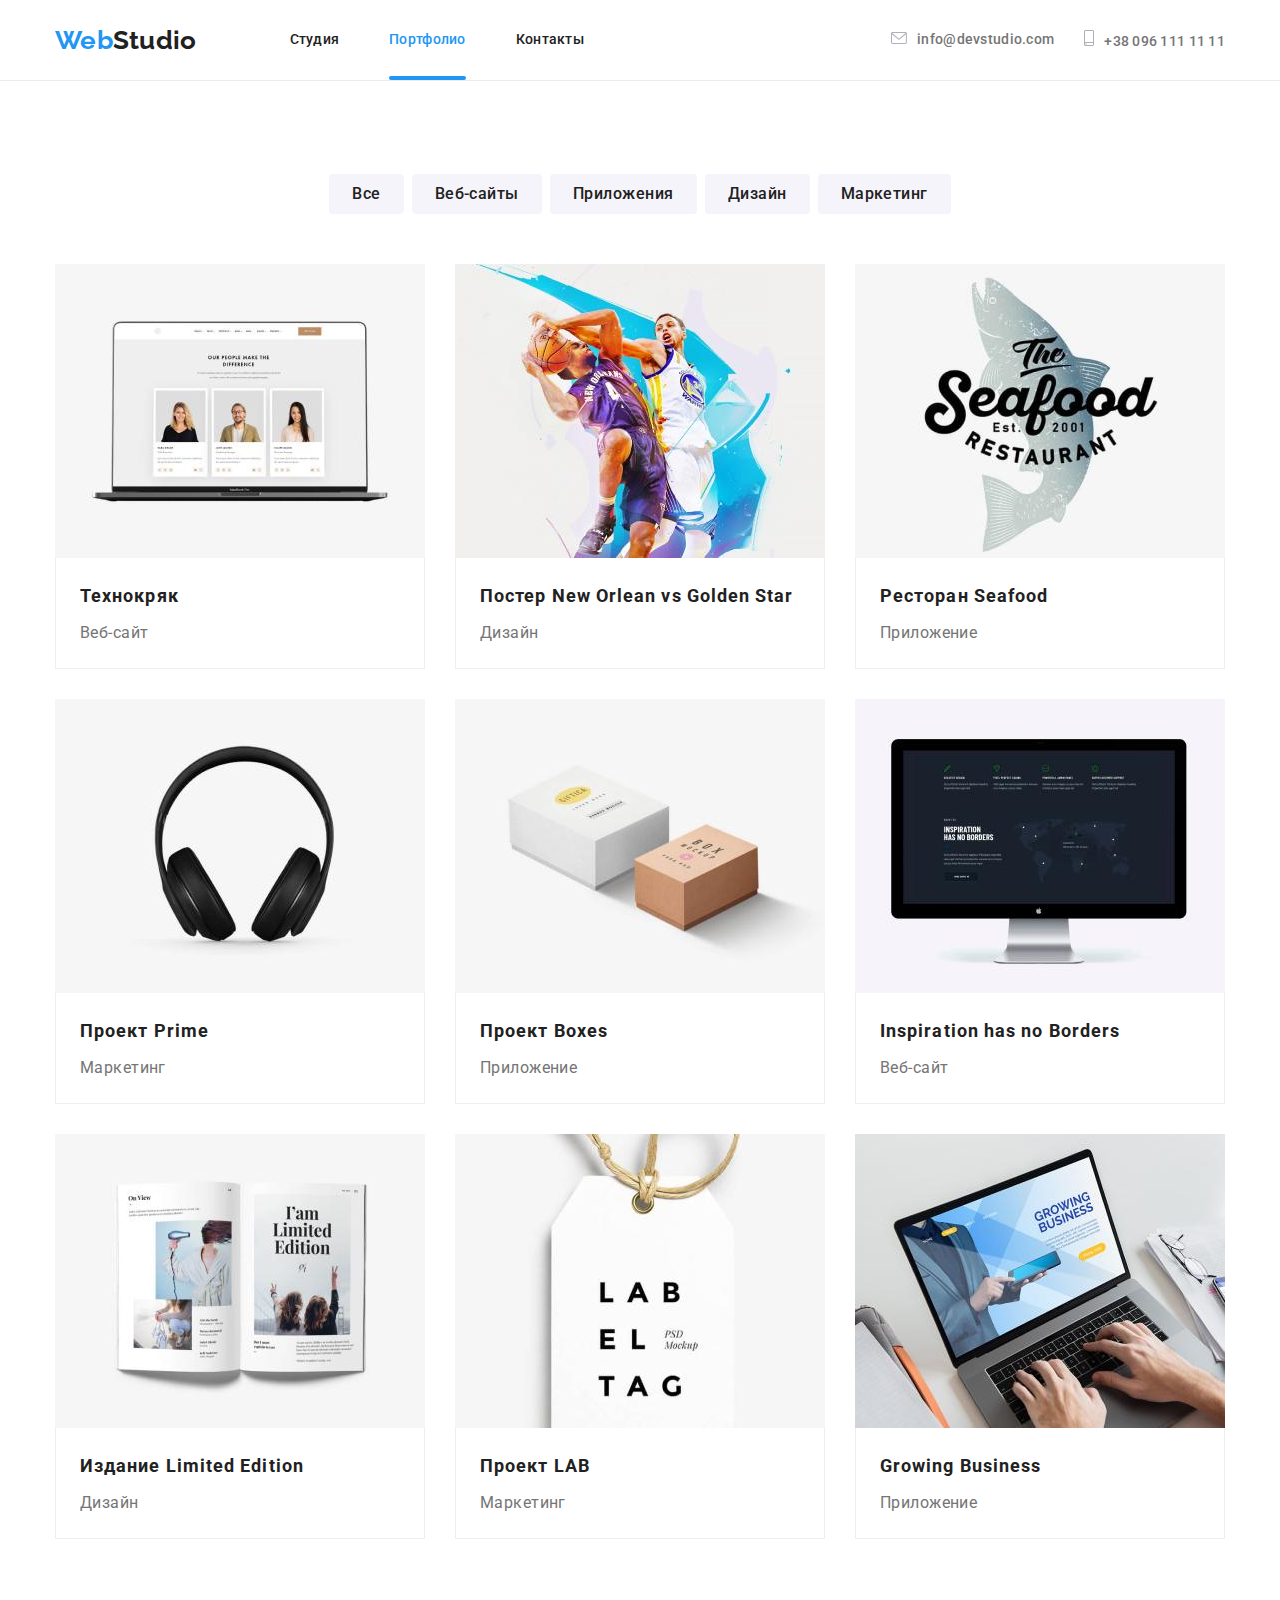
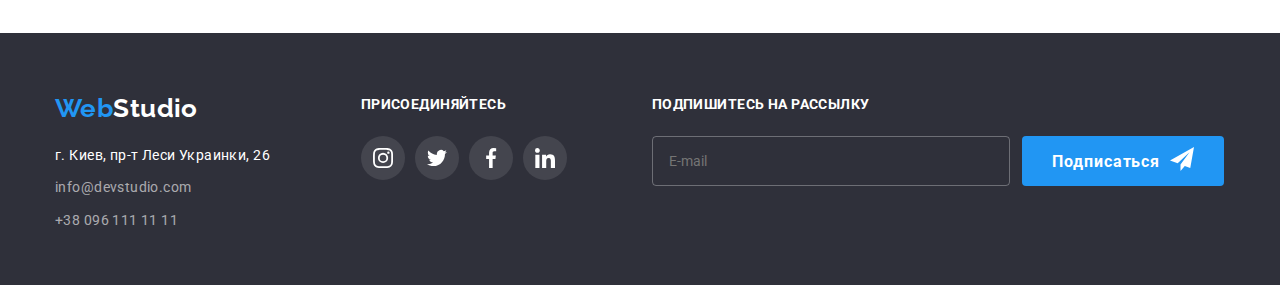
==== portfolio.html @ e712ce86 "Burger button" ====
<!DOCTYPE html>
<html lang="ru">
  <head>
    <meta charset="UTF-8" />
    <meta http-equiv="X-UA-Compatible" content="IE=edge" />
    <meta name="viewport" content="width=device-width, initial-scale=1.0" />
    <title>WebStudio (Version 2.1)</title>
    <link
      rel="stylesheet"
      href="https://cdnjs.cloudflare.com/ajax/libs/modern-normalize/1.0.0/modern-normalize.min.css"
    />
    <!-- Нормализатор стилей -->
    <link rel="stylesheet" type="text/css" href="./css/main.min.css" />
    <link rel="preconnect" href="https://fonts.googleapis.com" />
    <link rel="preconnect" href="https://fonts.gstatic.com" crossorigin />
    <link
      href="https://fonts.googleapis.com/css2?family=Raleway:wght@700&family=Roboto:wght@400;500;700;900&display=swap"
      rel="stylesheet"
    />
  </head>

  <body>
    <!-- P__HEADER -->

    <header class="header">
      <div class="container container--flex">
        <a class="logo" href="#">Web<span class="logo__header">Studio</span></a>

        <nav class="nav">
          <ul class="nav__item">
            <li><a class="nav__link" href="./index.html">Студия</a></li>
            <li><a class="nav__link nav__link--active" href="./portfolio.html">Портфолио</a></li>
            <li><a class="nav__link" href="#">Контакты</a></li>
          </ul>
        </nav>

        <ul class="contacts">
          <li>
            <a class="contacts__item" href="mailto:info@devstudio.com">
              <svg class="contact__svg contact__svg--envelope-icon">
                <use
                  href="./images/svg_directory/svg_sprite.svg#icon-envelope_vector"
                ></use></svg
              >info@devstudio.com</a
            >
          </li>
          <li>
            <a class="contacts__item" href="tel:+380961111111"
              ><svg class="contact__svg contact__svg--smartphone-icon">
                <use
                  href="./images/svg_directory/svg_sprite.svg#icon-smartphone_vector"
                ></use></svg
              >+38 096 111 11 11</a
            >
          </li>
        </ul>
      </div>
    </header>

    <main>
      <!-- PORTFOLIO -->

      <section class="section">
        <div class="container">
          <!-- filter -->

          <h1 class="visually-hidden">Портфолио</h1>
          <ul class="filter">
            <li>
              <button class="filter__button" type="button">Все</button>
            </li>
            <li>
              <button class="filter__button" type="button">Веб-сайты</button>
            </li>
            <li>
              <button class="filter__button" type="button">Приложения</button>
            </li>
            <li>
              <button class="filter__button" type="button">Дизайн</button>
            </li>
            <li>
              <button class="filter__button" type="button">Маркетинг</button>
            </li>
          </ul>
          <!-- /filter -->

          <ul class="portfolio__items">
            <!-- p__project1-->
            <li class="portfolio__project">
              <div class="portfolio__thumb">
                <img
                  class="portfolio__image"
                  src="./images/portfolio_directory/portfolio_image1.jpg"
                  alt="ноутбук"
                  width="370"
                  height="294"
                />

                <div class="portfolio__window">
                  <p>
                    Технокряк это современная площадка распространения
                    коронавируса. Компании используют эту платформу для
                    цифрового шпионажа и атак на защищённые сервера конкурентов.
                  </p>
                </div>
              </div>

              <div class="portfolio__item">
                <h2 class="portfolio__title">Технокряк</h2>
                <p class="portfolio__specialization">Веб-сайт</p>
              </div>
            </li>

            <!-- p__project2-->
            <li class="portfolio__project">
              <div class="portfolio__thumb">
                <img
                  class="portfolio__image"
                  src="./images/portfolio_directory/portfolio_image2.jpg"
                  alt="баскетбольный постер"
                  width="370"
                  height="294"
                />

                <div class="portfolio__window">
                  <p>
                    Технокряк это современная площадка распространения
                    коронавируса. Компании используют эту платформу для
                    цифрового шпионажа и атак на защищённые сервера конкурентов.
                  </p>
                </div>
              </div>

              <div class="portfolio__item">
                <h2 class="portfolio__title">
                  Постер New Orlean vs Golden Star
                </h2>
                <p class="portfolio__specialization">Дизайн</p>
              </div>
            </li>

            <!-- p__project3-->
            <li class="portfolio__project">
              <div class="portfolio__thumb">
                <img
                  class="portfolio__image"
                  src="./images/portfolio_directory/portfolio_image3.jpg"
                  alt="логотип ресторана"
                  width="370"
                  height="294"
                />

                <div class="portfolio__window">
                  <p>
                    Технокряк это современная площадка распространения
                    коронавируса. Компании используют эту платформу для
                    цифрового шпионажа и атак на защищённые сервера конкурентов.
                  </p>
                </div>
              </div>

              <div class="portfolio__item">
                <h2 class="portfolio__title">Ресторан Seafood</h2>
                <p class="portfolio__specialization">Приложение</p>
              </div>
            </li>

            <!-- p__project4-->
            <li class="portfolio__project">
              <div class="portfolio__thumb">
                <img
                  class="portfolio__image"
                  src="./images/portfolio_directory/portfolio_image4.jpg"
                  alt="наушники"
                  width="370"
                  height="294"
                />

                <div class="portfolio__window">
                  <p>
                    Технокряк это современная площадка распространения
                    коронавируса. Компании используют эту платформу для
                    цифрового шпионажа и атак на защищённые сервера конкурентов.
                  </p>
                </div>
              </div>

              <div class="portfolio__item">
                <h2 class="portfolio__title">Проект Prime</h2>
                <p class="portfolio__specialization">Маркетинг</p>
              </div>
            </li>

            <!-- p__project5-->
            <li class="portfolio__project">
              <div class="portfolio__thumb">
                <img
                  class="portfolio__image"
                  src="./images/portfolio_directory/portfolio_image5.jpg"
                  alt="коробоки товара"
                  width="370"
                  height="294"
                />

                <div class="portfolio__window">
                  <p>
                    Технокряк это современная площадка распространения
                    коронавируса. Компании используют эту платформу для
                    цифрового шпионажа и атак на защищённые сервера конкурентов.
                  </p>
                </div>
              </div>

              <div class="portfolio__item">
                <h2 class="portfolio__title">Проект Boxes</h2>
                <p class="portfolio__specialization">Приложение</p>
              </div>
            </li>

            <!-- p__project6-->
            <li class="portfolio__project">
              <div class="portfolio__thumb">
                <img
                  class="portfolio__image"
                  src="./images/portfolio_directory/portfolio_image6.jpg"
                  alt="монитор"
                  width="370"
                  height="294"
                />

                <div class="portfolio__window">
                  <p>
                    Технокряк это современная площадка распространения
                    коронавируса. Компании используют эту платформу для
                    цифрового шпионажа и атак на защищённые сервера конкурентов.
                  </p>
                </div>
              </div>

              <div class="portfolio__item">
                <h2 class="portfolio__title">Inspiration has no Borders</h2>
                <p class="portfolio__specialization">Веб-сайт</p>
              </div>
            </li>

            <!-- p__project7-->
            <li class="portfolio__project">
              <div class="portfolio__thumb">
                <img
                  class="portfolio__image"
                  src="./images/portfolio_directory/portfolio_image7.jpg"
                  alt="открытая книга"
                  width="370"
                  height="294"
                />

                <div class="portfolio__window">
                  <p>
                    Технокряк это современная площадка распространения
                    коронавируса. Компании используют эту платформу для
                    цифрового шпионажа и атак на защищённые сервера конкурентов.
                  </p>
                </div>
              </div>

              <div class="portfolio__item">
                <h2 class="portfolio__title">Издание Limited Edition</h2>
                <p class="portfolio__specialization">Дизайн</p>
              </div>
            </li>

            <!-- p__project8-->
            <li class="portfolio__project">
              <div class="portfolio__thumb">
                <img
                  class="portfolio__image"
                  src="./images/portfolio_directory/portfolio_image8.jpg"
                  alt="бирка"
                  width="370"
                  height="294"
                />

                <div class="portfolio__window">
                  <p>
                    Технокряк это современная площадка распространения
                    коронавируса. Компании используют эту платформу для
                    цифрового шпионажа и атак на защищённые сервера конкурентов.
                  </p>
                </div>
              </div>

              <div class="portfolio__item">
                <h2 class="portfolio__title">Проект LAB</h2>
                <p class="portfolio__specialization">Маркетинг</p>
              </div>
            </li>

            <!-- p__project9-->
            <li class="portfolio__project">
              <div class="portfolio__thumb">
                <img
                  class="portfolio__image"
                  src="./images/portfolio_directory/portfolio_image9.jpg"
                  alt="человек печатает на ноутбуке"
                  width="370"
                  height="294"
                />

                <div class="portfolio__window">
                  <p>
                    Технокряк это современная площадка распространения
                    коронавируса. Компании используют эту платформу для
                    цифрового шпионажа и атак на защищённые сервера конкурентов.
                  </p>
                </div>
              </div>

              <div class="portfolio__item">
                <h2 class="portfolio__title">Growing Business</h2>
                <p class="portfolio__specialization">Приложение</p>
              </div>
            </li>
          </ul>
        </div>
      </section>
    </main>

    <!-- P__FOOTER -->

    <footer class="footer">
      <div class="container container--centering">
        <!-- Feedback -->
        <div class="footer__feedback">
          <a class="logo" href="#"
            >Web<span class="logo__footer">Studio</span></a
          >

          <address class="address">г. Киев, пр-т Леси Украинки, 26</address>

          <ul class="footer__contacts">
            <li>
              <a class="footer__contact" href="mailto:info@devstudio.com"
                >info@devstudio.com</a
              >
            </li>
            <li>
              <a class="footer__contact" href="tel:+380961111111"
                >+38 096 111 11 11</a
              >
            </li>
          </ul>
        </div>
        <!-- /Feedback -->

        <!-- Footer__Network -->
        <div class="footer-network">
          <h3 class="features__title features__title--positioning">присоединяйтесь</h3>
          <ul class="network network--positioning">
            <li class="network__into">
              <a class="network__link" href="#">
                <svg class="network__svg network__svg--positioning">
                  <use
                    href="./images/svg_directory/svg_sprite.svg#icon-instagram"
                  ></use>
                </svg>
              </a>
            </li>
            <li class="network__into">
              <a class="network__link" href="#">
                <svg class="network__svg network__svg--positioning">
                  <use
                    href="./images/svg_directory/svg_sprite.svg#icon-twitter"
                  ></use>
                </svg>
              </a>
            </li>
            <li class="network__into">
              <a class="network__link" href="#">
                <svg class="network__svg network__svg--positioning">
                  <use
                    href="./images/svg_directory/svg_sprite.svg#icon-facebook"
                  ></use>
                </svg>
              </a>
            </li>
            <li class="network__into">
              <a class="network__link" href="#">
                <svg class="network__svg network__svg--positioning">
                  <use
                    href="./images/svg_directory/svg_sprite.svg#icon-linkedin"
                  ></use>
                </svg>
              </a>
            </li>
          </ul>
        </div>

        <div class="form__footer">
          <h3 class="features__title features__title--positioning ">Подпишитесь на рассылку</h3>
          <form class="form__footer-item"
            <label>
              <input
                class="form-mail__footer"
                name="email__footer"
                type="email"
                placeholder="E-mail"
              />
            </label>
            <button class="main__button main__button--flex" type="submit">
              Подписаться<svg class="form-footer__svg">
                <use
                  href="./images/svg_directory/svg_sprite.svg#icon-telegram_vector"
                ></use>
              </svg>
            </button>
          </form>
        </div>
      </div>
      <!-- /container-->
    </footer>
    
  </body>
</html>
---- css/main.min.css ----
:root{--title-color: #212121;--active-linc-color: #2196f3;--text-color: #757575;--header-white: #ffffff;--background-team: #f5f4fa;--background-footer-color: #2f303a;--contact-footer-color: rgba(255, 255, 255, 0.6);--portfolio-border-color: #eeeeee;--header-border-color: #ececec;--pictures-annotation-color: rgba(47, 48, 58, 0.8);--social-network-rest: #afb1b8;--social-network-footer: rgba(255, 255, 255, 0.1);--modal-alpha: rgba(0, 0, 0, 0.2);--modal-button-color: #000;--invisible: rgba(0, 0, 0, 0);--footer-form-email: rgba(255, 255, 255, 0.3);--modal-form-border: rgba(33, 33, 33, 0.2)}.visually-hidden{position:absolute;width:1px;height:1px;margin:-1px;border:0;padding:0;white-space:nowrap;clip-path:inset(100%);clip:rect(0 0 0 0);overflow:hidden}html{box-sizing:border-box}*,*::after,*::before{box-sizing:inherit}body{padding-top:80px;font-family:"Roboto", "Raleway", sans-serif;font-style:normal;color:var(--title-color, black);font-size:14px;font-weight:normal;line-height:1.14;letter-spacing:0.03em}@media screen and (max-width: 480px){body{padding-top:0}}ul{padding:0;margin:0}h1,h2,h3,h4,h5,h6,p{margin:0;padding:0}img{display:block}.address{font-style:normal;margin-bottom:9px}.container{padding:0px 15px;margin:0 auto;width:100%}@media screen and (min-width: 480px){.container{width:480px}}@media screen and (min-width: 768px){.container{width:768px}}@media screen and (min-width: 1200px){.container{width:1200px}}.container--flex{display:flex;align-items:center}.container--centering{display:flex}@media screen and (max-width: 480px){.container--centering{display:block}}.logo{text-decoration:none;font-family:"Raleway", sans-serif;font-size:26px;font-weight:bold;line-height:1.19;color:var(--active-linc-color, lightblue);margin-right:93px}@media screen and (max-width: 480px){.logo{margin-right:0}}.logo__header{color:var(--title-color, black)}.logo__footer{color:var(--header-white, white)}.backdrop{position:fixed;z-index:20;top:0;width:100%;height:100%;background-color:var(--modal-alpha)}.backdrop.is-hidden{opacity:0;pointer-events:none;visibility:hidden}.modal{position:absolute;top:50%;left:50%;transform:translate(-50%, -50%);width:528px;height:581px;text-align:center;background-color:var(--header-white, white)}.modal__button{display:flex;justify-content:center;align-items:center;width:30px;height:30px;padding:0;margin-left:auto;margin-top:8px;margin-right:8px;background-color:var(--header-white, white);border:1px solid rgba(0,0,0,0.1);border-radius:50%;cursor:pointer;transition-duration:250ms;transition-timing-function:cubic-bezier(0.4, 0, 0.2, 1)}.modal__svg{width:11px;height:11px;fill:var(--modal-button-color);transition-duration:250ms;transition-timing-function:cubic-bezier(0.4, 0, 0.2, 1)}.modal__button:hover .modal__svg,.modal__button:focus .modal__svg{fill:var(--active-linc-color)}.modal__title{margin-bottom:12px;font-size:20px;font-weight:bold;line-height:1.15}.section{padding:94px 0}.section--background{letter-spacing:0.06em;text-align:center;color:var(--header-white);background-image:linear-gradient(to right, rgba(47,48,58,0.4), rgba(47,48,58,0.4)),url("../images/hero_directory/hero.jpg");background-repeat:no-repeat;background-size:cover;background-position:center;background-color:var(--background-footer-color, gray);height:600px;padding:200px 0}@media screen and (max-width: 480px){.section--background{width:max-content}}.section--features{padding-bottom:0}@media screen and (max-width: 480px){.section--pictures{display:none}}.section--band{background-color:var(--background-team)}.title{font-size:36px;line-height:1.16;text-align:center;margin-bottom:50px}.header{position:fixed;z-index:10;top:0;width:100%;background-color:var(--header-white, white);border-bottom:1px solid var(--header-border-color);font-weight:500;letter-spacing:0.02em}@media screen and (max-width: 480px){.header{height:60px}}.nav__item{list-style:none;padding:0;margin:0;display:flex}.nav__item li:not(:last-child){margin-right:50px}@media screen and (max-width: 480px){.nav__item{display:none}}.nav__link{text-decoration:none;color:inherit;display:block;padding-top:32px}.contacts{display:flex;align-items:center;list-style:none;padding:0;margin-left:auto}.contacts li:not(:last-child){margin-right:30px}@media screen and (max-width: 480px){.contacts{display:none}}.contacts__item{text-decoration:none;color:var(--text-color, gray);padding-top:32px;padding-bottom:32px;transition-duration:250ms;transition-timing-function:cubic-bezier(0.4, 0, 0.2, 1)}.contact__svg{margin-right:10px;fill:var(--social-network-rest, gray);transition-duration:250ms;transition-timing-function:cubic-bezier(0.4, 0, 0.2, 1)}.contacts__item:hover .contact__svg,.contacts__item:focus .contact__svg{fill:var(--active-linc-color, lightblue)}.contact__svg--envelope-icon{width:16px;height:12px}.contact__svg--smartphone-icon{width:10px;height:16px}.nav__link,.contacts__item{transition-duration:250ms;transition-timing-function:cubic-bezier(0.4, 0, 0.2, 1)}.nav__link:hover,.nav__link:focus,.contacts__item:hover,.contacts__item:focus{color:var(--active-linc-color, lightblue)}.nav__link::after{display:block;content:"";margin-top:28px;width:inherit;height:4px;background-color:var(--active-linc-color);border-radius:2px;transition-duration:250ms;transition-timing-function:cubic-bezier(0.4, 0, 0.2, 1);opacity:0}.nav__link::after:hover::after{opacity:1}.nav__link--active{color:var(--active-linc-color, lightblue)}.nav__link--active::after{opacity:1}.burger-menu{display:inline-flex;margin:0;padding:0;border:none;background-color:transparent}.burger-menu__burger{width:24px;height:16px}.burger-menu__cross{width:19px;height:19px}.main__title{font-size:44px;font-weight:900;line-height:1.36;letter-spacing:0.06em;text-transform:uppercase;max-width:696px;margin:0 auto;margin-bottom:30px}@media screen and (max-width: 480px){.main__title{font-size:26px;letter-spacing:1.6}}.main__button{color:var(--header-white, white);background-color:var(--active-linc-color, lightblue);font-family:inherit;font-size:16px;font-weight:bold;line-height:1.87;letter-spacing:0.06em;cursor:pointer;min-width:200px;height:50px;border-radius:4px;padding:10px 32px;text-align:center;border:1px solid transparent;transition-duration:250ms;transition-timing-function:cubic-bezier(0.4, 0, 0.2, 1)}.main__button:hover,.main__button:focus{background-color:#188ce8}.features{list-style:none;text-align:left;display:flex;justify-content:center;padding:0}@media screen and (max-width: 480px){.features{display:block}}.features__item{width:270px}.features__item:not(:last-child){margin-right:30px}.features__item::before{display:block;content:"";height:120px;margin-bottom:30px;background-repeat:no-repeat;background-size:contain;background-position:center;background-color:var(--background-team, gray)}@media screen and (max-width: 480px){.features__item{width:450px;margin:0 15px 30px 15px}}.features__item.antenna__icon::before{background-image:url("../images/svg_directory/svg__features/antenna_vector.svg");background-size:70px}.features__item.clock__icon::before{background-image:url("../images/svg_directory/svg__features/clock_vector.svg");background-size:70px}.features__item.diagram__icon::before{background-image:url("../images/svg_directory/svg__features/diagram_vector.svg");background-size:70px}.features__item.astronaut__icon::before{background-image:url("../images/svg_directory/svg__features/astronaut_vector.svg");background-size:70px}.features__title{font-size:14px;text-transform:uppercase;margin-bottom:10px}@media screen and (max-width: 480px){.features__title{text-align:center}}.features__title--color-white{margin:0;color:var(--header-white, white)}.features__text{color:var(--text-color, gray);line-height:1.7;margin:0}.pictures{display:flex;justify-content:center;padding:0;list-style:none}.pictures__item{position:relative}.pictures__item:not(:last-child){margin-right:30px}.pictures__annotation{position:absolute;bottom:0;padding-top:27px;padding-bottom:27px;width:100%;text-align:center;background-color:var(--pictures-annotation-color)}.team{list-style:none;display:flex}@media screen and (max-width: 480px){.team{display:block}}.team__item{text-align:center;line-height:1.19;width:270px;background-color:var(--header-white, white);border-radius:0px 0px 4px 4px;box-shadow:0px 1px 3px rgba(0,0,0,0.12),0px 1px 1px rgba(0,0,0,0.14),0px 2px 1px rgba(0,0,0,0.2)}.team__item:not(:last-child){margin-right:30px}@media screen and (max-width: 480px){.team__item{width:450px;height:460px;margin:0 15px 30px 15px}}.team__photo,.portfolio__image{display:block}.team__info{padding-top:30px}.team__name{font-size:16px;font-weight:500;margin-bottom:10px}.team__prof{color:var(--text-color, gray)}.network{list-style:none;display:flex;padding:16px 32px 30px 32px}.network__into:not(:last-child){margin-right:10px}.network__link{display:flex;cursor:pointer;width:44px;height:44px;justify-content:center;align-items:center;border-radius:50%;transition-duration:250ms;transition-timing-function:cubic-bezier(0.4, 0, 0.2, 1)}.network__link:hover,.network__link:focus{background:var(--active-linc-color, teal)}.network__svg{width:20px;height:20px;fill:var(--social-network-rest, gray);transition-duration:250ms;transition-timing-function:cubic-bezier(0.4, 0, 0.2, 1)}.network__link:hover .network__svg,.network__link:focus .network__svg{fill:var(--header-white, white)}.client{list-style:none;display:flex}.client__item:not(:last-child){margin-right:30px}.client__brand{display:flex;justify-content:center;align-items:center;border:1px solid var(--social-network-rest, gray);border-radius:4px;width:170px;height:92px;transition-duration:250ms;transition-timing-function:cubic-bezier(0.4, 0, 0.2, 1)}.client__brand:hover,.client__brand:focus{border:1px solid var(--active-linc-color, teal)}.client__svg{width:106px;height:60px;fill:var(--social-network-rest, gray);transition-duration:250ms;transition-timing-function:cubic-bezier(0.4, 0, 0.2, 1)}.client__brand:hover .client__svg,.client__brand:focus .client__svg{fill:var(--active-linc-color, teal)}.filter{list-style:none;justify-content:center;display:flex;margin-bottom:50px}.filter li:not(:last-child){margin-right:8px}.filter__button{font-family:inherit;font-size:16px;font-weight:500;line-height:1.62;letter-spacing:0.03em;cursor:pointer;color:inherit;background-color:var(--background-team);border-radius:4px;padding:6px 22px;text-align:center;border:1px solid transparent;transition-duration:250ms;transition-timing-function:cubic-bezier(0.4, 0, 0.2, 1)}.filter__button:hover,.filter__button:focus{color:var(--header-white, white);background-color:var(--active-linc-color, lightblue);box-shadow:0px 3px 1px rgba(0,0,0,0.1),0px 1px 2px rgba(0,0,0,0.08),0px 2px 2px rgba(0,0,0,0.12)}.portfolio__items{list-style:none;display:flex;flex-wrap:wrap}@media screen and (max-width: 480px){.portfolio__items{display:block}}.portfolio__project{width:370px;transition-duration:250ms;transition-timing-function:cubic-bezier(0.4, 0, 0.2, 1)}.portfolio__project:hover{cursor:pointer;box-shadow:0px 1px 1px rgba(0,0,0,0.12),0px 4px 4px rgba(0,0,0,0.06),1px 4px 6px rgba(0,0,0,0.16)}.portfolio__project:not(:nth-child(3n+3)){margin-right:30px}.portfolio__project:not(:nth-child(1n+7)){margin-bottom:30px}@media screen and (max-width: 480px){.portfolio__project{width:450px;height:460px;margin:0 15px 30px 15px}}.portfolio__thumb{position:relative;overflow:hidden;width:370px;height:294px}.portfolio__window{position:absolute;bottom:0;width:100%;height:100%;font-size:18px;font-weight:normal;line-height:1.5;color:#ffffff;text-align:left;background-color:rgba(33,150,243,0.9);transform:translateY(100%);transition:transform 250ms cubic-bezier(0.4, 0, 0.2, 1)}.portfolio__window p{padding:63px 24px}.portfolio__project:hover .portfolio__window{transform:translateY(0)}.portfolio__item{padding:20px 24px;border-left:1px solid var(--portfolio-border-color, gray);border-right:1px solid var(--portfolio-border-color, gray);border-bottom:1px solid var(--portfolio-border-color, gray)}.portfolio__title{font-size:18px;line-height:2;letter-spacing:0.06em;margin-bottom:4px}.portfolio__specialization{font-size:16px;line-height:1.87;color:var(--text-color, gray)}.form-modal__item{padding-left:40px;padding-right:40px;margin-bottom:30px;text-align:left}.form-modal__list{margin-bottom:10px;list-style:none}.form-modal__list.list__textarea{margin-bottom:20px}.form-modal__list.list__checkbox .form-modal__label{font-size:14px;line-height:1.7;letter-spacing:0.03em}.form-modal__into{position:relative}.form-modal__label{display:block;margin-bottom:4px;font-size:12px;letter-spacing:0.01em;color:var(--text-color)}.form-modal__input{width:100%;height:40px;padding:12px 12px 12px 42px;border:1px solid var(--modal-form-border);border-radius:4px;outline:none;transition-duration:250ms;transition-timing-function:cubic-bezier(0.4, 0, 0.2, 1)}.form-modal__input:hover,.form-modal__input:focus{border:1px solid var(--active-linc-color)}.form-modal__input.comment{display:block;height:120px;padding:12px 16px;resize:none}.form-modal__svg{position:absolute;transition-duration:250ms;transition-timing-function:cubic-bezier(0.4, 0, 0.2, 1);top:50%;transform:translateY(-50%)}.form-modal__svg.man__svg{width:12px;height:12px;left:15px;fill:var(--modal-button-color, black)}.form-modal__svg.telephone__svg{width:13px;height:13px;left:14px}.form-modal__svg.envelope__svg{width:15px;height:12px;left:13.5px}.form-modal__input:hover+.form-modal__svg,.form-modal__input:focus+.form-modal__svg{fill:var(--active-linc-color)}.form-modal__link{text-decoration:underline;color:var(--active-linc-color)}.form-modal__label.label__checkbox{display:flex;justify-content:center;align-items:center}.form-modal__label.label__checkbox::before{content:"";display:block;width:16px;height:15px;margin-right:8px;border:1px solid var(--modal-button-color, black);border-radius:2px;cursor:pointer}.form-modal__checkbox:checked+.form-modal__label.label__checkbox::before{background-image:url(../images/svg_directory/box-check_svg.svg);background-position:center;background-repeat:no-repeat;background-size:contain;border:none}.footer{color:var(--header-white, white);background-color:var(--background-footer-color, black);height:252px;line-height:1.7;padding:60px 0}@media screen and (max-width: 480px){.footer{height:603px;width:480px;text-align:center;display:inline-block}}@media screen and (min-width: 481px) and (max-width: 768px){.footer{height:463px}}.footer__contacts{list-style:none;padding:0}.footer__contacts li:not(:last-child){margin-bottom:9px}.footer__contact{display:block;text-decoration:none;color:var(--contact-footer-color, white)}.footer .logo{display:block;margin-bottom:20px}.footer__contact{transition-duration:250ms;transition-timing-function:cubic-bezier(0.4, 0, 0.2, 1)}.footer__contact:hover,.footer__contact:focus{color:var(--active-linc-color, lightblue)}.footer__feedback{margin-right:70px}@media screen and (max-width: 480px){.footer__feedback{margin-right:0}}.footer-network{margin-right:85px}@media screen and (max-width: 480px){.footer-network{margin-right:0}}.features__title--positioning{margin-bottom:20px}.network--positioning{padding:0}@media screen and (max-width: 480px){.network--positioning{justify-content:center}}.network__link{background:var(--social-network-footer, gray);border-radius:50%}.network--positioning .network__link:hover,.network--positioning .network__link:focus{background:var(--active-linc-color, teal)}.network__svg--positioning{fill:var(--header-white)}.form__footer-item{display:flex}@media screen and (max-width: 480px){.form__footer-item{display:block}}.form-mail__footer{width:358px;height:50px;margin-right:12px;padding:15px 16px;color:var(--contact-footer-color);background-color:var(--invisible);border:1px solid var(--footer-form-email);border-radius:4px;outline:none}@media screen and (max-width: 480px){.form-mail__footer{width:450px;margin-bottom:20px}}.main__button--flex{display:flex;padding:10px 29px}@media screen and (max-width: 480px){.main__button--flex{display:inline-flex}}.form-footer__svg{width:24px;height:24px;margin-left:10px;justify-content:center;align-items:center;fill:var(--header-white, white)}
/*# sourceMappingURL=main.min.css.map */
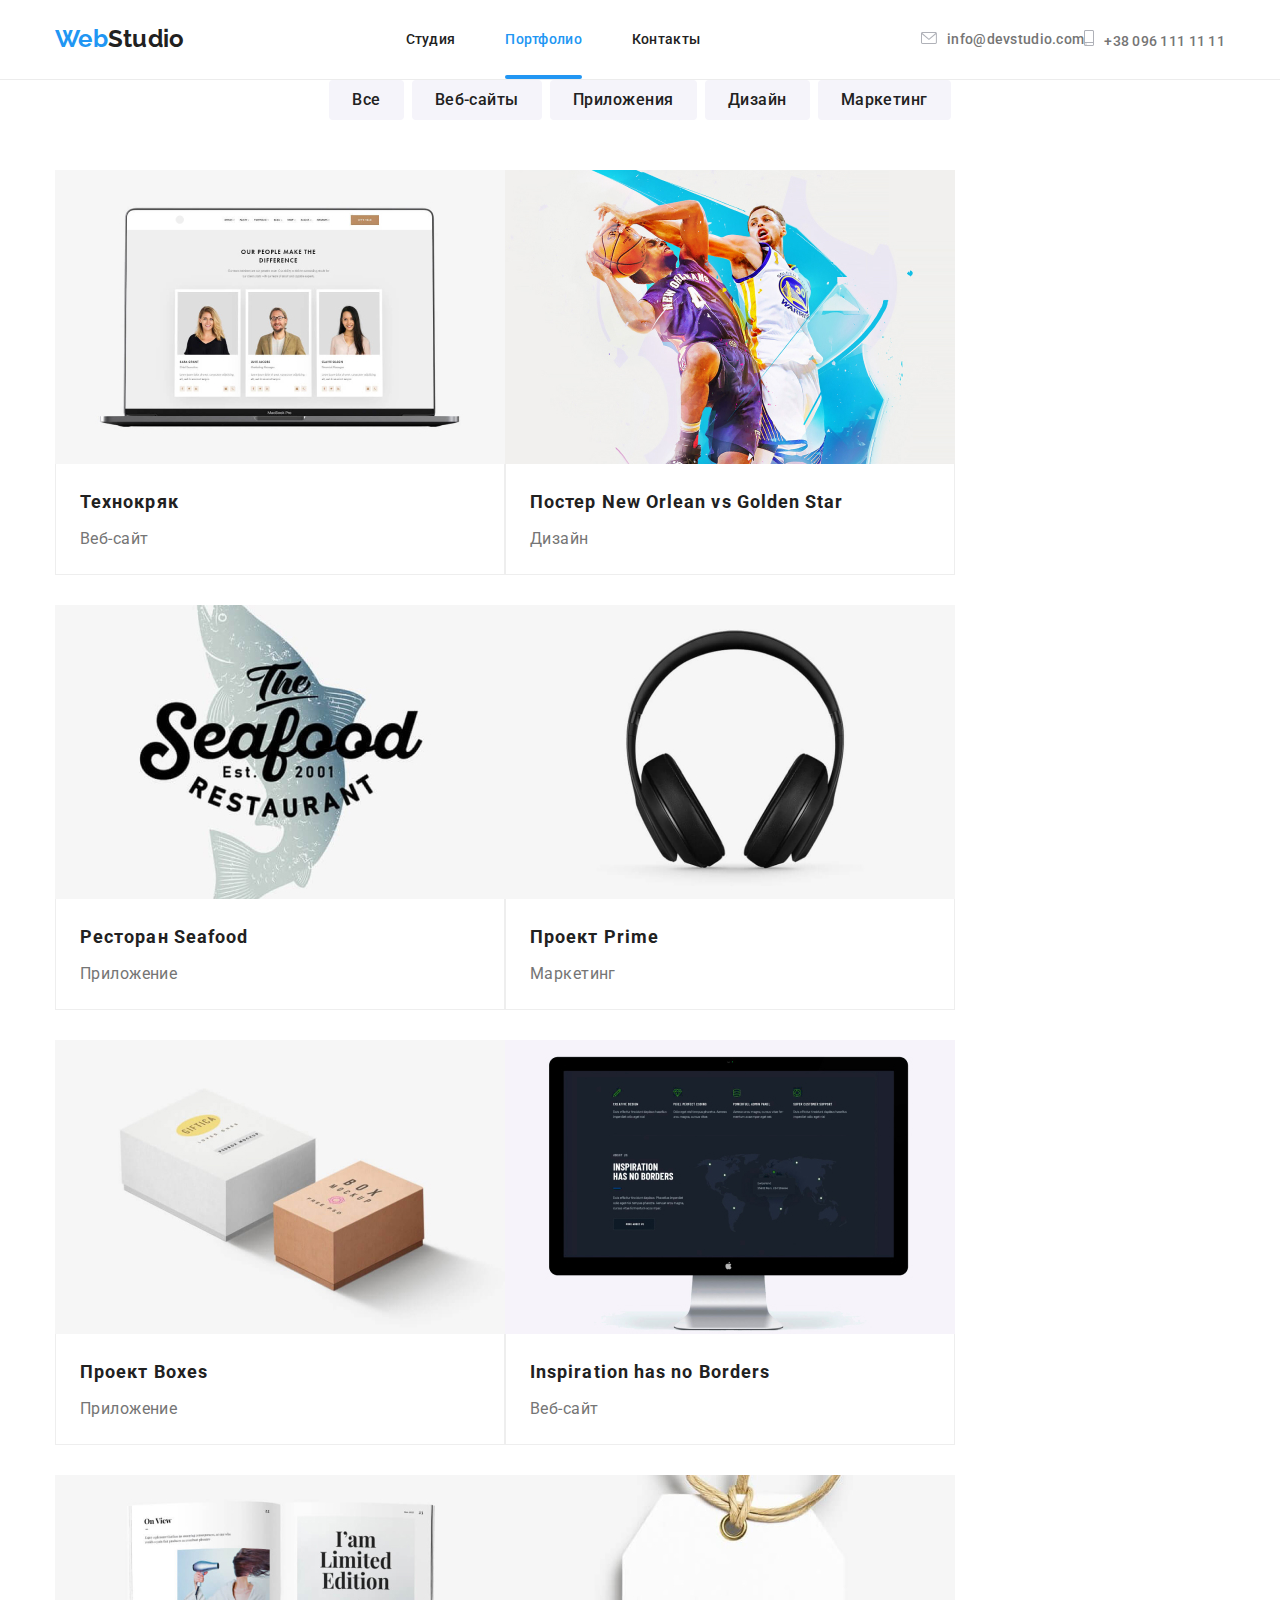
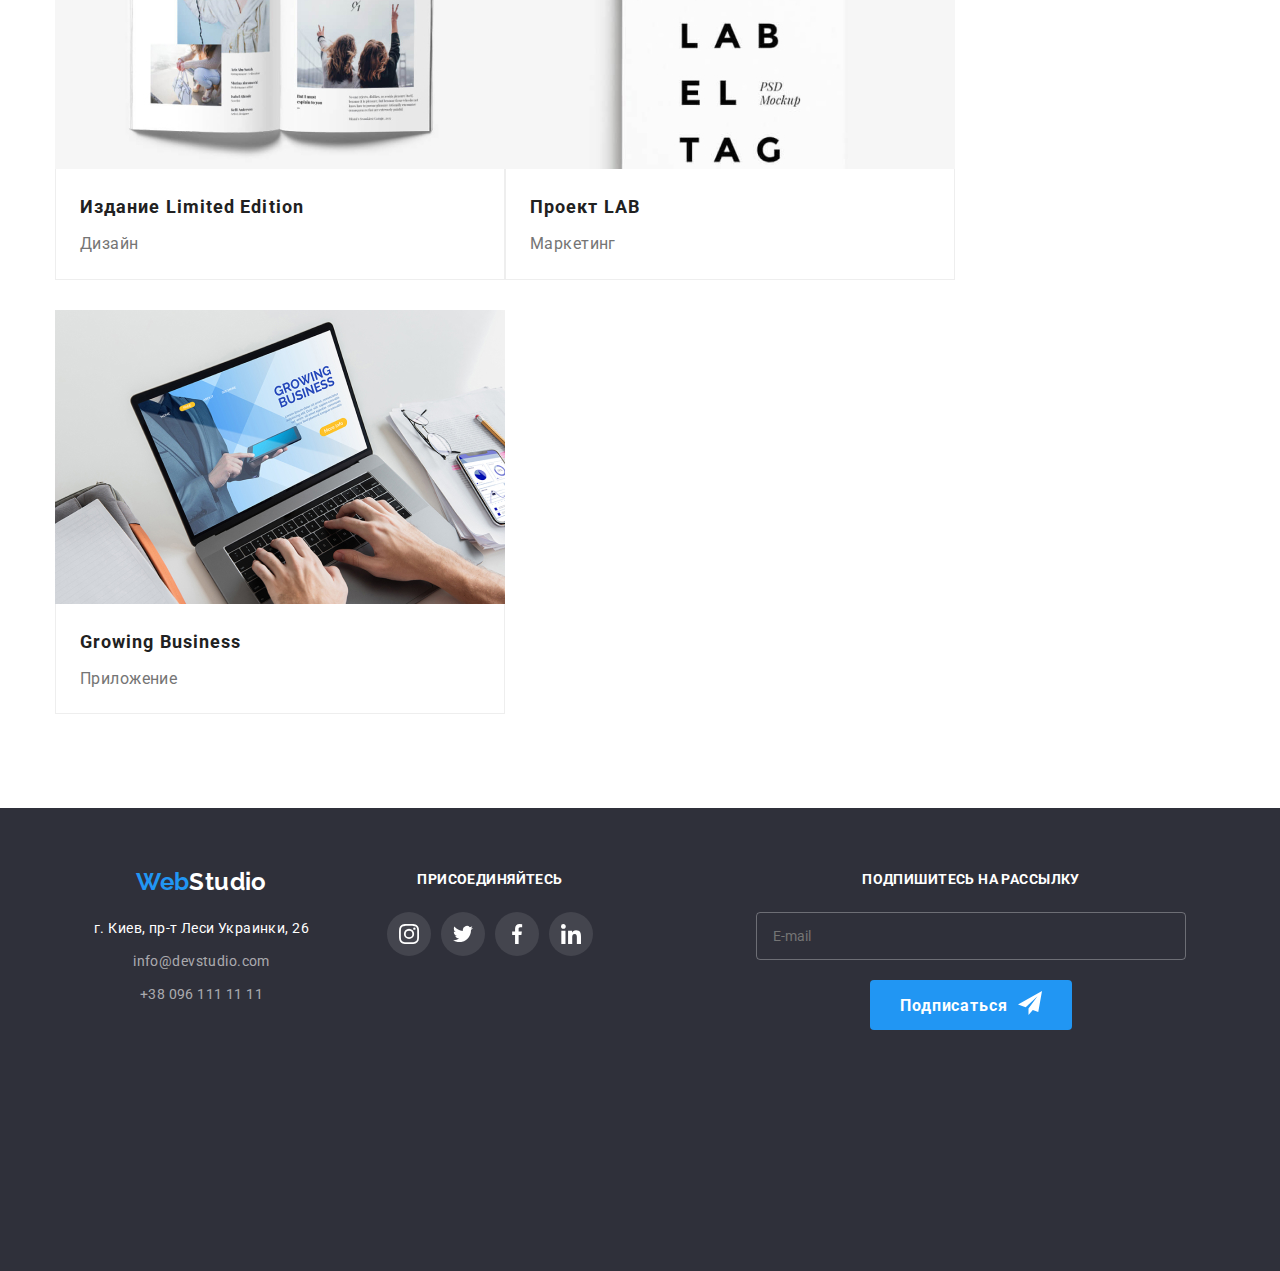
==== commit acb45eba: "Optimization portfolio" ====
--- a/portfolio.html
+++ b/portfolio.html
@@ -90,10 +90,17 @@
               <div class="portfolio__thumb">
                 <img
                   class="portfolio__image"
-                  src="./images/portfolio_directory/portfolio_image1.jpg"
+                  srcset="
+                  ./images/portfolio_directory/1/img.jpg x1,
+                  ./images/portfolio_directory/1/img@2x.jpg x2,
+                  ./images/portfolio_directory/1/img2.jpg x1,
+                  ./images/portfolio_directory/1/img2@2x.jpg x2,
+                  ./images/portfolio_directory/1/img3.jpg x1,
+                  ./images/portfolio_directory/1/img3@2x.jpg x2
+                  "
+                  src="./images/portfolio_directory/1/img.jpg"
                   alt="ноутбук"
-                  width="370"
-                  height="294"
+                  width="450"
                 />
 
                 <div class="portfolio__window">
@@ -116,10 +123,17 @@
               <div class="portfolio__thumb">
                 <img
                   class="portfolio__image"
-                  src="./images/portfolio_directory/portfolio_image2.jpg"
+                  srcset="
+                  ./images/portfolio_directory/2/img.jpg x1,
+                  ./images/portfolio_directory/2/img@2x.jpg x2,
+                  ./images/portfolio_directory/2/img2.jpg x1,
+                  ./images/portfolio_directory/2/img2@2x.jpg x2,
+                  ./images/portfolio_directory/2/img3.jpg x1,
+                  ./images/portfolio_directory/2/img3@2x.jpg x2
+                  "
+                  src="./images/portfolio_directory/2/img.jpg"
                   alt="баскетбольный постер"
-                  width="370"
-                  height="294"
+                  width="450"
                 />
 
                 <div class="portfolio__window">
@@ -144,10 +158,17 @@
               <div class="portfolio__thumb">
                 <img
                   class="portfolio__image"
-                  src="./images/portfolio_directory/portfolio_image3.jpg"
+                  srcset="
+                  ./images/portfolio_directory/3/img.jpg x1, 
+                  ./images/portfolio_directory/3/img@2x.jpg x2,
+                  ./images/portfolio_directory/3/img2.jpg x1,
+                  ./images/portfolio_directory/3/img2@2x.jpg x2,
+                  ./images/portfolio_directory/3/img3.jpg x1,
+                  ./images/portfolio_directory/3/img3@2x.jpg x2
+                  "
+                  src="./images/portfolio_directory/3/img.jpg"
                   alt="логотип ресторана"
-                  width="370"
-                  height="294"
+                  width="450"
                 />
 
                 <div class="portfolio__window">
@@ -170,10 +191,17 @@
               <div class="portfolio__thumb">
                 <img
                   class="portfolio__image"
-                  src="./images/portfolio_directory/portfolio_image4.jpg"
+                  srcset="
+                  ./images/portfolio_directory/4/img.jpg x1,
+                  ./images/portfolio_directory/4/img@2x.jpg x2,
+                  ./images/portfolio_directory/4/img2.jpg x1,
+                  ./images/portfolio_directory/4/img2@2x.jpg x2,
+                  ./images/portfolio_directory/4/img3.jpg x1,
+                  ./images/portfolio_directory/4/img3@2x.jpg x2
+                  "
+                  src="./images/portfolio_directory/4/img.jpg"
                   alt="наушники"
-                  width="370"
-                  height="294"
+                  width="450"
                 />
 
                 <div class="portfolio__window">
@@ -196,10 +224,17 @@
               <div class="portfolio__thumb">
                 <img
                   class="portfolio__image"
-                  src="./images/portfolio_directory/portfolio_image5.jpg"
+                  srcset="
+                  ./images/portfolio_directory/5/img.jpg x1,
+                  ./images/portfolio_directory/5/img@2x.jpg x2,
+                  ./images/portfolio_directory/5/img2.jpg x1,
+                  ./images/portfolio_directory/5/img2@2x.jpg x2,
+                  ./images/portfolio_directory/5/img3.jpg x1,
+                  ./images/portfolio_directory/5/img3@2x.jpg x2
+                  "
+                  src="./images/portfolio_directory/5/img.jpg"
                   alt="коробоки товара"
-                  width="370"
-                  height="294"
+                  width="450"
                 />
 
                 <div class="portfolio__window">
@@ -222,10 +257,17 @@
               <div class="portfolio__thumb">
                 <img
                   class="portfolio__image"
-                  src="./images/portfolio_directory/portfolio_image6.jpg"
+                  srcset="
+                  ./images/portfolio_directory/6/img.jpg x1,
+                  ./images/portfolio_directory/6/img@2x.jpg x2,
+                  ./images/portfolio_directory/6/img2.jpg x1,
+                  ./images/portfolio_directory/6/img2@2x.jpg x2,
+                  ./images/portfolio_directory/6/img3.jpg x1,
+                  ./images/portfolio_directory/6/img3@2x.jpg x2
+                  "
+                  src="./images/portfolio_directory/6/img.jpg"
                   alt="монитор"
-                  width="370"
-                  height="294"
+                  width="450"
                 />
 
                 <div class="portfolio__window">
@@ -248,10 +290,17 @@
               <div class="portfolio__thumb">
                 <img
                   class="portfolio__image"
-                  src="./images/portfolio_directory/portfolio_image7.jpg"
+                  srcset="
+                  ./images/portfolio_directory/7/img.jpg x1,
+                  ./images/portfolio_directory/7/img@2x.jpg x2,
+                  ./images/portfolio_directory/7/img2.jpg x1,
+                  ./images/portfolio_directory/7/img2@2x.jpg x2,
+                  ./images/portfolio_directory/7/img3.jpg x1,
+                  ./images/portfolio_directory/7/img3@2x.jpg x2
+                  "
+                  src="./images/portfolio_directory/7/img.jpg"
                   alt="открытая книга"
-                  width="370"
-                  height="294"
+                  width="450"
                 />
 
                 <div class="portfolio__window">
@@ -274,10 +323,17 @@
               <div class="portfolio__thumb">
                 <img
                   class="portfolio__image"
-                  src="./images/portfolio_directory/portfolio_image8.jpg"
+                  srcset="
+                  ./images/portfolio_directory/8/img.jpg x1,
+                  ./images/portfolio_directory/8/img@2x.jpg x2,
+                  ./images/portfolio_directory/8/img2.jpg x1,
+                  ./images/portfolio_directory/8/img2@2x.jpg x2,
+                  ./images/portfolio_directory/8/img3.jpg x1,
+                  ./images/portfolio_directory/8/img3@2x.jpg x2
+                  "
+                  src="./images/portfolio_directory/8/img.jpg"
                   alt="бирка"
-                  width="370"
-                  height="294"
+                  width="450"
                 />
 
                 <div class="portfolio__window">
@@ -300,10 +356,17 @@
               <div class="portfolio__thumb">
                 <img
                   class="portfolio__image"
-                  src="./images/portfolio_directory/portfolio_image9.jpg"
+                  srcset="
+                  ./images/portfolio_directory/9/img.jpg x1,
+                  ./images/portfolio_directory/9/img@2x.jpg x2,
+                  ./images/portfolio_directory/9/img2.jpg x1,
+                  ./images/portfolio_directory/9/img2@2x.jpg x2,
+                  ./images/portfolio_directory/9/img3.jpg x1,
+                  ./images/portfolio_directory/9/img3@2x.jpg x2
+                  "
+                  src="./images/portfolio_directory/9/img.jpg"
                   alt="человек печатает на ноутбуке"
-                  width="370"
-                  height="294"
+                  width="450"
                 />
 
                 <div class="portfolio__window">
--- a/css/main.min.css
+++ b/css/main.min.css
@@ -1,2 +1,2 @@
-:root{--title-color: #212121;--active-linc-color: #2196f3;--text-color: #757575;--header-white: #ffffff;--background-team: #f5f4fa;--background-footer-color: #2f303a;--contact-footer-color: rgba(255, 255, 255, 0.6);--portfolio-border-color: #eeeeee;--header-border-color: #ececec;--pictures-annotation-color: rgba(47, 48, 58, 0.8);--social-network-rest: #afb1b8;--social-network-footer: rgba(255, 255, 255, 0.1);--modal-alpha: rgba(0, 0, 0, 0.2);--modal-button-color: #000;--invisible: rgba(0, 0, 0, 0);--footer-form-email: rgba(255, 255, 255, 0.3);--modal-form-border: rgba(33, 33, 33, 0.2)}.visually-hidden{position:absolute;width:1px;height:1px;margin:-1px;border:0;padding:0;white-space:nowrap;clip-path:inset(100%);clip:rect(0 0 0 0);overflow:hidden}html{box-sizing:border-box}*,*::after,*::before{box-sizing:inherit}body{padding-top:80px;font-family:"Roboto", "Raleway", sans-serif;font-style:normal;color:var(--title-color, black);font-size:14px;font-weight:normal;line-height:1.14;letter-spacing:0.03em}@media screen and (max-width: 480px){body{padding-top:0}}ul{padding:0;margin:0}h1,h2,h3,h4,h5,h6,p{margin:0;padding:0}img{display:block}.address{font-style:normal;margin-bottom:9px}.container{padding:0px 15px;margin:0 auto;width:100%}@media screen and (min-width: 480px){.container{width:480px}}@media screen and (min-width: 768px){.container{width:768px}}@media screen and (min-width: 1200px){.container{width:1200px}}.container--flex{display:flex;align-items:center}.container--centering{display:flex}@media screen and (max-width: 480px){.container--centering{display:block}}.logo{text-decoration:none;font-family:"Raleway", sans-serif;font-size:26px;font-weight:bold;line-height:1.19;color:var(--active-linc-color, lightblue);margin-right:93px}@media screen and (max-width: 480px){.logo{margin-right:0}}.logo__header{color:var(--title-color, black)}.logo__footer{color:var(--header-white, white)}.backdrop{position:fixed;z-index:20;top:0;width:100%;height:100%;background-color:var(--modal-alpha)}.backdrop.is-hidden{opacity:0;pointer-events:none;visibility:hidden}.modal{position:absolute;top:50%;left:50%;transform:translate(-50%, -50%);width:528px;height:581px;text-align:center;background-color:var(--header-white, white)}.modal__button{display:flex;justify-content:center;align-items:center;width:30px;height:30px;padding:0;margin-left:auto;margin-top:8px;margin-right:8px;background-color:var(--header-white, white);border:1px solid rgba(0,0,0,0.1);border-radius:50%;cursor:pointer;transition-duration:250ms;transition-timing-function:cubic-bezier(0.4, 0, 0.2, 1)}.modal__svg{width:11px;height:11px;fill:var(--modal-button-color);transition-duration:250ms;transition-timing-function:cubic-bezier(0.4, 0, 0.2, 1)}.modal__button:hover .modal__svg,.modal__button:focus .modal__svg{fill:var(--active-linc-color)}.modal__title{margin-bottom:12px;font-size:20px;font-weight:bold;line-height:1.15}.section{padding:94px 0}.section--background{letter-spacing:0.06em;text-align:center;color:var(--header-white);background-image:linear-gradient(to right, rgba(47,48,58,0.4), rgba(47,48,58,0.4)),url("../images/hero_directory/hero.jpg");background-repeat:no-repeat;background-size:cover;background-position:center;background-color:var(--background-footer-color, gray);height:600px;padding:200px 0}@media screen and (max-width: 480px){.section--background{width:max-content}}.section--features{padding-bottom:0}@media screen and (max-width: 480px){.section--pictures{display:none}}.section--band{background-color:var(--background-team)}.title{font-size:36px;line-height:1.16;text-align:center;margin-bottom:50px}.header{position:fixed;z-index:10;top:0;width:100%;background-color:var(--header-white, white);border-bottom:1px solid var(--header-border-color);font-weight:500;letter-spacing:0.02em}@media screen and (max-width: 480px){.header{height:60px}}.nav__item{list-style:none;padding:0;margin:0;display:flex}.nav__item li:not(:last-child){margin-right:50px}@media screen and (max-width: 480px){.nav__item{display:none}}.nav__link{text-decoration:none;color:inherit;display:block;padding-top:32px}.contacts{display:flex;align-items:center;list-style:none;padding:0;margin-left:auto}.contacts li:not(:last-child){margin-right:30px}@media screen and (max-width: 480px){.contacts{display:none}}.contacts__item{text-decoration:none;color:var(--text-color, gray);padding-top:32px;padding-bottom:32px;transition-duration:250ms;transition-timing-function:cubic-bezier(0.4, 0, 0.2, 1)}.contact__svg{margin-right:10px;fill:var(--social-network-rest, gray);transition-duration:250ms;transition-timing-function:cubic-bezier(0.4, 0, 0.2, 1)}.contacts__item:hover .contact__svg,.contacts__item:focus .contact__svg{fill:var(--active-linc-color, lightblue)}.contact__svg--envelope-icon{width:16px;height:12px}.contact__svg--smartphone-icon{width:10px;height:16px}.nav__link,.contacts__item{transition-duration:250ms;transition-timing-function:cubic-bezier(0.4, 0, 0.2, 1)}.nav__link:hover,.nav__link:focus,.contacts__item:hover,.contacts__item:focus{color:var(--active-linc-color, lightblue)}.nav__link::after{display:block;content:"";margin-top:28px;width:inherit;height:4px;background-color:var(--active-linc-color);border-radius:2px;transition-duration:250ms;transition-timing-function:cubic-bezier(0.4, 0, 0.2, 1);opacity:0}.nav__link::after:hover::after{opacity:1}.nav__link--active{color:var(--active-linc-color, lightblue)}.nav__link--active::after{opacity:1}.burger-menu{display:inline-flex;margin:0;padding:0;border:none;background-color:transparent}.burger-menu__burger{width:24px;height:16px}.burger-menu__cross{width:19px;height:19px}.main__title{font-size:44px;font-weight:900;line-height:1.36;letter-spacing:0.06em;text-transform:uppercase;max-width:696px;margin:0 auto;margin-bottom:30px}@media screen and (max-width: 480px){.main__title{font-size:26px;letter-spacing:1.6}}.main__button{color:var(--header-white, white);background-color:var(--active-linc-color, lightblue);font-family:inherit;font-size:16px;font-weight:bold;line-height:1.87;letter-spacing:0.06em;cursor:pointer;min-width:200px;height:50px;border-radius:4px;padding:10px 32px;text-align:center;border:1px solid transparent;transition-duration:250ms;transition-timing-function:cubic-bezier(0.4, 0, 0.2, 1)}.main__button:hover,.main__button:focus{background-color:#188ce8}.features{list-style:none;text-align:left;display:flex;justify-content:center;padding:0}@media screen and (max-width: 480px){.features{display:block}}.features__item{width:270px}.features__item:not(:last-child){margin-right:30px}.features__item::before{display:block;content:"";height:120px;margin-bottom:30px;background-repeat:no-repeat;background-size:contain;background-position:center;background-color:var(--background-team, gray)}@media screen and (max-width: 480px){.features__item{width:450px;margin:0 15px 30px 15px}}.features__item.antenna__icon::before{background-image:url("../images/svg_directory/svg__features/antenna_vector.svg");background-size:70px}.features__item.clock__icon::before{background-image:url("../images/svg_directory/svg__features/clock_vector.svg");background-size:70px}.features__item.diagram__icon::before{background-image:url("../images/svg_directory/svg__features/diagram_vector.svg");background-size:70px}.features__item.astronaut__icon::before{background-image:url("../images/svg_directory/svg__features/astronaut_vector.svg");background-size:70px}.features__title{font-size:14px;text-transform:uppercase;margin-bottom:10px}@media screen and (max-width: 480px){.features__title{text-align:center}}.features__title--color-white{margin:0;color:var(--header-white, white)}.features__text{color:var(--text-color, gray);line-height:1.7;margin:0}.pictures{display:flex;justify-content:center;padding:0;list-style:none}.pictures__item{position:relative}.pictures__item:not(:last-child){margin-right:30px}.pictures__annotation{position:absolute;bottom:0;padding-top:27px;padding-bottom:27px;width:100%;text-align:center;background-color:var(--pictures-annotation-color)}.team{list-style:none;display:flex}@media screen and (max-width: 480px){.team{display:block}}.team__item{text-align:center;line-height:1.19;width:270px;background-color:var(--header-white, white);border-radius:0px 0px 4px 4px;box-shadow:0px 1px 3px rgba(0,0,0,0.12),0px 1px 1px rgba(0,0,0,0.14),0px 2px 1px rgba(0,0,0,0.2)}.team__item:not(:last-child){margin-right:30px}@media screen and (max-width: 480px){.team__item{width:450px;height:460px;margin:0 15px 30px 15px}}.team__photo,.portfolio__image{display:block}.team__info{padding-top:30px}.team__name{font-size:16px;font-weight:500;margin-bottom:10px}.team__prof{color:var(--text-color, gray)}.network{list-style:none;display:flex;padding:16px 32px 30px 32px}.network__into:not(:last-child){margin-right:10px}.network__link{display:flex;cursor:pointer;width:44px;height:44px;justify-content:center;align-items:center;border-radius:50%;transition-duration:250ms;transition-timing-function:cubic-bezier(0.4, 0, 0.2, 1)}.network__link:hover,.network__link:focus{background:var(--active-linc-color, teal)}.network__svg{width:20px;height:20px;fill:var(--social-network-rest, gray);transition-duration:250ms;transition-timing-function:cubic-bezier(0.4, 0, 0.2, 1)}.network__link:hover .network__svg,.network__link:focus .network__svg{fill:var(--header-white, white)}.client{list-style:none;display:flex}.client__item:not(:last-child){margin-right:30px}.client__brand{display:flex;justify-content:center;align-items:center;border:1px solid var(--social-network-rest, gray);border-radius:4px;width:170px;height:92px;transition-duration:250ms;transition-timing-function:cubic-bezier(0.4, 0, 0.2, 1)}.client__brand:hover,.client__brand:focus{border:1px solid var(--active-linc-color, teal)}.client__svg{width:106px;height:60px;fill:var(--social-network-rest, gray);transition-duration:250ms;transition-timing-function:cubic-bezier(0.4, 0, 0.2, 1)}.client__brand:hover .client__svg,.client__brand:focus .client__svg{fill:var(--active-linc-color, teal)}.filter{list-style:none;justify-content:center;display:flex;margin-bottom:50px}.filter li:not(:last-child){margin-right:8px}.filter__button{font-family:inherit;font-size:16px;font-weight:500;line-height:1.62;letter-spacing:0.03em;cursor:pointer;color:inherit;background-color:var(--background-team);border-radius:4px;padding:6px 22px;text-align:center;border:1px solid transparent;transition-duration:250ms;transition-timing-function:cubic-bezier(0.4, 0, 0.2, 1)}.filter__button:hover,.filter__button:focus{color:var(--header-white, white);background-color:var(--active-linc-color, lightblue);box-shadow:0px 3px 1px rgba(0,0,0,0.1),0px 1px 2px rgba(0,0,0,0.08),0px 2px 2px rgba(0,0,0,0.12)}.portfolio__items{list-style:none;display:flex;flex-wrap:wrap}@media screen and (max-width: 480px){.portfolio__items{display:block}}.portfolio__project{width:370px;transition-duration:250ms;transition-timing-function:cubic-bezier(0.4, 0, 0.2, 1)}.portfolio__project:hover{cursor:pointer;box-shadow:0px 1px 1px rgba(0,0,0,0.12),0px 4px 4px rgba(0,0,0,0.06),1px 4px 6px rgba(0,0,0,0.16)}.portfolio__project:not(:nth-child(3n+3)){margin-right:30px}.portfolio__project:not(:nth-child(1n+7)){margin-bottom:30px}@media screen and (max-width: 480px){.portfolio__project{width:450px;height:460px;margin:0 15px 30px 15px}}.portfolio__thumb{position:relative;overflow:hidden;width:370px;height:294px}.portfolio__window{position:absolute;bottom:0;width:100%;height:100%;font-size:18px;font-weight:normal;line-height:1.5;color:#ffffff;text-align:left;background-color:rgba(33,150,243,0.9);transform:translateY(100%);transition:transform 250ms cubic-bezier(0.4, 0, 0.2, 1)}.portfolio__window p{padding:63px 24px}.portfolio__project:hover .portfolio__window{transform:translateY(0)}.portfolio__item{padding:20px 24px;border-left:1px solid var(--portfolio-border-color, gray);border-right:1px solid var(--portfolio-border-color, gray);border-bottom:1px solid var(--portfolio-border-color, gray)}.portfolio__title{font-size:18px;line-height:2;letter-spacing:0.06em;margin-bottom:4px}.portfolio__specialization{font-size:16px;line-height:1.87;color:var(--text-color, gray)}.form-modal__item{padding-left:40px;padding-right:40px;margin-bottom:30px;text-align:left}.form-modal__list{margin-bottom:10px;list-style:none}.form-modal__list.list__textarea{margin-bottom:20px}.form-modal__list.list__checkbox .form-modal__label{font-size:14px;line-height:1.7;letter-spacing:0.03em}.form-modal__into{position:relative}.form-modal__label{display:block;margin-bottom:4px;font-size:12px;letter-spacing:0.01em;color:var(--text-color)}.form-modal__input{width:100%;height:40px;padding:12px 12px 12px 42px;border:1px solid var(--modal-form-border);border-radius:4px;outline:none;transition-duration:250ms;transition-timing-function:cubic-bezier(0.4, 0, 0.2, 1)}.form-modal__input:hover,.form-modal__input:focus{border:1px solid var(--active-linc-color)}.form-modal__input.comment{display:block;height:120px;padding:12px 16px;resize:none}.form-modal__svg{position:absolute;transition-duration:250ms;transition-timing-function:cubic-bezier(0.4, 0, 0.2, 1);top:50%;transform:translateY(-50%)}.form-modal__svg.man__svg{width:12px;height:12px;left:15px;fill:var(--modal-button-color, black)}.form-modal__svg.telephone__svg{width:13px;height:13px;left:14px}.form-modal__svg.envelope__svg{width:15px;height:12px;left:13.5px}.form-modal__input:hover+.form-modal__svg,.form-modal__input:focus+.form-modal__svg{fill:var(--active-linc-color)}.form-modal__link{text-decoration:underline;color:var(--active-linc-color)}.form-modal__label.label__checkbox{display:flex;justify-content:center;align-items:center}.form-modal__label.label__checkbox::before{content:"";display:block;width:16px;height:15px;margin-right:8px;border:1px solid var(--modal-button-color, black);border-radius:2px;cursor:pointer}.form-modal__checkbox:checked+.form-modal__label.label__checkbox::before{background-image:url(../images/svg_directory/box-check_svg.svg);background-position:center;background-repeat:no-repeat;background-size:contain;border:none}.footer{color:var(--header-white, white);background-color:var(--background-footer-color, black);height:252px;line-height:1.7;padding:60px 0}@media screen and (max-width: 480px){.footer{height:603px;width:480px;text-align:center;display:inline-block}}@media screen and (min-width: 481px) and (max-width: 768px){.footer{height:463px}}.footer__contacts{list-style:none;padding:0}.footer__contacts li:not(:last-child){margin-bottom:9px}.footer__contact{display:block;text-decoration:none;color:var(--contact-footer-color, white)}.footer .logo{display:block;margin-bottom:20px}.footer__contact{transition-duration:250ms;transition-timing-function:cubic-bezier(0.4, 0, 0.2, 1)}.footer__contact:hover,.footer__contact:focus{color:var(--active-linc-color, lightblue)}.footer__feedback{margin-right:70px}@media screen and (max-width: 480px){.footer__feedback{margin-right:0}}.footer-network{margin-right:85px}@media screen and (max-width: 480px){.footer-network{margin-right:0}}.features__title--positioning{margin-bottom:20px}.network--positioning{padding:0}@media screen and (max-width: 480px){.network--positioning{justify-content:center}}.network__link{background:var(--social-network-footer, gray);border-radius:50%}.network--positioning .network__link:hover,.network--positioning .network__link:focus{background:var(--active-linc-color, teal)}.network__svg--positioning{fill:var(--header-white)}.form__footer-item{display:flex}@media screen and (max-width: 480px){.form__footer-item{display:block}}.form-mail__footer{width:358px;height:50px;margin-right:12px;padding:15px 16px;color:var(--contact-footer-color);background-color:var(--invisible);border:1px solid var(--footer-form-email);border-radius:4px;outline:none}@media screen and (max-width: 480px){.form-mail__footer{width:450px;margin-bottom:20px}}.main__button--flex{display:flex;padding:10px 29px}@media screen and (max-width: 480px){.main__button--flex{display:inline-flex}}.form-footer__svg{width:24px;height:24px;margin-left:10px;justify-content:center;align-items:center;fill:var(--header-white, white)}
+:root{--title-color: #212121;--active-linc-color: #2196f3;--text-color: #757575;--header-white: #ffffff;--background-team: #f5f4fa;--background-footer-color: #2f303a;--contact-footer-color: rgba(255, 255, 255, 0.6);--portfolio-border-color: #eeeeee;--header-border-color: #ececec;--pictures-annotation-color: rgba(47, 48, 58, 0.8);--social-network-rest: #afb1b8;--social-network-footer: rgba(255, 255, 255, 0.1);--modal-alpha: rgba(0, 0, 0, 0.2);--modal-button-color: #000;--invisible: rgba(0, 0, 0, 0);--footer-form-email: rgba(255, 255, 255, 0.3);--modal-form-border: rgba(33, 33, 33, 0.2)}.visually-hidden{position:absolute;width:1px;height:1px;margin:-1px;border:0;padding:0;white-space:nowrap;clip-path:inset(100%);clip:rect(0 0 0 0);overflow:hidden}html{box-sizing:border-box}*,*::after,*::before{box-sizing:inherit}body{font-family:"Roboto", "Raleway", sans-serif;font-style:normal;color:var(--title-color, black);font-size:14px;font-weight:normal;line-height:1.14;letter-spacing:0.03em}ul{padding:0;margin:0}h1,h2,h3,h4,h5,h6,p{margin:0;padding:0}img{display:block}.address{font-style:normal;margin-bottom:9px}.container{padding:0px 15px;margin:0 auto;width:100%}@media screen and (min-width: 480px){.container{width:480px}}@media screen and (min-width: 768px){.container{width:768px}}@media screen and (min-width: 1200px){.container{width:1200px}}.container--flex{display:flex;align-items:center}.container--centering{padding-top:60px;padding-bottom:70px}@media screen and (min-width: 768px){.container--centering{display:flex;flex-wrap:wrap;justify-content:space-around}}.logo{text-decoration:none;font-family:"Raleway", sans-serif;font-size:24px;font-weight:bold;line-height:1.19;color:var(--active-linc-color, lightblue)}.logo__header{color:var(--title-color, black)}.logo__footer{color:var(--header-white, white)}.backdrop{position:fixed;z-index:20;overflow-y:scroll;top:0;width:100%;height:100%;background-color:var(--modal-alpha)}.backdrop.is-hidden{opacity:0;pointer-events:none;visibility:hidden}.burger-menu.is-hidden{display:none;pointer-events:none;visibility:hidden}.modal{position:absolute;top:50%;left:50%;transform:translate(-50%, -50%);width:528px;height:581px;text-align:center;background-color:var(--header-white, white)}.modal__button{display:flex;justify-content:center;align-items:center;width:30px;height:30px;padding:0;margin-left:auto;margin-top:8px;margin-right:8px;background-color:var(--header-white, white);border:1px solid rgba(0,0,0,0.1);border-radius:50%;cursor:pointer;transition-duration:250ms;transition-timing-function:cubic-bezier(0.4, 0, 0.2, 1)}.modal__svg{width:11px;height:11px;fill:var(--modal-button-color);transition-duration:250ms;transition-timing-function:cubic-bezier(0.4, 0, 0.2, 1)}.modal__button:hover .modal__svg,.modal__button:focus .modal__svg{fill:var(--active-linc-color)}.modal__title{margin-bottom:12px;font-size:20px;font-weight:bold;line-height:1.15}.section{margin-bottom:94px}@media screen and (max-width: 768px){.section{margin-bottom:60px}}.section--background{letter-spacing:0.06em;text-align:center;color:var(--header-white);padding:118px 0;max-width:480px;height:400px;background-image:linear-gradient(to right, rgba(47,48,58,0.4), rgba(47,48,58,0.4)),url("../../images/hero_directory/hero1.jpg");background-color:var(--background-footer-color, gray);background-size:cover;background-repeat:no-repeat;background-position:center}@media (min-device-pixel-ratio: 2), (-webkit-min-device-pixel-ratio: 2), (min-resolution: 192dpi), (min-resolution: 2dppx){.section--background{background-image:linear-gradient(to right, rgba(47,48,58,0.4), rgba(47,48,58,0.4)),url("../../images/hero_directory/hero1@2x.jpg")}}@media screen and (min-width: 481px){.section--background{background-image:linear-gradient(to right, rgba(47,48,58,0.4), rgba(47,48,58,0.4)),url("../../images/hero_directory/hero2.jpg");padding:118px 0;max-width:100%;height:100%}}@media screen and (min-width: 481px) and (min-device-pixel-ratio: 2), screen and (min-width: 481px) and (-webkit-min-device-pixel-ratio: 2), screen and (min-width: 481px) and (min-resolution: 192dpi), screen and (min-width: 481px) and (min-resolution: 2dppx){.section--background{background-image:linear-gradient(to right, rgba(47,48,58,0.4), rgba(47,48,58,0.4)),url("../../images/hero_directory/hero2@2x.jpg")}}@media screen and (min-width: 768px){.section--background{background-image:linear-gradient(to right, rgba(47,48,58,0.4), rgba(47,48,58,0.4)),url("../../images/hero_directory/hero3.jpg");padding:200px 0;max-height:100%;max-width:100%}}@media screen and (min-width: 768px) and (min-device-pixel-ratio: 2), screen and (min-width: 768px) and (-webkit-min-device-pixel-ratio: 2), screen and (min-width: 768px) and (min-resolution: 192dpi), screen and (min-width: 768px) and (min-resolution: 2dppx){.section--background{background-image:linear-gradient(to right, rgba(47,48,58,0.4), rgba(47,48,58,0.4)),url("../../images/hero_directory/hero3@2x.jpg")}}.section--features{padding-bottom:0}@media screen and (min-width: 480px){.section--pictures{display:none}}.section--band{background-color:var(--background-team)}.title{font-size:36px;line-height:1.16;text-align:center;margin-bottom:50px}.header{display:flex;z-index:10;top:0;width:100%;height:80px;background-color:var(--header-white, white);border-bottom:1px solid var(--header-border-color);font-weight:500;letter-spacing:0.02em}@media screen and (max-width: 768px){.header{height:60px}}.navigation{display:flex;width:100%;align-items:center}.nav{margin:0 auto 0 auto}@media screen and (max-width: 767px){.nav{display:none}}.nav__item{list-style:none;padding:0;margin:0;display:flex}.nav__item li:not(:last-child){margin-right:50px}.nav__link{text-decoration:none;color:inherit;display:block;padding-top:32px}.contacts{display:flex;align-items:center;list-style:none}@media screen and (max-width: 767px){.contacts{display:none}}.contacts__into{list-style:none}@media screen and (min-width: 1200px){.contacts__into{align-items:center;display:flex}}@media screen and (max-width: 1199px){.contacts__into li:not(:last-child){margin-bottom:10px}}@media screen and (min-width: 1200px){.contacts__into li:not(:last-child){margin-right:30px}}.contacts__item{text-decoration:none;color:var(--text-color, gray);transition-duration:250ms;transition-timing-function:cubic-bezier(0.4, 0, 0.2, 1)}.contact__svg{margin-right:10px;fill:var(--social-network-rest, gray);transition-duration:250ms;transition-timing-function:cubic-bezier(0.4, 0, 0.2, 1)}.contacts__item:hover .contact__svg,.contacts__item:focus .contact__svg{fill:var(--active-linc-color, lightblue)}.contact__svg--envelope-icon{width:16px;height:12px}.contact__svg--smartphone-icon{width:10px;height:16px}.nav__link,.contacts__item{transition-duration:250ms;transition-timing-function:cubic-bezier(0.4, 0, 0.2, 1)}.nav__link:hover,.nav__link:focus,.contacts__item:hover,.contacts__item:focus{color:var(--active-linc-color, lightblue)}@media screen and (min-width: 768px){.nav__link::after{display:block;content:"";margin-top:28px;width:inherit;height:4px;background-color:var(--active-linc-color);border-radius:2px;transition-duration:250ms;transition-timing-function:cubic-bezier(0.4, 0, 0.2, 1);opacity:0}}.nav__link::after:hover::after{opacity:1}.nav__link--active{color:var(--active-linc-color, lightblue)}@media screen and (min-width: 768px){.nav__link--active::after{opacity:1}}.burger-button{margin:0 8px 0 auto;padding:0;border:none;background-color:transparent;cursor:pointer}@media screen and (min-width: 768px){.burger-button{display:none}}.burger-button .burger-button__item{width:24px;height:16px}.burger-menu{padding:48px 40px;background-color:lightblue}@media screen and (max-width: 767px){.burger-menu{position:fixed;width:100%;left:0;top:0}.burger-menu.is-open{display:block}}@media screen and (min-width: 768px){.burger-menu{display:flex}}.burger-menu__button{position:absolute;top:21px;right:25px;border:none;background-color:transparent;cursor:pointer}.burger-menu__icon{width:19px;height:19px}.burger-menu__into{display:flex;flex-direction:column;justify-content:space-between}.burger-network{display:flex;list-style:none}@media screen and (min-width: 768px){.burger-network{display:none}}.burger-network__item{font-size:18px;line-height:1.22;color:var(--active-linc-color, lightblue)}.burger-network__item:not(:last-child){margin-right:10px;padding-right:10px;border-right:1px solid var(--modal-form-border)}.burger-nav__item{list-style:none}.burger-nav__item li:not(:last-child){margin-right:50px}@media screen and (max-width: 767px){.burger-nav__item li:not(:last-child){margin-bottom:32px}}.burger-nav__link{text-decoration:none;color:inherit}@media screen and (max-width: 767px){.burger-nav__link{font-size:40px;line-height:1.18}}.burger-nav__link,.burger-contacts__item{transition-duration:250ms;transition-timing-function:cubic-bezier(0.4, 0, 0.2, 1)}.burger-nav__link:hover,.burger-nav__link:focus,.burger-contacts__item:hover,.burger-contacts__item:focus{color:var(--active-linc-color, lightblue)}.burger-nav__link--active{color:var(--active-linc-color, lightblue)}.burger-contacts__into{margin-bottom:64px;align-items:center;list-style:none;padding:0;margin-left:auto}.burger-contacts__into li:not(:last-child){margin-bottom:32px}.burger-contacts__item{text-decoration:none;color:var(--text-color, gray);font-size:24px;line-height:1.17;transition-duration:250ms;transition-timing-function:cubic-bezier(0.4, 0, 0.2, 1)}.main__title{font-size:44px;font-weight:900;line-height:1.36;letter-spacing:0.06em;text-transform:uppercase;max-width:696px;margin:0 auto;margin-bottom:30px}@media screen and (max-width: 480px){.main__title{font-size:26px;letter-spacing:1.6}}.main__button{color:var(--header-white, white);background-color:var(--active-linc-color, lightblue);font-family:inherit;font-size:16px;font-weight:bold;line-height:1.87;letter-spacing:0.06em;cursor:pointer;min-width:200px;height:50px;border-radius:4px;padding:10px 32px;text-align:center;border:1px solid transparent;transition-duration:250ms;transition-timing-function:cubic-bezier(0.4, 0, 0.2, 1)}.main__button:hover,.main__button:focus{background-color:#188ce8}.features{list-style:none;text-align:left;padding:0}@media screen and (min-width: 480px){.features{display:block}}@media screen and (min-width: 768px) and (max-width: 1199px){.features{display:flex;flex-wrap:wrap}}@media screen and (min-width: 1200px){.features{display:flex}}.features__item::before{display:block;content:"";height:120px;margin-bottom:30px;background-repeat:no-repeat;background-size:contain;background-position:center;background-color:var(--background-team, gray)}@media screen and (max-width: 767px){.features__item{max-width:450px;margin-bottom:30px}}@media screen and (min-width: 768px){.features__item{width:calc((100% - 30px) / 2);margin-bottom:60px}}@media screen and (min-width: 768px) and (max-width: 1199px){.features__item:not(:nth-child(2n+2)){margin-right:30px}}@media screen and (min-width: 1200px){.features__item:not(:last-child){margin-right:30px}}.features__item.antenna__icon::before{background-image:url("../images/svg_directory/svg__features/antenna_vector.svg");background-size:70px}.features__item.clock__icon::before{background-image:url("../images/svg_directory/svg__features/clock_vector.svg");background-size:70px}.features__item.diagram__icon::before{background-image:url("../images/svg_directory/svg__features/diagram_vector.svg");background-size:70px}.features__item.astronaut__icon::before{background-image:url("../images/svg_directory/svg__features/astronaut_vector.svg");background-size:70px}.features__title{font-size:14px;text-align:center;text-transform:uppercase;margin-bottom:10px}@media screen and (min-width: 768px){.features__title{text-align:left}}.features__title--color-white{margin:0;color:var(--header-white, white)}.features__text{color:var(--text-color, gray);line-height:1.7;margin:0}.pictures{display:flex;justify-content:center;padding:0;list-style:none}.pictures__item{position:relative}.pictures__item:not(:last-child){margin-right:30px}.pictures__annotation{position:absolute;bottom:0;padding-top:27px;padding-bottom:27px;width:100%;text-align:center;background-color:var(--pictures-annotation-color)}.team{list-style:none;display:flex}@media screen and (max-width: 480px){.team{display:block}}.team__item{text-align:center;line-height:1.19;width:270px;background-color:var(--header-white, white);border-radius:0px 0px 4px 4px;box-shadow:0px 1px 3px rgba(0,0,0,0.12),0px 1px 1px rgba(0,0,0,0.14),0px 2px 1px rgba(0,0,0,0.2)}.team__item:not(:last-child){margin-right:30px}@media screen and (max-width: 480px){.team__item{width:450px;height:460px;margin:0 15px 30px 15px}}.team__photo,.portfolio__image{display:block}.team__info{padding-top:30px}.team__name{font-size:16px;font-weight:500;margin-bottom:10px}.team__prof{color:var(--text-color, gray)}.network{list-style:none;display:flex;padding:16px 32px 30px 32px}.network__into:not(:last-child){margin-right:10px}.network__link{display:flex;cursor:pointer;width:44px;height:44px;justify-content:center;align-items:center;border-radius:50%;transition-duration:250ms;transition-timing-function:cubic-bezier(0.4, 0, 0.2, 1)}.network__link:hover,.network__link:focus{background:var(--active-linc-color, teal)}.network__svg{width:20px;height:20px;fill:var(--social-network-rest, gray);transition-duration:250ms;transition-timing-function:cubic-bezier(0.4, 0, 0.2, 1)}.network__link:hover .network__svg,.network__link:focus .network__svg{fill:var(--header-white, white)}.client{list-style:none;display:flex}@media screen and (max-width: 1199px){.client{flex-wrap:wrap}}.client__item{width:calc((100% - 30px) / 2)}@media screen and (min-width: 768px) and (max-width: 1199px){.client__item{width:calc((100% - 60px) / 3);margin-right:30px}}@media screen and (max-width: 1199px){.client__item:not(:nth-child(2n+2)){margin-right:30px}}@media screen and (max-width: 767px){.client__item:nth-child(-n+4){margin-bottom:30px}}@media screen and (min-width: 768px) and (max-width: 1199px){.client__item:nth-child(-n+3){margin-bottom:30px}}@media screen and (min-width: 768px){.client__item:nth-child(3n+3){margin-right:0px}}.client__item:not(:last-child){margin-right:30px}.client__brand{display:flex;justify-content:center;align-items:center;border:1px solid var(--social-network-rest, gray);border-radius:4px;height:92px;transition-duration:250ms;transition-timing-function:cubic-bezier(0.4, 0, 0.2, 1)}.client__brand:hover,.client__brand:focus{border:1px solid var(--active-linc-color, teal)}.client__svg{width:106px;height:60px;fill:var(--social-network-rest, gray);transition-duration:250ms;transition-timing-function:cubic-bezier(0.4, 0, 0.2, 1)}.client__brand:hover .client__svg,.client__brand:focus .client__svg{fill:var(--active-linc-color, teal)}.filter{list-style:none;justify-content:left;display:flex;flex-wrap:wrap;margin-bottom:50px}@media screen and (min-width: 768px){.filter{justify-content:center}}.filter li:not(:last-child){margin-right:8px}@media screen and (max-width: 767px){.filter li:not(:nth-last-child(-n+2)){margin-bottom:15px}}.filter__button{font-family:inherit;font-size:16px;font-weight:500;line-height:1.62;letter-spacing:0.03em;cursor:pointer;color:inherit;background-color:var(--background-team);border-radius:4px;padding:6px 22px;text-align:center;border:1px solid transparent;white-space:nowrap;transition-duration:250ms;transition-timing-function:cubic-bezier(0.4, 0, 0.2, 1)}.filter__button:hover,.filter__button:focus{color:var(--header-white, white);background-color:var(--active-linc-color, lightblue);box-shadow:0px 3px 1px rgba(0,0,0,0.1),0px 1px 2px rgba(0,0,0,0.08),0px 2px 2px rgba(0,0,0,0.12)}.portfolio__items{list-style:none;display:block}@media screen and (min-width: 480px){.portfolio__items{display:flex;flex-wrap:wrap}}.portfolio__project{max-width:450px;transition-duration:250ms;transition-timing-function:cubic-bezier(0.4, 0, 0.2, 1)}.portfolio__project:hover{cursor:pointer;box-shadow:0px 1px 1px rgba(0,0,0,0.12),0px 4px 4px rgba(0,0,0,0.06),1px 4px 6px rgba(0,0,0,0.16)}.portfolio__project:not(:last-child){margin-bottom:30px}.portfolio__thumb{position:relative;overflow:hidden;max-width:450px}.portfolio__window{position:absolute;bottom:0;width:100%;height:100%;font-size:18px;font-weight:normal;line-height:1.5;color:#ffffff;text-align:left;background-color:rgba(33,150,243,0.9);transform:translateY(100%);transition:transform 250ms cubic-bezier(0.4, 0, 0.2, 1)}.portfolio__window p{padding:63px 24px}.portfolio__project:hover .portfolio__window{transform:translateY(0)}.portfolio__item{padding:20px 24px;border-left:1px solid var(--portfolio-border-color, gray);border-right:1px solid var(--portfolio-border-color, gray);border-bottom:1px solid var(--portfolio-border-color, gray)}.portfolio__title{font-size:18px;line-height:2;letter-spacing:0.06em;margin-bottom:4px}.portfolio__specialization{font-size:16px;line-height:1.87;color:var(--text-color, gray)}.form-modal__item{padding-left:40px;padding-right:40px;margin-bottom:30px;text-align:left}.form-modal__list{margin-bottom:10px;list-style:none}.form-modal__list.list__textarea{margin-bottom:20px}.form-modal__list.list__checkbox .form-modal__label{font-size:14px;line-height:1.7;letter-spacing:0.03em}.form-modal__into{position:relative}.form-modal__label{display:block;margin-bottom:4px;font-size:12px;letter-spacing:0.01em;color:var(--text-color)}.form-modal__input{width:100%;height:40px;padding:12px 12px 12px 42px;border:1px solid var(--modal-form-border);border-radius:4px;outline:none;transition-duration:250ms;transition-timing-function:cubic-bezier(0.4, 0, 0.2, 1)}.form-modal__input:hover,.form-modal__input:focus{border:1px solid var(--active-linc-color)}.form-modal__input.comment{display:block;height:120px;padding:12px 16px;resize:none}.form-modal__svg{position:absolute;transition-duration:250ms;transition-timing-function:cubic-bezier(0.4, 0, 0.2, 1);top:50%;transform:translateY(-50%)}.form-modal__svg.man__svg{width:12px;height:12px;left:15px;fill:var(--modal-button-color, black)}.form-modal__svg.telephone__svg{width:13px;height:13px;left:14px}.form-modal__svg.envelope__svg{width:15px;height:12px;left:13.5px}.form-modal__input:hover+.form-modal__svg,.form-modal__input:focus+.form-modal__svg{fill:var(--active-linc-color)}.form-modal__link{text-decoration:underline;color:var(--active-linc-color)}.form-modal__label.label__checkbox{display:flex;justify-content:center;align-items:center}.form-modal__label.label__checkbox::before{content:"";display:block;width:16px;height:15px;margin-right:8px;border:1px solid var(--modal-button-color, black);border-radius:2px;cursor:pointer}.form-modal__checkbox:checked+.form-modal__label.label__checkbox::before{background-image:url(../images/svg_directory/box-check_svg.svg);background-position:center;background-repeat:no-repeat;background-size:contain;border:none}.footer{color:var(--header-white, white);background-color:var(--background-footer-color, black);line-height:1.7;text-align:center}@media screen and (min-width: 480px){.footer{text-align:center}}@media screen and (min-width: 767px){.footer{height:463px}}.footer__contacts{list-style:none;padding:0}.footer__contacts li:not(:last-child){margin-bottom:9px}.footer__contact{display:block;text-decoration:none;color:var(--contact-footer-color, white)}.footer .logo{display:block;margin-bottom:20px}.footer__contact{transition-duration:250ms;transition-timing-function:cubic-bezier(0.4, 0, 0.2, 1)}.footer__contact:hover,.footer__contact:focus{color:var(--active-linc-color, lightblue)}.footer__feedback{margin-bottom:60px}@media screen and (min-width: 768px){.footer-network{margin-right:85px}}.features__title--positioning{text-align:center;margin-bottom:20px}.network--positioning{padding:0;justify-content:center;margin-bottom:60px}.network__link{background:var(--social-network-footer, gray);border-radius:50%}.network--positioning .network__link:hover,.network--positioning .network__link:focus{background:var(--active-linc-color, teal)}.network__svg--positioning{fill:var(--header-white)}@media screen and (min-width: 768px){.form__footer-item{width:100%}}.form-mail__footer{width:100%;margin-right:12px;padding:15px 16px;color:var(--contact-footer-color);background-color:var(--invisible);border:1px solid var(--footer-form-email);border-radius:4px;outline:none;max-width:450px;margin-bottom:20px}@media screen and (min-width: 480px){.form-mail__footer{max-width:450px;margin-bottom:20px}}.main__button--flex{display:inline-flex;padding:10px 29px}.form-footer__svg{width:24px;height:24px;margin-left:10px;justify-content:center;align-items:center;fill:var(--header-white, white)}
 /*# sourceMappingURL=main.min.css.map */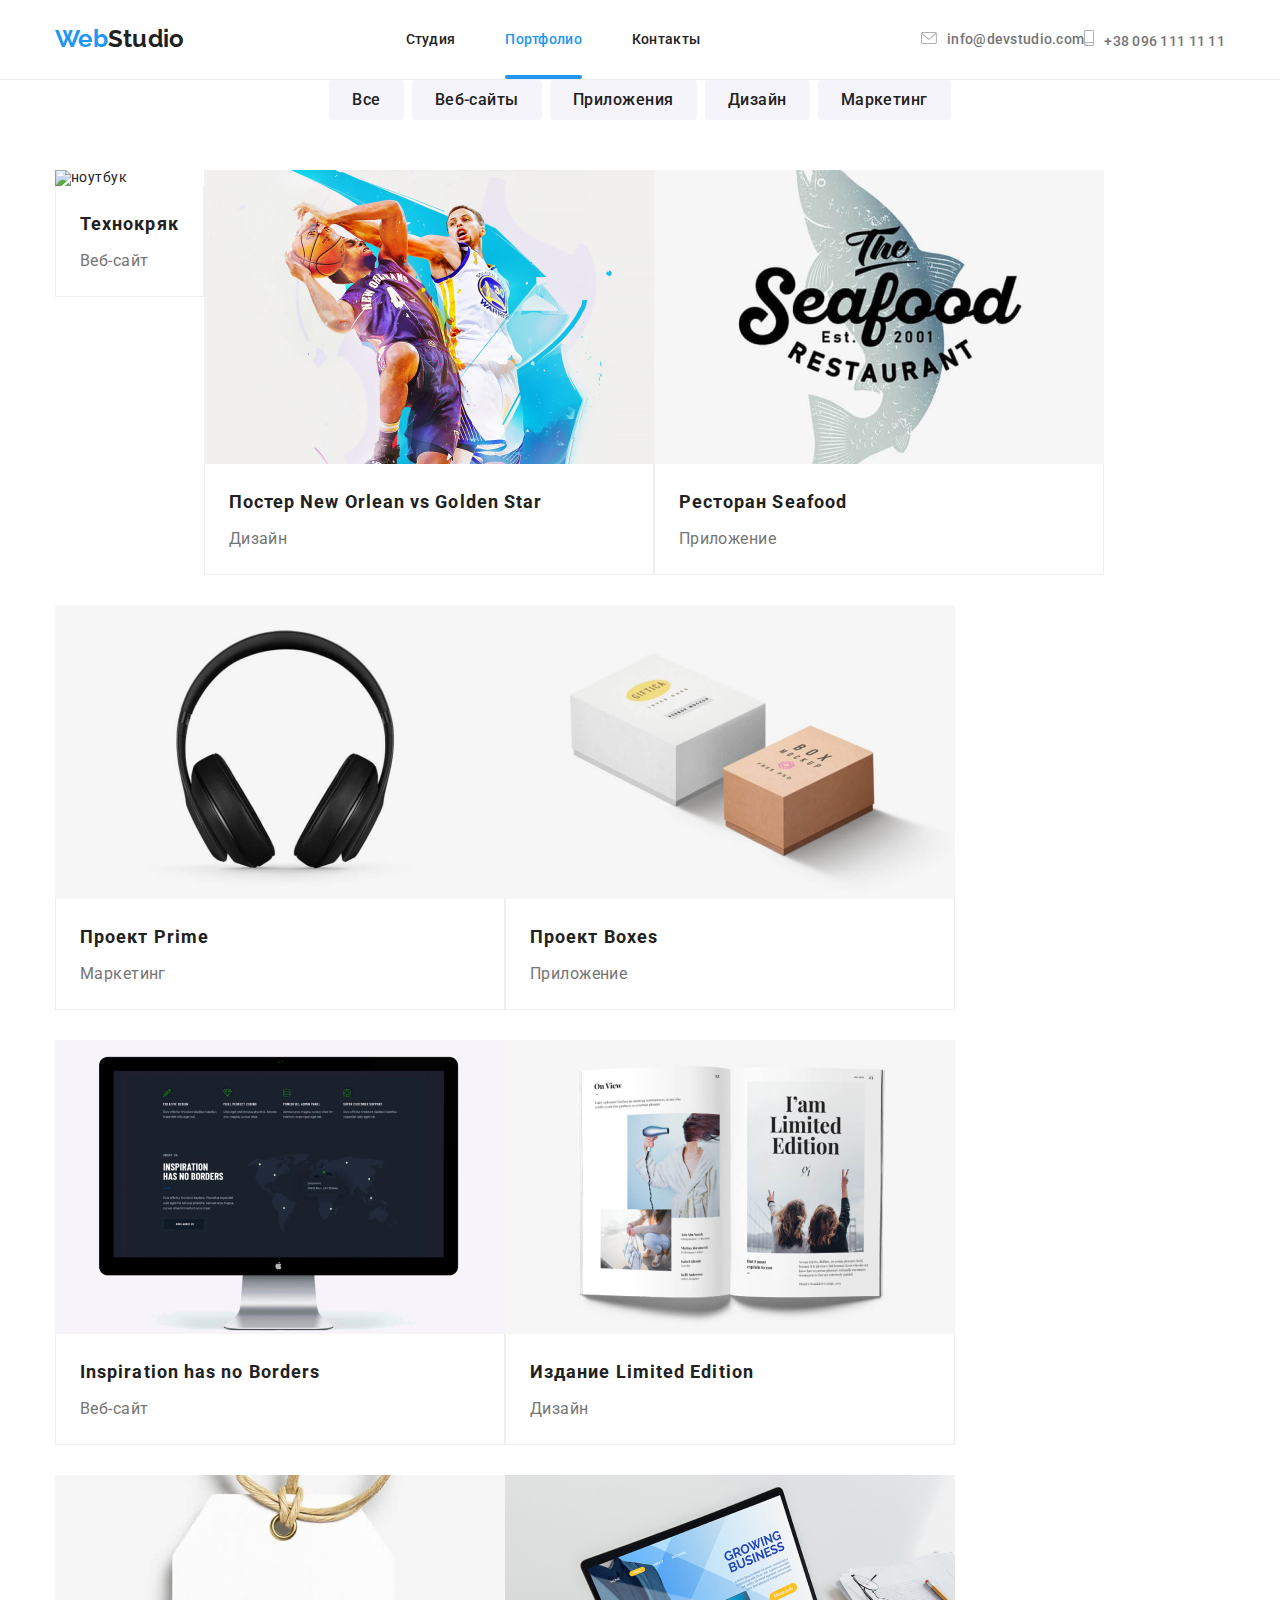
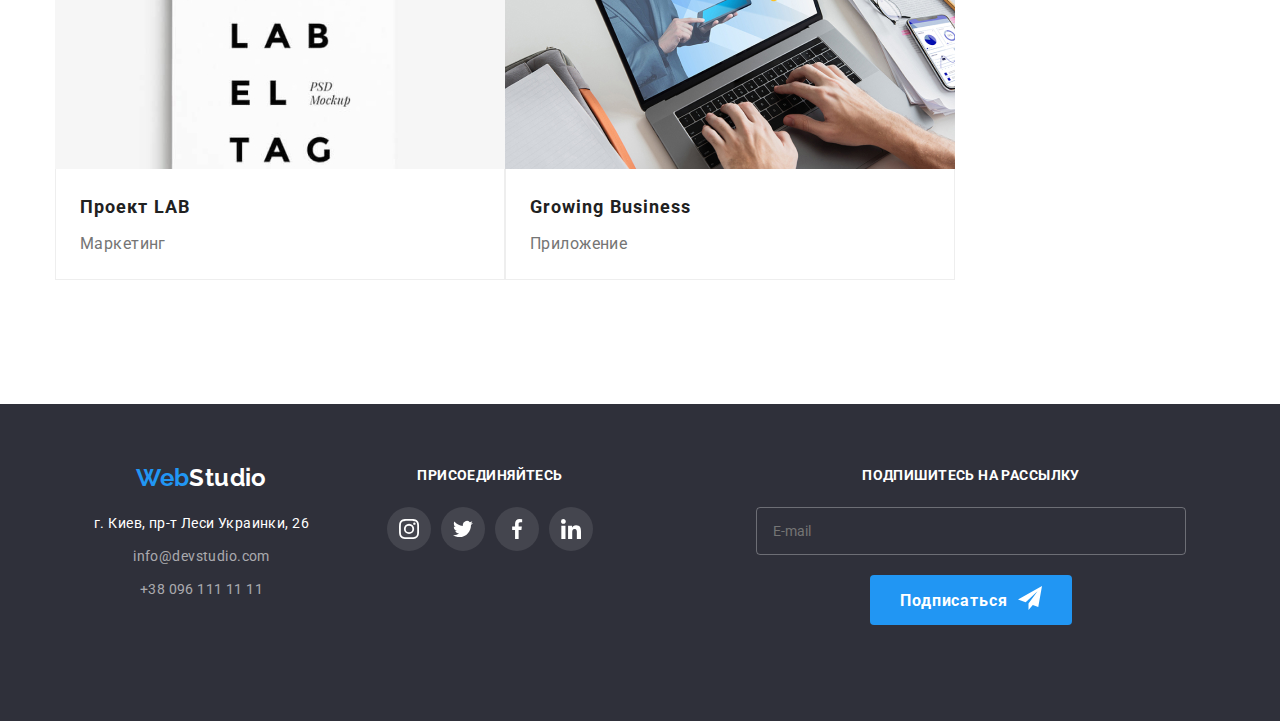
==== commit c4f0ec3f: "pictures" ====
--- a/portfolio.html
+++ b/portfolio.html
@@ -88,20 +88,27 @@
             <!-- p__project1-->
             <li class="portfolio__project">
               <div class="portfolio__thumb">
-                <img
-                  class="portfolio__image"
-                  srcset="
-                  ./images/portfolio_directory/1/img.jpg x1,
-                  ./images/portfolio_directory/1/img@2x.jpg x2,
-                  ./images/portfolio_directory/1/img2.jpg x1,
-                  ./images/portfolio_directory/1/img2@2x.jpg x2,
-                  ./images/portfolio_directory/1/img3.jpg x1,
-                  ./images/portfolio_directory/1/img3@2x.jpg x2
-                  "
-                  src="./images/portfolio_directory/1/img.jpg"
-                  alt="ноутбук"
-                  width="450"
-                />
+                <picture>
+                   <source media="(max-width: 767px)"
+                srcset="./images/portfolio_directory/1/img.webp x1, ./images/portfolio_directory/1/img@2x.webp x2" 
+                type="image/webp">
+              <source media="(max-width: 767px)"
+                srcset="./images/portfolio_directory/1/img.jpg x1, ./images/portfolio_directory/1/img@2x.jpg x2">
+                
+              <source media="(max-width: 1199px)"
+                srcset="./images/portfolio_directory/1/img2.webp x1, ./images/portfolio_directory/1/img2@2x.webp x2" 
+                type="image/webp">
+              <source media="(max-width: 1199px)"
+                srcset="./images/portfolio_directory/1/img2.jpg x1, ./images/portfolio_directory/1/img2@2x.jpg x2">
+
+              <source media="(min-width: 1200px)"
+                srcset="./images/portfolio_directory/1/img3.webp x1, ./images/portfolio_directory/1/img3@2x.webp x2" 
+                type="image/webp">
+              <source media="(min-width: 1200px)"
+                srcset="./images/portfolio_directory/1/img3.jpg x1, ./images/portfolio_directory/1/img3@2x.jpg x2">
+                
+              <img src="#" alt="ноутбук"/>
+                </picture> 
 
                 <div class="portfolio__window">
                   <p>
--- a/css/main.min.css
+++ b/css/main.min.css
@@ -1,2 +1,2 @@
-:root{--title-color: #212121;--active-linc-color: #2196f3;--text-color: #757575;--header-white: #ffffff;--background-team: #f5f4fa;--background-footer-color: #2f303a;--contact-footer-color: rgba(255, 255, 255, 0.6);--portfolio-border-color: #eeeeee;--header-border-color: #ececec;--pictures-annotation-color: rgba(47, 48, 58, 0.8);--social-network-rest: #afb1b8;--social-network-footer: rgba(255, 255, 255, 0.1);--modal-alpha: rgba(0, 0, 0, 0.2);--modal-button-color: #000;--invisible: rgba(0, 0, 0, 0);--footer-form-email: rgba(255, 255, 255, 0.3);--modal-form-border: rgba(33, 33, 33, 0.2)}.visually-hidden{position:absolute;width:1px;height:1px;margin:-1px;border:0;padding:0;white-space:nowrap;clip-path:inset(100%);clip:rect(0 0 0 0);overflow:hidden}html{box-sizing:border-box}*,*::after,*::before{box-sizing:inherit}body{font-family:"Roboto", "Raleway", sans-serif;font-style:normal;color:var(--title-color, black);font-size:14px;font-weight:normal;line-height:1.14;letter-spacing:0.03em}ul{padding:0;margin:0}h1,h2,h3,h4,h5,h6,p{margin:0;padding:0}img{display:block}.address{font-style:normal;margin-bottom:9px}.container{padding:0px 15px;margin:0 auto;width:100%}@media screen and (min-width: 480px){.container{width:480px}}@media screen and (min-width: 768px){.container{width:768px}}@media screen and (min-width: 1200px){.container{width:1200px}}.container--flex{display:flex;align-items:center}.container--centering{padding-top:60px;padding-bottom:70px}@media screen and (min-width: 768px){.container--centering{display:flex;flex-wrap:wrap;justify-content:space-around}}.logo{text-decoration:none;font-family:"Raleway", sans-serif;font-size:24px;font-weight:bold;line-height:1.19;color:var(--active-linc-color, lightblue)}.logo__header{color:var(--title-color, black)}.logo__footer{color:var(--header-white, white)}.backdrop{position:fixed;z-index:20;overflow-y:scroll;top:0;width:100%;height:100%;background-color:var(--modal-alpha)}.backdrop.is-hidden{opacity:0;pointer-events:none;visibility:hidden}.burger-menu.is-hidden{display:none;pointer-events:none;visibility:hidden}.modal{position:absolute;top:50%;left:50%;transform:translate(-50%, -50%);width:528px;height:581px;text-align:center;background-color:var(--header-white, white)}.modal__button{display:flex;justify-content:center;align-items:center;width:30px;height:30px;padding:0;margin-left:auto;margin-top:8px;margin-right:8px;background-color:var(--header-white, white);border:1px solid rgba(0,0,0,0.1);border-radius:50%;cursor:pointer;transition-duration:250ms;transition-timing-function:cubic-bezier(0.4, 0, 0.2, 1)}.modal__svg{width:11px;height:11px;fill:var(--modal-button-color);transition-duration:250ms;transition-timing-function:cubic-bezier(0.4, 0, 0.2, 1)}.modal__button:hover .modal__svg,.modal__button:focus .modal__svg{fill:var(--active-linc-color)}.modal__title{margin-bottom:12px;font-size:20px;font-weight:bold;line-height:1.15}.section{margin-bottom:94px}@media screen and (max-width: 768px){.section{margin-bottom:60px}}.section--background{letter-spacing:0.06em;text-align:center;color:var(--header-white);padding:118px 0;max-width:480px;height:400px;background-image:linear-gradient(to right, rgba(47,48,58,0.4), rgba(47,48,58,0.4)),url("../../images/hero_directory/hero1.jpg");background-color:var(--background-footer-color, gray);background-size:cover;background-repeat:no-repeat;background-position:center}@media (min-device-pixel-ratio: 2), (-webkit-min-device-pixel-ratio: 2), (min-resolution: 192dpi), (min-resolution: 2dppx){.section--background{background-image:linear-gradient(to right, rgba(47,48,58,0.4), rgba(47,48,58,0.4)),url("../../images/hero_directory/hero1@2x.jpg")}}@media screen and (min-width: 481px){.section--background{background-image:linear-gradient(to right, rgba(47,48,58,0.4), rgba(47,48,58,0.4)),url("../../images/hero_directory/hero2.jpg");padding:118px 0;max-width:100%;height:100%}}@media screen and (min-width: 481px) and (min-device-pixel-ratio: 2), screen and (min-width: 481px) and (-webkit-min-device-pixel-ratio: 2), screen and (min-width: 481px) and (min-resolution: 192dpi), screen and (min-width: 481px) and (min-resolution: 2dppx){.section--background{background-image:linear-gradient(to right, rgba(47,48,58,0.4), rgba(47,48,58,0.4)),url("../../images/hero_directory/hero2@2x.jpg")}}@media screen and (min-width: 768px){.section--background{background-image:linear-gradient(to right, rgba(47,48,58,0.4), rgba(47,48,58,0.4)),url("../../images/hero_directory/hero3.jpg");padding:200px 0;max-height:100%;max-width:100%}}@media screen and (min-width: 768px) and (min-device-pixel-ratio: 2), screen and (min-width: 768px) and (-webkit-min-device-pixel-ratio: 2), screen and (min-width: 768px) and (min-resolution: 192dpi), screen and (min-width: 768px) and (min-resolution: 2dppx){.section--background{background-image:linear-gradient(to right, rgba(47,48,58,0.4), rgba(47,48,58,0.4)),url("../../images/hero_directory/hero3@2x.jpg")}}.section--features{padding-bottom:0}@media screen and (min-width: 480px){.section--pictures{display:none}}.section--band{background-color:var(--background-team)}.title{font-size:36px;line-height:1.16;text-align:center;margin-bottom:50px}.header{display:flex;z-index:10;top:0;width:100%;height:80px;background-color:var(--header-white, white);border-bottom:1px solid var(--header-border-color);font-weight:500;letter-spacing:0.02em}@media screen and (max-width: 768px){.header{height:60px}}.navigation{display:flex;width:100%;align-items:center}.nav{margin:0 auto 0 auto}@media screen and (max-width: 767px){.nav{display:none}}.nav__item{list-style:none;padding:0;margin:0;display:flex}.nav__item li:not(:last-child){margin-right:50px}.nav__link{text-decoration:none;color:inherit;display:block;padding-top:32px}.contacts{display:flex;align-items:center;list-style:none}@media screen and (max-width: 767px){.contacts{display:none}}.contacts__into{list-style:none}@media screen and (min-width: 1200px){.contacts__into{align-items:center;display:flex}}@media screen and (max-width: 1199px){.contacts__into li:not(:last-child){margin-bottom:10px}}@media screen and (min-width: 1200px){.contacts__into li:not(:last-child){margin-right:30px}}.contacts__item{text-decoration:none;color:var(--text-color, gray);transition-duration:250ms;transition-timing-function:cubic-bezier(0.4, 0, 0.2, 1)}.contact__svg{margin-right:10px;fill:var(--social-network-rest, gray);transition-duration:250ms;transition-timing-function:cubic-bezier(0.4, 0, 0.2, 1)}.contacts__item:hover .contact__svg,.contacts__item:focus .contact__svg{fill:var(--active-linc-color, lightblue)}.contact__svg--envelope-icon{width:16px;height:12px}.contact__svg--smartphone-icon{width:10px;height:16px}.nav__link,.contacts__item{transition-duration:250ms;transition-timing-function:cubic-bezier(0.4, 0, 0.2, 1)}.nav__link:hover,.nav__link:focus,.contacts__item:hover,.contacts__item:focus{color:var(--active-linc-color, lightblue)}@media screen and (min-width: 768px){.nav__link::after{display:block;content:"";margin-top:28px;width:inherit;height:4px;background-color:var(--active-linc-color);border-radius:2px;transition-duration:250ms;transition-timing-function:cubic-bezier(0.4, 0, 0.2, 1);opacity:0}}.nav__link::after:hover::after{opacity:1}.nav__link--active{color:var(--active-linc-color, lightblue)}@media screen and (min-width: 768px){.nav__link--active::after{opacity:1}}.burger-button{margin:0 8px 0 auto;padding:0;border:none;background-color:transparent;cursor:pointer}@media screen and (min-width: 768px){.burger-button{display:none}}.burger-button .burger-button__item{width:24px;height:16px}.burger-menu{padding:48px 40px;background-color:lightblue}@media screen and (max-width: 767px){.burger-menu{position:fixed;width:100%;left:0;top:0}.burger-menu.is-open{display:block}}@media screen and (min-width: 768px){.burger-menu{display:flex}}.burger-menu__button{position:absolute;top:21px;right:25px;border:none;background-color:transparent;cursor:pointer}.burger-menu__icon{width:19px;height:19px}.burger-menu__into{display:flex;flex-direction:column;justify-content:space-between}.burger-network{display:flex;list-style:none}@media screen and (min-width: 768px){.burger-network{display:none}}.burger-network__item{font-size:18px;line-height:1.22;color:var(--active-linc-color, lightblue)}.burger-network__item:not(:last-child){margin-right:10px;padding-right:10px;border-right:1px solid var(--modal-form-border)}.burger-nav__item{list-style:none}.burger-nav__item li:not(:last-child){margin-right:50px}@media screen and (max-width: 767px){.burger-nav__item li:not(:last-child){margin-bottom:32px}}.burger-nav__link{text-decoration:none;color:inherit}@media screen and (max-width: 767px){.burger-nav__link{font-size:40px;line-height:1.18}}.burger-nav__link,.burger-contacts__item{transition-duration:250ms;transition-timing-function:cubic-bezier(0.4, 0, 0.2, 1)}.burger-nav__link:hover,.burger-nav__link:focus,.burger-contacts__item:hover,.burger-contacts__item:focus{color:var(--active-linc-color, lightblue)}.burger-nav__link--active{color:var(--active-linc-color, lightblue)}.burger-contacts__into{margin-bottom:64px;align-items:center;list-style:none;padding:0;margin-left:auto}.burger-contacts__into li:not(:last-child){margin-bottom:32px}.burger-contacts__item{text-decoration:none;color:var(--text-color, gray);font-size:24px;line-height:1.17;transition-duration:250ms;transition-timing-function:cubic-bezier(0.4, 0, 0.2, 1)}.main__title{font-size:44px;font-weight:900;line-height:1.36;letter-spacing:0.06em;text-transform:uppercase;max-width:696px;margin:0 auto;margin-bottom:30px}@media screen and (max-width: 480px){.main__title{font-size:26px;letter-spacing:1.6}}.main__button{color:var(--header-white, white);background-color:var(--active-linc-color, lightblue);font-family:inherit;font-size:16px;font-weight:bold;line-height:1.87;letter-spacing:0.06em;cursor:pointer;min-width:200px;height:50px;border-radius:4px;padding:10px 32px;text-align:center;border:1px solid transparent;transition-duration:250ms;transition-timing-function:cubic-bezier(0.4, 0, 0.2, 1)}.main__button:hover,.main__button:focus{background-color:#188ce8}.features{list-style:none;text-align:left;padding:0}@media screen and (min-width: 480px){.features{display:block}}@media screen and (min-width: 768px) and (max-width: 1199px){.features{display:flex;flex-wrap:wrap}}@media screen and (min-width: 1200px){.features{display:flex}}.features__item::before{display:block;content:"";height:120px;margin-bottom:30px;background-repeat:no-repeat;background-size:contain;background-position:center;background-color:var(--background-team, gray)}@media screen and (max-width: 767px){.features__item{max-width:450px;margin-bottom:30px}}@media screen and (min-width: 768px){.features__item{width:calc((100% - 30px) / 2);margin-bottom:60px}}@media screen and (min-width: 768px) and (max-width: 1199px){.features__item:not(:nth-child(2n+2)){margin-right:30px}}@media screen and (min-width: 1200px){.features__item:not(:last-child){margin-right:30px}}.features__item.antenna__icon::before{background-image:url("../images/svg_directory/svg__features/antenna_vector.svg");background-size:70px}.features__item.clock__icon::before{background-image:url("../images/svg_directory/svg__features/clock_vector.svg");background-size:70px}.features__item.diagram__icon::before{background-image:url("../images/svg_directory/svg__features/diagram_vector.svg");background-size:70px}.features__item.astronaut__icon::before{background-image:url("../images/svg_directory/svg__features/astronaut_vector.svg");background-size:70px}.features__title{font-size:14px;text-align:center;text-transform:uppercase;margin-bottom:10px}@media screen and (min-width: 768px){.features__title{text-align:left}}.features__title--color-white{margin:0;color:var(--header-white, white)}.features__text{color:var(--text-color, gray);line-height:1.7;margin:0}.pictures{display:flex;justify-content:center;padding:0;list-style:none}.pictures__item{position:relative}.pictures__item:not(:last-child){margin-right:30px}.pictures__annotation{position:absolute;bottom:0;padding-top:27px;padding-bottom:27px;width:100%;text-align:center;background-color:var(--pictures-annotation-color)}.team{list-style:none;display:flex}@media screen and (max-width: 480px){.team{display:block}}.team__item{text-align:center;line-height:1.19;width:270px;background-color:var(--header-white, white);border-radius:0px 0px 4px 4px;box-shadow:0px 1px 3px rgba(0,0,0,0.12),0px 1px 1px rgba(0,0,0,0.14),0px 2px 1px rgba(0,0,0,0.2)}.team__item:not(:last-child){margin-right:30px}@media screen and (max-width: 480px){.team__item{width:450px;height:460px;margin:0 15px 30px 15px}}.team__photo,.portfolio__image{display:block}.team__info{padding-top:30px}.team__name{font-size:16px;font-weight:500;margin-bottom:10px}.team__prof{color:var(--text-color, gray)}.network{list-style:none;display:flex;padding:16px 32px 30px 32px}.network__into:not(:last-child){margin-right:10px}.network__link{display:flex;cursor:pointer;width:44px;height:44px;justify-content:center;align-items:center;border-radius:50%;transition-duration:250ms;transition-timing-function:cubic-bezier(0.4, 0, 0.2, 1)}.network__link:hover,.network__link:focus{background:var(--active-linc-color, teal)}.network__svg{width:20px;height:20px;fill:var(--social-network-rest, gray);transition-duration:250ms;transition-timing-function:cubic-bezier(0.4, 0, 0.2, 1)}.network__link:hover .network__svg,.network__link:focus .network__svg{fill:var(--header-white, white)}.client{list-style:none;display:flex}@media screen and (max-width: 1199px){.client{flex-wrap:wrap}}.client__item{width:calc((100% - 30px) / 2)}@media screen and (min-width: 768px) and (max-width: 1199px){.client__item{width:calc((100% - 60px) / 3);margin-right:30px}}@media screen and (max-width: 1199px){.client__item:not(:nth-child(2n+2)){margin-right:30px}}@media screen and (max-width: 767px){.client__item:nth-child(-n+4){margin-bottom:30px}}@media screen and (min-width: 768px) and (max-width: 1199px){.client__item:nth-child(-n+3){margin-bottom:30px}}@media screen and (min-width: 768px){.client__item:nth-child(3n+3){margin-right:0px}}.client__item:not(:last-child){margin-right:30px}.client__brand{display:flex;justify-content:center;align-items:center;border:1px solid var(--social-network-rest, gray);border-radius:4px;height:92px;transition-duration:250ms;transition-timing-function:cubic-bezier(0.4, 0, 0.2, 1)}.client__brand:hover,.client__brand:focus{border:1px solid var(--active-linc-color, teal)}.client__svg{width:106px;height:60px;fill:var(--social-network-rest, gray);transition-duration:250ms;transition-timing-function:cubic-bezier(0.4, 0, 0.2, 1)}.client__brand:hover .client__svg,.client__brand:focus .client__svg{fill:var(--active-linc-color, teal)}.filter{list-style:none;justify-content:left;display:flex;flex-wrap:wrap;margin-bottom:50px}@media screen and (min-width: 768px){.filter{justify-content:center}}.filter li:not(:last-child){margin-right:8px}@media screen and (max-width: 767px){.filter li:not(:nth-last-child(-n+2)){margin-bottom:15px}}.filter__button{font-family:inherit;font-size:16px;font-weight:500;line-height:1.62;letter-spacing:0.03em;cursor:pointer;color:inherit;background-color:var(--background-team);border-radius:4px;padding:6px 22px;text-align:center;border:1px solid transparent;white-space:nowrap;transition-duration:250ms;transition-timing-function:cubic-bezier(0.4, 0, 0.2, 1)}.filter__button:hover,.filter__button:focus{color:var(--header-white, white);background-color:var(--active-linc-color, lightblue);box-shadow:0px 3px 1px rgba(0,0,0,0.1),0px 1px 2px rgba(0,0,0,0.08),0px 2px 2px rgba(0,0,0,0.12)}.portfolio__items{list-style:none;display:block}@media screen and (min-width: 480px){.portfolio__items{display:flex;flex-wrap:wrap}}.portfolio__project{max-width:450px;transition-duration:250ms;transition-timing-function:cubic-bezier(0.4, 0, 0.2, 1)}.portfolio__project:hover{cursor:pointer;box-shadow:0px 1px 1px rgba(0,0,0,0.12),0px 4px 4px rgba(0,0,0,0.06),1px 4px 6px rgba(0,0,0,0.16)}.portfolio__project:not(:last-child){margin-bottom:30px}.portfolio__thumb{position:relative;overflow:hidden;max-width:450px}.portfolio__window{position:absolute;bottom:0;width:100%;height:100%;font-size:18px;font-weight:normal;line-height:1.5;color:#ffffff;text-align:left;background-color:rgba(33,150,243,0.9);transform:translateY(100%);transition:transform 250ms cubic-bezier(0.4, 0, 0.2, 1)}.portfolio__window p{padding:63px 24px}.portfolio__project:hover .portfolio__window{transform:translateY(0)}.portfolio__item{padding:20px 24px;border-left:1px solid var(--portfolio-border-color, gray);border-right:1px solid var(--portfolio-border-color, gray);border-bottom:1px solid var(--portfolio-border-color, gray)}.portfolio__title{font-size:18px;line-height:2;letter-spacing:0.06em;margin-bottom:4px}.portfolio__specialization{font-size:16px;line-height:1.87;color:var(--text-color, gray)}.form-modal__item{padding-left:40px;padding-right:40px;margin-bottom:30px;text-align:left}.form-modal__list{margin-bottom:10px;list-style:none}.form-modal__list.list__textarea{margin-bottom:20px}.form-modal__list.list__checkbox .form-modal__label{font-size:14px;line-height:1.7;letter-spacing:0.03em}.form-modal__into{position:relative}.form-modal__label{display:block;margin-bottom:4px;font-size:12px;letter-spacing:0.01em;color:var(--text-color)}.form-modal__input{width:100%;height:40px;padding:12px 12px 12px 42px;border:1px solid var(--modal-form-border);border-radius:4px;outline:none;transition-duration:250ms;transition-timing-function:cubic-bezier(0.4, 0, 0.2, 1)}.form-modal__input:hover,.form-modal__input:focus{border:1px solid var(--active-linc-color)}.form-modal__input.comment{display:block;height:120px;padding:12px 16px;resize:none}.form-modal__svg{position:absolute;transition-duration:250ms;transition-timing-function:cubic-bezier(0.4, 0, 0.2, 1);top:50%;transform:translateY(-50%)}.form-modal__svg.man__svg{width:12px;height:12px;left:15px;fill:var(--modal-button-color, black)}.form-modal__svg.telephone__svg{width:13px;height:13px;left:14px}.form-modal__svg.envelope__svg{width:15px;height:12px;left:13.5px}.form-modal__input:hover+.form-modal__svg,.form-modal__input:focus+.form-modal__svg{fill:var(--active-linc-color)}.form-modal__link{text-decoration:underline;color:var(--active-linc-color)}.form-modal__label.label__checkbox{display:flex;justify-content:center;align-items:center}.form-modal__label.label__checkbox::before{content:"";display:block;width:16px;height:15px;margin-right:8px;border:1px solid var(--modal-button-color, black);border-radius:2px;cursor:pointer}.form-modal__checkbox:checked+.form-modal__label.label__checkbox::before{background-image:url(../images/svg_directory/box-check_svg.svg);background-position:center;background-repeat:no-repeat;background-size:contain;border:none}.footer{color:var(--header-white, white);background-color:var(--background-footer-color, black);line-height:1.7;text-align:center}@media screen and (min-width: 480px){.footer{text-align:center}}@media screen and (min-width: 767px){.footer{height:463px}}.footer__contacts{list-style:none;padding:0}.footer__contacts li:not(:last-child){margin-bottom:9px}.footer__contact{display:block;text-decoration:none;color:var(--contact-footer-color, white)}.footer .logo{display:block;margin-bottom:20px}.footer__contact{transition-duration:250ms;transition-timing-function:cubic-bezier(0.4, 0, 0.2, 1)}.footer__contact:hover,.footer__contact:focus{color:var(--active-linc-color, lightblue)}.footer__feedback{margin-bottom:60px}@media screen and (min-width: 768px){.footer-network{margin-right:85px}}.features__title--positioning{text-align:center;margin-bottom:20px}.network--positioning{padding:0;justify-content:center;margin-bottom:60px}.network__link{background:var(--social-network-footer, gray);border-radius:50%}.network--positioning .network__link:hover,.network--positioning .network__link:focus{background:var(--active-linc-color, teal)}.network__svg--positioning{fill:var(--header-white)}@media screen and (min-width: 768px){.form__footer-item{width:100%}}.form-mail__footer{width:100%;margin-right:12px;padding:15px 16px;color:var(--contact-footer-color);background-color:var(--invisible);border:1px solid var(--footer-form-email);border-radius:4px;outline:none;max-width:450px;margin-bottom:20px}@media screen and (min-width: 480px){.form-mail__footer{max-width:450px;margin-bottom:20px}}.main__button--flex{display:inline-flex;padding:10px 29px}.form-footer__svg{width:24px;height:24px;margin-left:10px;justify-content:center;align-items:center;fill:var(--header-white, white)}
+:root{--title-color: #212121;--active-linc-color: #2196f3;--text-color: #757575;--header-white: #ffffff;--background-team: #f5f4fa;--background-footer-color: #2f303a;--contact-footer-color: rgba(255, 255, 255, 0.6);--portfolio-border-color: #eeeeee;--header-border-color: #ececec;--pictures-annotation-color: rgba(47, 48, 58, 0.8);--social-network-rest: #afb1b8;--social-network-footer: rgba(255, 255, 255, 0.1);--modal-alpha: rgba(0, 0, 0, 0.2);--modal-button-color: #000;--invisible: rgba(0, 0, 0, 0);--footer-form-email: rgba(255, 255, 255, 0.3);--modal-form-border: rgba(33, 33, 33, 0.2)}.visually-hidden{position:absolute;width:1px;height:1px;margin:-1px;border:0;padding:0;white-space:nowrap;clip-path:inset(100%);clip:rect(0 0 0 0);overflow:hidden}html{box-sizing:border-box}*,*::after,*::before{box-sizing:inherit}body{font-family:"Roboto", "Raleway", sans-serif;font-style:normal;color:var(--title-color, black);font-size:14px;font-weight:normal;line-height:1.14;letter-spacing:0.03em}ul{padding:0;margin:0}h1,h2,h3,h4,h5,h6,p{margin:0;padding:0}img{display:block}.address{font-style:normal;margin-bottom:9px}.container{padding:0px 15px;margin:0 auto;width:100%}@media screen and (min-width: 480px){.container{width:480px}}@media screen and (min-width: 768px){.container{width:768px}}@media screen and (min-width: 1200px){.container{width:1200px}}.container--flex{display:flex;align-items:center}.container--centering{padding-top:60px;padding-bottom:70px}@media screen and (min-width: 768px){.container--centering{display:flex;flex-wrap:wrap;justify-content:space-around}}@media screen and (min-width: 1200px){.container--centering{padding-bottom:60px}}.logo{text-decoration:none;font-family:"Raleway", sans-serif;font-size:24px;font-weight:bold;line-height:1.19;color:var(--active-linc-color, lightblue)}.logo__header{color:var(--title-color, black)}.logo__footer{color:var(--header-white, white)}.backdrop{position:fixed;z-index:20;overflow-y:scroll;top:0;width:100%;height:100%;background-color:var(--modal-alpha)}.backdrop.is-hidden{opacity:0;pointer-events:none;visibility:hidden}.burger-menu.is-hidden{display:none;pointer-events:none;visibility:hidden}.modal{position:absolute;top:50%;left:50%;transform:translate(-50%, -50%);width:528px;height:581px;text-align:center;background-color:var(--header-white, white)}.modal__button{display:flex;justify-content:center;align-items:center;width:30px;height:30px;padding:0;margin-left:auto;margin-top:8px;margin-right:8px;background-color:var(--header-white, white);border:1px solid rgba(0,0,0,0.1);border-radius:50%;cursor:pointer;transition-duration:250ms;transition-timing-function:cubic-bezier(0.4, 0, 0.2, 1)}.modal__svg{width:11px;height:11px;fill:var(--modal-button-color);transition-duration:250ms;transition-timing-function:cubic-bezier(0.4, 0, 0.2, 1)}.modal__button:hover .modal__svg,.modal__button:focus .modal__svg{fill:var(--active-linc-color)}.modal__title{margin-bottom:12px;font-size:20px;font-weight:bold;line-height:1.15}.section{margin-bottom:94px}@media screen and (max-width: 768px){.section{margin-bottom:60px}}.section--background{letter-spacing:0.06em;text-align:center;color:var(--header-white);padding:118px 0;max-width:480px;height:400px;background-image:linear-gradient(to right, rgba(47,48,58,0.4), rgba(47,48,58,0.4)),url("../../images/hero_directory/hero1.jpg");background-color:var(--background-footer-color, gray);background-size:cover;background-repeat:no-repeat;background-position:center}@media (min-device-pixel-ratio: 2), (-webkit-min-device-pixel-ratio: 2), (min-resolution: 192dpi), (min-resolution: 2dppx){.section--background{background-image:linear-gradient(to right, rgba(47,48,58,0.4), rgba(47,48,58,0.4)),url("../../images/hero_directory/hero1@2x.jpg")}}@media screen and (min-width: 481px){.section--background{background-image:linear-gradient(to right, rgba(47,48,58,0.4), rgba(47,48,58,0.4)),url("../../images/hero_directory/hero2.jpg");padding:118px 0;max-width:100%;height:100%}}@media screen and (min-width: 481px) and (min-device-pixel-ratio: 2), screen and (min-width: 481px) and (-webkit-min-device-pixel-ratio: 2), screen and (min-width: 481px) and (min-resolution: 192dpi), screen and (min-width: 481px) and (min-resolution: 2dppx){.section--background{background-image:linear-gradient(to right, rgba(47,48,58,0.4), rgba(47,48,58,0.4)),url("../../images/hero_directory/hero2@2x.jpg")}}@media screen and (min-width: 768px){.section--background{background-image:linear-gradient(to right, rgba(47,48,58,0.4), rgba(47,48,58,0.4)),url("../../images/hero_directory/hero3.jpg");padding:200px 0;max-height:100%;max-width:100%}}@media screen and (min-width: 768px) and (min-device-pixel-ratio: 2), screen and (min-width: 768px) and (-webkit-min-device-pixel-ratio: 2), screen and (min-width: 768px) and (min-resolution: 192dpi), screen and (min-width: 768px) and (min-resolution: 2dppx){.section--background{background-image:linear-gradient(to right, rgba(47,48,58,0.4), rgba(47,48,58,0.4)),url("../../images/hero_directory/hero3@2x.jpg")}}.section--features{padding-bottom:0}@media screen and (min-width: 480px){.section--pictures{display:none}}.section--band{background-color:var(--background-team)}.title{font-size:36px;line-height:1.16;text-align:center;margin-bottom:50px}.header{display:flex;z-index:10;top:0;width:100%;height:80px;background-color:var(--header-white, white);border-bottom:1px solid var(--header-border-color);font-weight:500;letter-spacing:0.02em}@media screen and (max-width: 768px){.header{height:60px}}.navigation{display:flex;width:100%;align-items:center}.nav{margin:0 auto 0 auto}@media screen and (max-width: 767px){.nav{display:none}}.nav__item{list-style:none;padding:0;margin:0;display:flex}.nav__item li:not(:last-child){margin-right:50px}.nav__link{text-decoration:none;color:inherit;display:block;padding-top:32px}.contacts{display:flex;align-items:center;list-style:none}@media screen and (max-width: 767px){.contacts{display:none}}.contacts__into{list-style:none}@media screen and (min-width: 1200px){.contacts__into{align-items:center;display:flex}}@media screen and (max-width: 1199px){.contacts__into li:not(:last-child){margin-bottom:10px}}@media screen and (min-width: 1200px){.contacts__into li:not(:last-child){margin-right:30px}}.contacts__item{text-decoration:none;color:var(--text-color, gray);transition-duration:250ms;transition-timing-function:cubic-bezier(0.4, 0, 0.2, 1)}.contact__svg{margin-right:10px;fill:var(--social-network-rest, gray);transition-duration:250ms;transition-timing-function:cubic-bezier(0.4, 0, 0.2, 1)}.contacts__item:hover .contact__svg,.contacts__item:focus .contact__svg{fill:var(--active-linc-color, lightblue)}.contact__svg--envelope-icon{width:16px;height:12px}.contact__svg--smartphone-icon{width:10px;height:16px}.nav__link,.contacts__item{transition-duration:250ms;transition-timing-function:cubic-bezier(0.4, 0, 0.2, 1)}.nav__link:hover,.nav__link:focus,.contacts__item:hover,.contacts__item:focus{color:var(--active-linc-color, lightblue)}@media screen and (min-width: 768px){.nav__link::after{display:block;content:"";margin-top:28px;width:inherit;height:4px;background-color:var(--active-linc-color);border-radius:2px;transition-duration:250ms;transition-timing-function:cubic-bezier(0.4, 0, 0.2, 1);opacity:0}}.nav__link::after:hover::after{opacity:1}.nav__link--active{color:var(--active-linc-color, lightblue)}@media screen and (min-width: 768px){.nav__link--active::after{opacity:1}}.burger-button{margin:0 8px 0 auto;padding:0;border:none;background-color:transparent;cursor:pointer}@media screen and (min-width: 768px){.burger-button{display:none}}.burger-button .burger-button__item{width:24px;height:16px}.burger-menu{padding:48px 40px;background-color:lightblue}@media screen and (max-width: 767px){.burger-menu{position:fixed;width:100%;height:100vh;left:0;top:0}.burger-menu.is-open{display:block}}@media screen and (min-width: 768px){.burger-menu{display:flex}}.burger-menu__button{position:absolute;top:21px;right:25px;border:none;background-color:transparent;cursor:pointer}.burger-menu__icon{width:19px;height:19px}.burger-menu__into{display:flex;flex-direction:column;justify-content:space-between;height:100%}.burger-network{display:flex;list-style:none}@media screen and (min-width: 768px){.burger-network{display:none}}.burger-network__item{font-size:18px;line-height:1.22;color:var(--active-linc-color, lightblue)}.burger-network__item:not(:last-child){margin-right:10px;padding-right:10px;border-right:1px solid var(--modal-form-border)}.burger-nav__item{list-style:none}.burger-nav__item li:not(:last-child){margin-right:50px}@media screen and (max-width: 767px){.burger-nav__item li:not(:last-child){margin-bottom:32px}}.burger-nav__link{text-decoration:none;color:inherit}@media screen and (max-width: 767px){.burger-nav__link{font-size:40px;line-height:1.18}}.burger-nav__link,.burger-contacts__item{transition-duration:250ms;transition-timing-function:cubic-bezier(0.4, 0, 0.2, 1)}.burger-nav__link:hover,.burger-nav__link:focus,.burger-contacts__item:hover,.burger-contacts__item:focus{color:var(--active-linc-color, lightblue)}.burger-nav__link--active{color:var(--active-linc-color, lightblue)}.burger-contacts__into{margin-bottom:64px;align-items:center;list-style:none;padding:0;margin-left:auto}.burger-contacts__into li:not(:last-child){margin-bottom:32px}.burger-contacts__item{text-decoration:none;color:var(--text-color, gray);font-size:24px;line-height:1.17;transition-duration:250ms;transition-timing-function:cubic-bezier(0.4, 0, 0.2, 1)}.main__title{font-size:44px;font-weight:900;line-height:1.36;letter-spacing:0.06em;text-transform:uppercase;max-width:696px;margin:0 auto;margin-bottom:30px}@media screen and (max-width: 480px){.main__title{font-size:26px;letter-spacing:1.6}}.main__button{color:var(--header-white, white);background-color:var(--active-linc-color, lightblue);font-family:inherit;font-size:16px;font-weight:bold;line-height:1.87;letter-spacing:0.06em;cursor:pointer;min-width:200px;height:50px;border-radius:4px;padding:10px 32px;text-align:center;border:1px solid transparent;transition-duration:250ms;transition-timing-function:cubic-bezier(0.4, 0, 0.2, 1)}.main__button:hover,.main__button:focus{background-color:#188ce8}.features{list-style:none;text-align:left;padding:0}@media screen and (min-width: 480px){.features{display:block}}@media screen and (min-width: 768px) and (max-width: 1199px){.features{display:flex;flex-wrap:wrap}}@media screen and (min-width: 1200px){.features{display:flex}}.features__item::before{display:block;content:"";height:120px;margin-bottom:30px;background-repeat:no-repeat;background-size:contain;background-position:center;background-color:var(--background-team, gray)}@media screen and (max-width: 767px){.features__item{max-width:450px;margin-bottom:30px}}@media screen and (min-width: 768px){.features__item{width:calc((100% - 30px) / 2);margin-bottom:60px}}@media screen and (min-width: 768px) and (max-width: 1199px){.features__item:not(:nth-child(2n+2)){margin-right:30px}}@media screen and (min-width: 1200px){.features__item:not(:last-child){margin-right:30px}}.features__item.antenna__icon::before{background-image:url("../images/svg_directory/svg__features/antenna_vector.svg");background-size:70px}.features__item.clock__icon::before{background-image:url("../images/svg_directory/svg__features/clock_vector.svg");background-size:70px}.features__item.diagram__icon::before{background-image:url("../images/svg_directory/svg__features/diagram_vector.svg");background-size:70px}.features__item.astronaut__icon::before{background-image:url("../images/svg_directory/svg__features/astronaut_vector.svg");background-size:70px}.features__title{font-size:14px;text-align:center;text-transform:uppercase;margin-bottom:10px}@media screen and (min-width: 768px){.features__title{text-align:left}}.features__title--color-white{margin:0;color:var(--header-white, white)}.features__text{color:var(--text-color, gray);line-height:1.7;margin:0}.pictures{display:flex;justify-content:center;padding:0;list-style:none}.pictures__item{position:relative}.pictures__item:not(:last-child){margin-right:30px}.pictures__annotation{position:absolute;bottom:0;padding-top:27px;padding-bottom:27px;width:100%;text-align:center;background-color:var(--pictures-annotation-color)}.team{list-style:none;display:flex}@media screen and (max-width: 480px){.team{display:block}}.team__item{text-align:center;line-height:1.19;width:270px;background-color:var(--header-white, white);border-radius:0px 0px 4px 4px;box-shadow:0px 1px 3px rgba(0,0,0,0.12),0px 1px 1px rgba(0,0,0,0.14),0px 2px 1px rgba(0,0,0,0.2)}.team__item:not(:last-child){margin-right:30px}@media screen and (max-width: 480px){.team__item{width:450px;height:460px;margin:0 15px 30px 15px}}.team__photo,.portfolio__image{display:block}.team__info{padding-top:30px}.team__name{font-size:16px;font-weight:500;margin-bottom:10px}.team__prof{color:var(--text-color, gray)}.network{list-style:none;display:flex;padding:16px 32px 30px 32px}.network__into:not(:last-child){margin-right:10px}.network__link{display:flex;cursor:pointer;width:44px;height:44px;justify-content:center;align-items:center;border-radius:50%;transition-duration:250ms;transition-timing-function:cubic-bezier(0.4, 0, 0.2, 1)}.network__link:hover,.network__link:focus{background:var(--active-linc-color, teal)}.network__svg{width:20px;height:20px;fill:var(--social-network-rest, gray);transition-duration:250ms;transition-timing-function:cubic-bezier(0.4, 0, 0.2, 1)}.network__link:hover .network__svg,.network__link:focus .network__svg{fill:var(--header-white, white)}.client{list-style:none;display:flex}@media screen and (max-width: 1199px){.client{flex-wrap:wrap}}.client__item{width:calc((100% - 30px) / 2)}@media screen and (min-width: 768px) and (max-width: 1199px){.client__item{width:calc((100% - 60px) / 3);margin-right:30px}}@media screen and (max-width: 1199px){.client__item:not(:nth-child(2n+2)){margin-right:30px}}@media screen and (max-width: 767px){.client__item:nth-child(-n+4){margin-bottom:30px}}@media screen and (min-width: 768px) and (max-width: 1199px){.client__item:nth-child(-n+3){margin-bottom:30px}}@media screen and (min-width: 768px){.client__item:nth-child(3n+3){margin-right:0px}}@media screen and (min-width: 1200px){.client__item:not(:last-child){margin-right:30px}}.client__brand{display:flex;justify-content:center;align-items:center;border:1px solid var(--social-network-rest, gray);border-radius:4px;height:92px;transition-duration:250ms;transition-timing-function:cubic-bezier(0.4, 0, 0.2, 1)}.client__brand:hover,.client__brand:focus{border:1px solid var(--active-linc-color, teal)}.client__svg{width:106px;height:60px;fill:var(--social-network-rest, gray);transition-duration:250ms;transition-timing-function:cubic-bezier(0.4, 0, 0.2, 1)}.client__brand:hover .client__svg,.client__brand:focus .client__svg{fill:var(--active-linc-color, teal)}.filter{list-style:none;justify-content:left;display:flex;flex-wrap:wrap;margin-bottom:50px}@media screen and (min-width: 768px){.filter{justify-content:center}}.filter li:not(:last-child){margin-right:8px}@media screen and (max-width: 767px){.filter li:not(:nth-last-child(-n+2)){margin-bottom:15px}}.filter__button{font-family:inherit;font-size:16px;font-weight:500;line-height:1.62;letter-spacing:0.03em;cursor:pointer;color:inherit;background-color:var(--background-team);border-radius:4px;padding:6px 22px;text-align:center;border:1px solid transparent;white-space:nowrap;transition-duration:250ms;transition-timing-function:cubic-bezier(0.4, 0, 0.2, 1)}.filter__button:hover,.filter__button:focus{color:var(--header-white, white);background-color:var(--active-linc-color, lightblue);box-shadow:0px 3px 1px rgba(0,0,0,0.1),0px 1px 2px rgba(0,0,0,0.08),0px 2px 2px rgba(0,0,0,0.12)}.portfolio__items{list-style:none;display:block}@media screen and (min-width: 480px){.portfolio__items{display:flex;flex-wrap:wrap}}.portfolio__project{max-width:450px;transition-duration:250ms;transition-timing-function:cubic-bezier(0.4, 0, 0.2, 1)}.portfolio__project:hover{cursor:pointer;box-shadow:0px 1px 1px rgba(0,0,0,0.12),0px 4px 4px rgba(0,0,0,0.06),1px 4px 6px rgba(0,0,0,0.16)}.portfolio__project:not(:last-child){margin-bottom:30px}.portfolio__thumb{position:relative;overflow:hidden;max-width:450px}.portfolio__window{position:absolute;bottom:0;width:100%;height:100%;font-size:18px;font-weight:normal;line-height:1.5;color:#ffffff;text-align:left;background-color:rgba(33,150,243,0.9);transform:translateY(100%);transition:transform 250ms cubic-bezier(0.4, 0, 0.2, 1)}.portfolio__window p{padding:63px 24px}.portfolio__project:hover .portfolio__window{transform:translateY(0)}.portfolio__item{padding:20px 24px;border-left:1px solid var(--portfolio-border-color, gray);border-right:1px solid var(--portfolio-border-color, gray);border-bottom:1px solid var(--portfolio-border-color, gray)}.portfolio__title{font-size:18px;line-height:2;letter-spacing:0.06em;margin-bottom:4px}.portfolio__specialization{font-size:16px;line-height:1.87;color:var(--text-color, gray)}.form-modal__item{padding-left:40px;padding-right:40px;margin-bottom:30px;text-align:left}.form-modal__list{margin-bottom:10px;list-style:none}.form-modal__list.list__textarea{margin-bottom:20px}.form-modal__list.list__checkbox .form-modal__label{font-size:14px;line-height:1.7;letter-spacing:0.03em}.form-modal__into{position:relative}.form-modal__label{display:block;margin-bottom:4px;font-size:12px;letter-spacing:0.01em;color:var(--text-color)}.form-modal__input{width:100%;height:40px;padding:12px 12px 12px 42px;border:1px solid var(--modal-form-border);border-radius:4px;outline:none;transition-duration:250ms;transition-timing-function:cubic-bezier(0.4, 0, 0.2, 1)}.form-modal__input:hover,.form-modal__input:focus{border:1px solid var(--active-linc-color)}.form-modal__input.comment{display:block;height:120px;padding:12px 16px;resize:none}.form-modal__svg{position:absolute;transition-duration:250ms;transition-timing-function:cubic-bezier(0.4, 0, 0.2, 1);top:50%;transform:translateY(-50%)}.form-modal__svg.man__svg{width:12px;height:12px;left:15px;fill:var(--modal-button-color, black)}.form-modal__svg.telephone__svg{width:13px;height:13px;left:14px}.form-modal__svg.envelope__svg{width:15px;height:12px;left:13.5px}.form-modal__input:hover+.form-modal__svg,.form-modal__input:focus+.form-modal__svg{fill:var(--active-linc-color)}.form-modal__link{text-decoration:underline;color:var(--active-linc-color)}.form-modal__label.label__checkbox{display:flex;justify-content:center;align-items:center}.form-modal__label.label__checkbox::before{content:"";display:block;width:16px;height:15px;margin-right:8px;border:1px solid var(--modal-button-color, black);border-radius:2px;cursor:pointer}.form-modal__checkbox:checked+.form-modal__label.label__checkbox::before{background-image:url(../images/svg_directory/box-check_svg.svg);background-position:center;background-repeat:no-repeat;background-size:contain;border:none}.footer{color:var(--header-white, white);background-color:var(--background-footer-color, black);line-height:1.7;text-align:center}@media screen and (min-width: 480px){.footer{text-align:center}}.footer__contacts{list-style:none;padding:0}.footer__contacts li:not(:last-child){margin-bottom:9px}.footer__contact{display:block;text-decoration:none;color:var(--contact-footer-color, white)}.footer .logo{display:block;margin-bottom:20px}.footer__contact{transition-duration:250ms;transition-timing-function:cubic-bezier(0.4, 0, 0.2, 1)}.footer__contact:hover,.footer__contact:focus{color:var(--active-linc-color, lightblue)}.footer__feedback{margin-bottom:60px}@media screen and (min-width: 768px){.footer-network{margin-right:85px}}.features__title--positioning{text-align:center;margin-bottom:20px}.network--positioning{padding:0;justify-content:center;margin-bottom:60px}.network__link{background:var(--social-network-footer, gray);border-radius:50%}.network--positioning .network__link:hover,.network--positioning .network__link:focus{background:var(--active-linc-color, teal)}.network__svg--positioning{fill:var(--header-white)}@media screen and (min-width: 768px){.form__footer-item{width:100%}}.form-mail__footer{width:100%;margin-right:12px;padding:15px 16px;color:var(--contact-footer-color);background-color:var(--invisible);border:1px solid var(--footer-form-email);border-radius:4px;outline:none;max-width:450px;margin-bottom:20px}@media screen and (min-width: 480px){.form-mail__footer{max-width:450px;margin-bottom:20px}}.main__button--flex{display:inline-flex;padding:10px 29px}.form-footer__svg{width:24px;height:24px;margin-left:10px;justify-content:center;align-items:center;fill:var(--header-white, white)}
 /*# sourceMappingURL=main.min.css.map */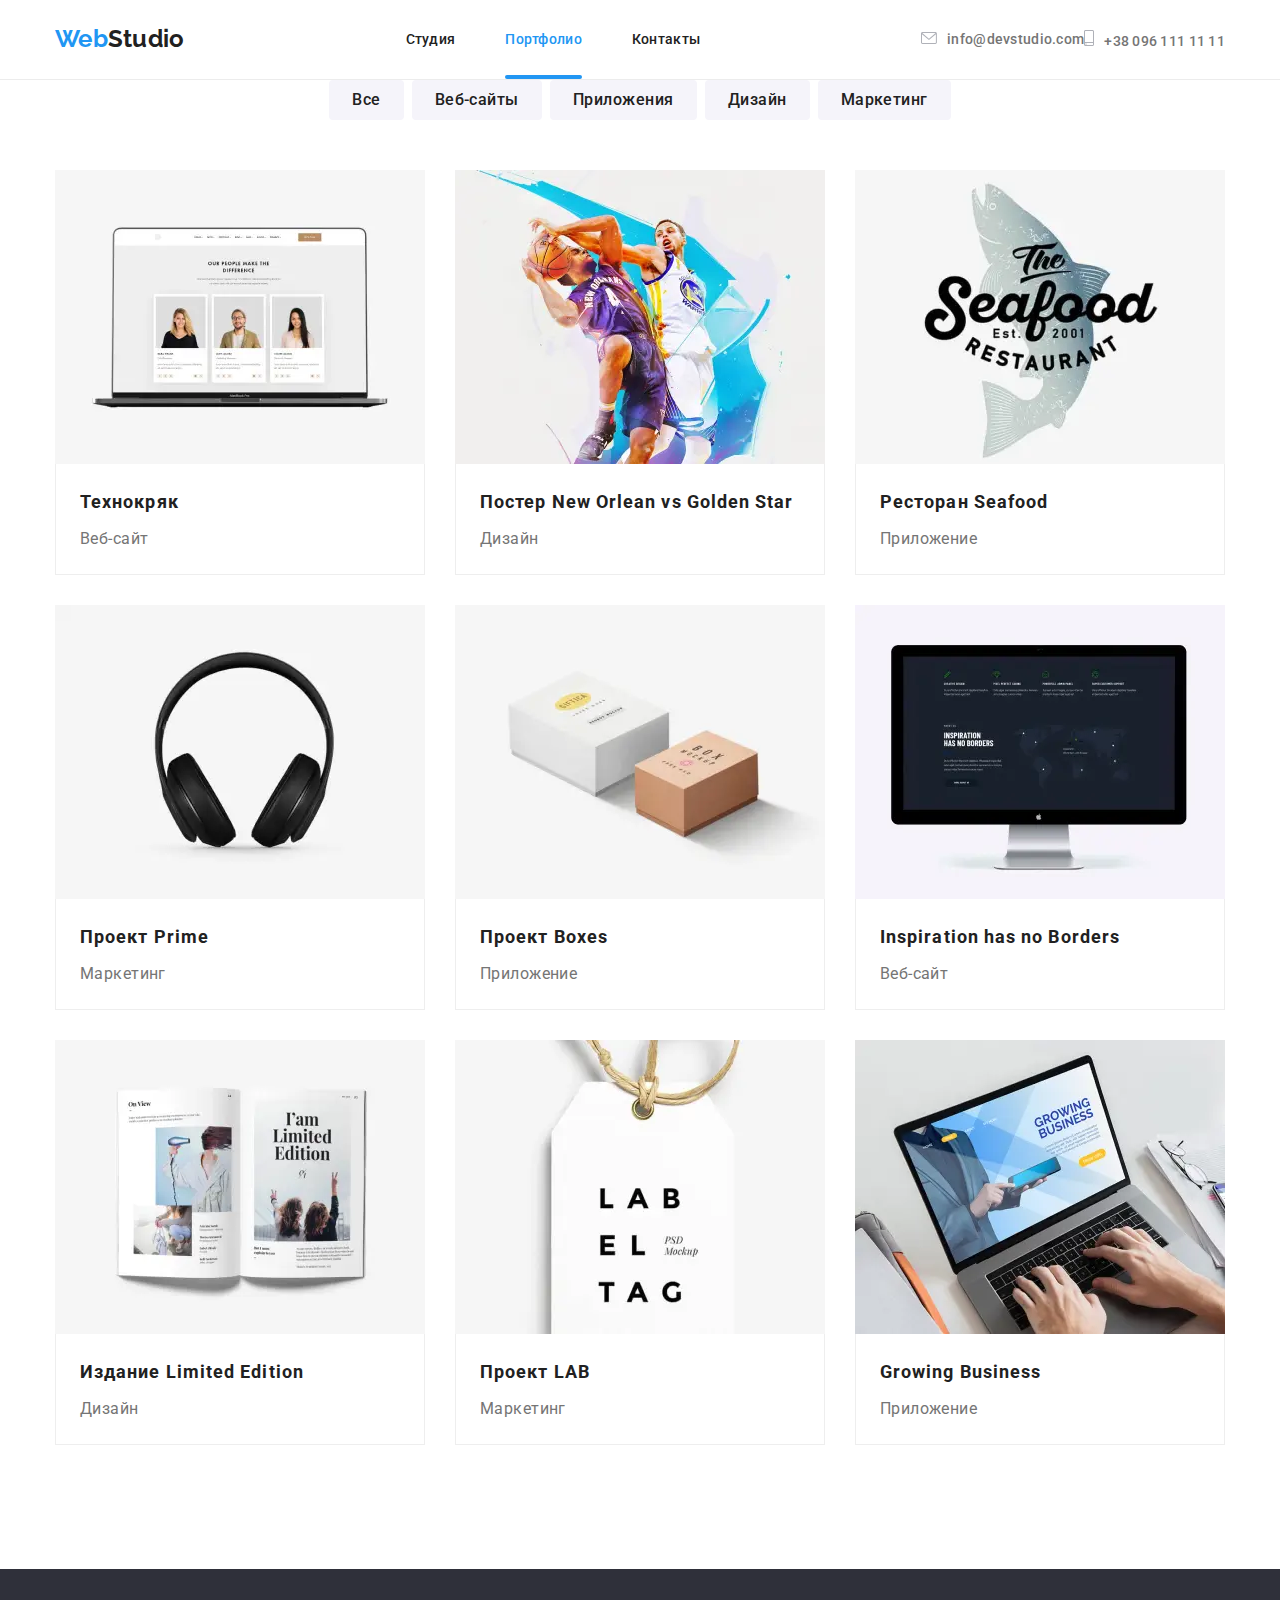
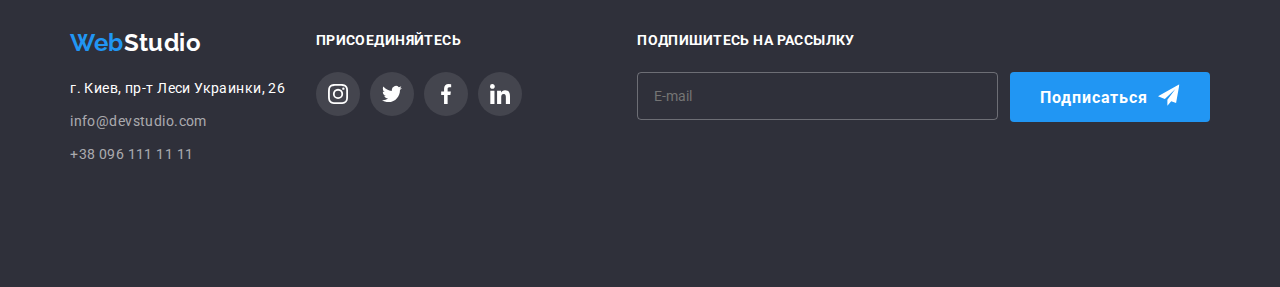
==== commit 61904a28: "Optimization portfolio and hero" ====
--- a/portfolio.html
+++ b/portfolio.html
@@ -89,26 +89,24 @@
             <li class="portfolio__project">
               <div class="portfolio__thumb">
                 <picture>
-                   <source media="(max-width: 767px)"
-                srcset="./images/portfolio_directory/1/img.webp x1, ./images/portfolio_directory/1/img@2x.webp x2" 
-                type="image/webp">
-              <source media="(max-width: 767px)"
-                srcset="./images/portfolio_directory/1/img.jpg x1, ./images/portfolio_directory/1/img@2x.jpg x2">
+                  <source media="(min-width: 1200px)"
+                srcset="./images/portfolio_directory/1/img3.webp 1x, ./images/portfolio_directory/1/img3@2x.webp 2x" 
+                type="image/webp">
+                <source media="(min-width: 1200px)"
+                srcset="./images/portfolio_directory/1/img3.jpg 1x, ./images/portfolio_directory/1/img3@2x.jpg 2x"> 
+                <source media="(min-width: 768px)"
+                srcset="./images/portfolio_directory/1/img2.webp 1x, ./images/portfolio_directory/1/img2@2x.webp 2x" 
+                type="image/webp"> 
+                <source media="(min-width: 768px)"
+                srcset="./images/portfolio_directory/1/img2.jpg 1x, ./images/portfolio_directory/1/img2@2x.jpg 2x">
+                <source media="(min-width: 480px)"
+                srcset="./images/portfolio_directory/1/img.webp 1x, ./images/portfolio_directory/1/img@2x.webp 2x" 
+                type="image/webp">
+                <source media="(min-width: 480px)"
+                srcset="./images/portfolio_directory/1/img.jpg 1x, ./images/portfolio_directory/1/img@2x.jpg 2x">
                 
-              <source media="(max-width: 1199px)"
-                srcset="./images/portfolio_directory/1/img2.webp x1, ./images/portfolio_directory/1/img2@2x.webp x2" 
-                type="image/webp">
-              <source media="(max-width: 1199px)"
-                srcset="./images/portfolio_directory/1/img2.jpg x1, ./images/portfolio_directory/1/img2@2x.jpg x2">
-
-              <source media="(min-width: 1200px)"
-                srcset="./images/portfolio_directory/1/img3.webp x1, ./images/portfolio_directory/1/img3@2x.webp x2" 
-                type="image/webp">
-              <source media="(min-width: 1200px)"
-                srcset="./images/portfolio_directory/1/img3.jpg x1, ./images/portfolio_directory/1/img3@2x.jpg x2">
-                
-              <img src="#" alt="ноутбук"/>
-                </picture> 
+                <img class="portfolio__img" src="./images/portfolio_directory/1/img.jpg" alt="ноутбук"/>
+                </picture>
 
                 <div class="portfolio__window">
                   <p>
@@ -128,20 +126,24 @@
             <!-- p__project2-->
             <li class="portfolio__project">
               <div class="portfolio__thumb">
-                <img
-                  class="portfolio__image"
-                  srcset="
-                  ./images/portfolio_directory/2/img.jpg x1,
-                  ./images/portfolio_directory/2/img@2x.jpg x2,
-                  ./images/portfolio_directory/2/img2.jpg x1,
-                  ./images/portfolio_directory/2/img2@2x.jpg x2,
-                  ./images/portfolio_directory/2/img3.jpg x1,
-                  ./images/portfolio_directory/2/img3@2x.jpg x2
-                  "
-                  src="./images/portfolio_directory/2/img.jpg"
-                  alt="баскетбольный постер"
-                  width="450"
-                />
+                <picture>
+                  <source media="(min-width: 1200px)"
+                srcset="./images/portfolio_directory/2/img3.webp 1x, ./images/portfolio_directory/2/img3@2x.webp 2x" 
+                type="image/webp">
+                <source media="(min-width: 1200px)"
+                srcset="./images/portfolio_directory/2/img3.jpg 1x, ./images/portfolio_directory/2/img3@2x.jpg 2x"> 
+                  <source media="(min-width: 768px)"
+                srcset="./images/portfolio_directory/2/img2.webp 1x, ./images/portfolio_directory/2/img2@2x.webp 2x" 
+                type="image/webp"> 
+                <source media="(min-width: 768px)"
+                srcset="./images/portfolio_directory/2/img2.jpg 1x, ./images/portfolio_directory/2/img2@2x.jpg 2x">
+                   <source media="(min-width: 480px)"
+                srcset="./images/portfolio_directory/2/img.webp 1x, ./images/portfolio_directory/2/img@2x.webp 2x" 
+                type="image/webp">
+                <source media="(min-width: 480px)"
+                srcset="./images/portfolio_directory/2/img.jpg 1x, ./images/portfolio_directory/2/img@2x.jpg 2x">
+                <img class="portfolio__img" src="./images/portfolio_directory/2/img.jpg" alt="баскетбольный постер"/>
+                </picture>
 
                 <div class="portfolio__window">
                   <p>
@@ -163,20 +165,24 @@
             <!-- p__project3-->
             <li class="portfolio__project">
               <div class="portfolio__thumb">
-                <img
-                  class="portfolio__image"
-                  srcset="
-                  ./images/portfolio_directory/3/img.jpg x1, 
-                  ./images/portfolio_directory/3/img@2x.jpg x2,
-                  ./images/portfolio_directory/3/img2.jpg x1,
-                  ./images/portfolio_directory/3/img2@2x.jpg x2,
-                  ./images/portfolio_directory/3/img3.jpg x1,
-                  ./images/portfolio_directory/3/img3@2x.jpg x2
-                  "
-                  src="./images/portfolio_directory/3/img.jpg"
-                  alt="логотип ресторана"
-                  width="450"
-                />
+                <picture>
+                  <source media="(min-width: 1200px)"
+                srcset="./images/portfolio_directory/3/img3.webp 1x, ./images/portfolio_directory/3/img3@2x.webp 2x" 
+                type="image/webp">
+                <source media="(min-width: 1200px)"
+                srcset="./images/portfolio_directory/3/img3.jpg 1x, ./images/portfolio_directory/3/img3@2x.jpg 2x"> 
+                  <source media="(min-width: 768px)"
+                srcset="./images/portfolio_directory/3/img2.webp 1x, ./images/portfolio_directory/3/img2@2x.webp 2x" 
+                type="image/webp"> 
+                <source media="(min-width: 768px)"
+                srcset="./images/portfolio_directory/3/img2.jpg 1x, ./images/portfolio_directory/3/img2@2x.jpg 2x">
+                   <source media="(min-width: 480px)"
+                srcset="./images/portfolio_directory/3/img.webp 1x, ./images/portfolio_directory/3/img@2x.webp 2x" 
+                type="image/webp">
+                <source media="(min-width: 480px)"
+                srcset="./images/portfolio_directory/3/img.jpg 1x, ./images/portfolio_directory/3/img@2x.jpg 2x">
+                <img class="portfolio__img" src="./images/portfolio_directory/3/img.jpg" alt="логотип ресторана"/>
+                </picture>
 
                 <div class="portfolio__window">
                   <p>
@@ -196,20 +202,24 @@
             <!-- p__project4-->
             <li class="portfolio__project">
               <div class="portfolio__thumb">
-                <img
-                  class="portfolio__image"
-                  srcset="
-                  ./images/portfolio_directory/4/img.jpg x1,
-                  ./images/portfolio_directory/4/img@2x.jpg x2,
-                  ./images/portfolio_directory/4/img2.jpg x1,
-                  ./images/portfolio_directory/4/img2@2x.jpg x2,
-                  ./images/portfolio_directory/4/img3.jpg x1,
-                  ./images/portfolio_directory/4/img3@2x.jpg x2
-                  "
-                  src="./images/portfolio_directory/4/img.jpg"
-                  alt="наушники"
-                  width="450"
-                />
+                <picture>
+                  <source media="(min-width: 1200px)"
+                srcset="./images/portfolio_directory/4/img3.webp 1x, ./images/portfolio_directory/4/img3@2x.webp 2x" 
+                type="image/webp">
+                <source media="(min-width: 1200px)"
+                srcset="./images/portfolio_directory/4/img3.jpg 1x, ./images/portfolio_directory/4/img3@2x.jpg 2x"> 
+                   <source media="(min-width: 768px)"
+                srcset="./images/portfolio_directory/4/img2.webp 1x, ./images/portfolio_directory/4/img2@2x.webp 2x" 
+                type="image/webp"> 
+                <source media="(min-width: 768px)"
+                srcset="./images/portfolio_directory/4/img2.jpg 1x, ./images/portfolio_directory/4/img2@2x.jpg 2x">
+                   <source media="(min-width: 480px)"
+                srcset="./images/portfolio_directory/4/img.webp 1x, ./images/portfolio_directory/4/img@2x.webp 2x" 
+                type="image/webp">
+                <source media="(min-width: 480px)"
+                srcset="./images/portfolio_directory/4/img.jpg 1x, ./images/portfolio_directory/4/img@2x.jpg 2x">
+                <img class="portfolio__img" src="./images/portfolio_directory/4/img.jpg" alt="наушники"/>
+                </picture>
 
                 <div class="portfolio__window">
                   <p>
@@ -229,20 +239,24 @@
             <!-- p__project5-->
             <li class="portfolio__project">
               <div class="portfolio__thumb">
-                <img
-                  class="portfolio__image"
-                  srcset="
-                  ./images/portfolio_directory/5/img.jpg x1,
-                  ./images/portfolio_directory/5/img@2x.jpg x2,
-                  ./images/portfolio_directory/5/img2.jpg x1,
-                  ./images/portfolio_directory/5/img2@2x.jpg x2,
-                  ./images/portfolio_directory/5/img3.jpg x1,
-                  ./images/portfolio_directory/5/img3@2x.jpg x2
-                  "
-                  src="./images/portfolio_directory/5/img.jpg"
-                  alt="коробоки товара"
-                  width="450"
-                />
+                <picture>
+                   <source media="(min-width: 1200px)"
+                srcset="./images/portfolio_directory/5/img3.webp 1x, ./images/portfolio_directory/5/img3@2x.webp 2x" 
+                type="image/webp">
+                <source media="(min-width: 1200px)"
+                srcset="./images/portfolio_directory/5/img3.jpg 1x, ./images/portfolio_directory/5/img3@2x.jpg 2x"> 
+                  <source media="(min-width: 768px)"
+                srcset="./images/portfolio_directory/5/img2.webp 1x, ./images/portfolio_directory/5/img2@2x.webp 2x" 
+                type="image/webp"> 
+                <source media="(min-width: 768px)"
+                srcset="./images/portfolio_directory/5/img2.jpg 1x, ./images/portfolio_directory/5/img2@2x.jpg 2x">
+                   <source media="(min-width: 480px)"
+                srcset="./images/portfolio_directory/5/img.webp 1x, ./images/portfolio_directory/5/img@2x.webp 2x" 
+                type="image/webp">
+                <source media="(min-width: 480px)"
+                srcset="./images/portfolio_directory/5/img.jpg 1x, ./images/portfolio_directory/5/img@2x.jpg 2x"> 
+                <img class="portfolio__img" src="./images/portfolio_directory/5/img.jpg" alt="коробок товара"/>
+                </picture>
 
                 <div class="portfolio__window">
                   <p>
@@ -262,20 +276,25 @@
             <!-- p__project6-->
             <li class="portfolio__project">
               <div class="portfolio__thumb">
-                <img
-                  class="portfolio__image"
-                  srcset="
-                  ./images/portfolio_directory/6/img.jpg x1,
-                  ./images/portfolio_directory/6/img@2x.jpg x2,
-                  ./images/portfolio_directory/6/img2.jpg x1,
-                  ./images/portfolio_directory/6/img2@2x.jpg x2,
-                  ./images/portfolio_directory/6/img3.jpg x1,
-                  ./images/portfolio_directory/6/img3@2x.jpg x2
-                  "
-                  src="./images/portfolio_directory/6/img.jpg"
-                  alt="монитор"
-                  width="450"
-                />
+                <picture>
+                  <source media="(min-width: 1200px)"
+                srcset="./images/portfolio_directory/6/img3.webp 1x, ./images/portfolio_directory/6/img3@2x.webp 2x" 
+                type="image/webp">
+                <source media="(min-width: 1200px)"
+                srcset="./images/portfolio_directory/6/img3.jpg 1x, ./images/portfolio_directory/6/img3@2x.jpg 2x"> 
+                  <source media="(min-width: 768px)"
+                srcset="./images/portfolio_directory/6/img2.webp 1x, ./images/portfolio_directory/6/img2@2x.webp 2x" 
+                type="image/webp"> 
+                <source media="(min-width: 768px)"
+                srcset="./images/portfolio_directory/6/img2.jpg 1x, ./images/portfolio_directory/6/img2@2x.jpg 2x">
+                   <source media="(min-width: 480px)"
+                srcset="./images/portfolio_directory/6/img.webp 1x, ./images/portfolio_directory/6/img@2x.webp 2x" 
+                type="image/webp">
+                <source media="(min-width: 480px)"
+                srcset="./images/portfolio_directory/6/img.jpg 1x, ./images/portfolio_directory/6/img@2x.jpg 2x">
+                
+                <img class="portfolio__img" src="./images/portfolio_directory/6/img.jpg" alt="монитор"/>
+                </picture>
 
                 <div class="portfolio__window">
                   <p>
@@ -295,20 +314,24 @@
             <!-- p__project7-->
             <li class="portfolio__project">
               <div class="portfolio__thumb">
-                <img
-                  class="portfolio__image"
-                  srcset="
-                  ./images/portfolio_directory/7/img.jpg x1,
-                  ./images/portfolio_directory/7/img@2x.jpg x2,
-                  ./images/portfolio_directory/7/img2.jpg x1,
-                  ./images/portfolio_directory/7/img2@2x.jpg x2,
-                  ./images/portfolio_directory/7/img3.jpg x1,
-                  ./images/portfolio_directory/7/img3@2x.jpg x2
-                  "
-                  src="./images/portfolio_directory/7/img.jpg"
-                  alt="открытая книга"
-                  width="450"
-                />
+                <picture>
+                  <source media="(min-width: 1200px)"
+                srcset="./images/portfolio_directory/7/img3.webp 1x, ./images/portfolio_directory/7/img3@2x.webp 2x" 
+                type="image/webp">
+                <source media="(min-width: 1200px)"
+                srcset="./images/portfolio_directory/7/img3.jpg 1x, ./images/portfolio_directory/7/img3@2x.jpg 2x"> 
+                  <source media="(min-width: 768px)"
+                srcset="./images/portfolio_directory/7/img2.webp 1x, ./images/portfolio_directory/7/img2@2x.webp 2x" 
+                type="image/webp"> 
+                <source media="(min-width: 768px)"
+                srcset="./images/portfolio_directory/7/img2.jpg 1x, ./images/portfolio_directory/7/img2@2x.jpg 2x">
+                   <source media="(min-width: 480px)"
+                srcset="./images/portfolio_directory/7/img.webp 1x, ./images/portfolio_directory/7/img@2x.webp 2x" 
+                type="image/webp">
+                <source media="(min-width: 480px)"
+                srcset="./images/portfolio_directory/7/img.jpg 1x, ./images/portfolio_directory/7/img@2x.jpg 2x">                            
+                <img class="portfolio__img" src="./images/portfolio_directory/7/img.jpg" alt="открытая книга"/>
+                </picture>
 
                 <div class="portfolio__window">
                   <p>
@@ -328,20 +351,24 @@
             <!-- p__project8-->
             <li class="portfolio__project">
               <div class="portfolio__thumb">
-                <img
-                  class="portfolio__image"
-                  srcset="
-                  ./images/portfolio_directory/8/img.jpg x1,
-                  ./images/portfolio_directory/8/img@2x.jpg x2,
-                  ./images/portfolio_directory/8/img2.jpg x1,
-                  ./images/portfolio_directory/8/img2@2x.jpg x2,
-                  ./images/portfolio_directory/8/img3.jpg x1,
-                  ./images/portfolio_directory/8/img3@2x.jpg x2
-                  "
-                  src="./images/portfolio_directory/8/img.jpg"
-                  alt="бирка"
-                  width="450"
-                />
+                <picture>
+                  <source media="(min-width: 1200px)"
+                srcset="./images/portfolio_directory/8/img3.webp 1x, ./images/portfolio_directory/8/img3@2x.webp 2x" 
+                type="image/webp">
+                <source media="(min-width: 1200px)"
+                srcset="./images/portfolio_directory/8/img3.jpg 1x, ./images/portfolio_directory/8/img3@2x.jpg 2x"> 
+                  <source media="(min-width: 768px)"
+                srcset="./images/portfolio_directory/8/img2.webp 1x, ./images/portfolio_directory/8/img2@2x.webp 2x" 
+                type="image/webp"> 
+                <source media="(min-width: 768px)"
+                srcset="./images/portfolio_directory/8/img2.jpg 1x, ./images/portfolio_directory/8/img2@2x.jpg 2x">
+                   <source media="(min-width: 480px)"
+                srcset="./images/portfolio_directory/8/img.webp 1x, ./images/portfolio_directory/8/img@2x.webp 2x" 
+                type="image/webp">
+                <source media="(min-width: 480px)"
+                srcset="./images/portfolio_directory/8/img.jpg 1x, ./images/portfolio_directory/8/img@2x.jpg 2x">
+                <img class="portfolio__img" src="./images/portfolio_directory/8/img.jpg" alt="бирка"/>
+                </picture>
 
                 <div class="portfolio__window">
                   <p>
@@ -361,20 +388,24 @@
             <!-- p__project9-->
             <li class="portfolio__project">
               <div class="portfolio__thumb">
-                <img
-                  class="portfolio__image"
-                  srcset="
-                  ./images/portfolio_directory/9/img.jpg x1,
-                  ./images/portfolio_directory/9/img@2x.jpg x2,
-                  ./images/portfolio_directory/9/img2.jpg x1,
-                  ./images/portfolio_directory/9/img2@2x.jpg x2,
-                  ./images/portfolio_directory/9/img3.jpg x1,
-                  ./images/portfolio_directory/9/img3@2x.jpg x2
-                  "
-                  src="./images/portfolio_directory/9/img.jpg"
-                  alt="человек печатает на ноутбуке"
-                  width="450"
-                />
+                <picture>
+                  <source media="(min-width: 1200px)"
+                srcset="./images/portfolio_directory/9/img3.webp 1x, ./images/portfolio_directory/9/img3@2x.webp 2x" 
+                type="image/webp">
+                <source media="(min-width: 1200px)"
+                srcset="./images/portfolio_directory/9/img3.jpg 1x, ./images/portfolio_directory/9/img3@2x.jpg 2x"> 
+                  <source media="(min-width: 768px)"
+                srcset="./images/portfolio_directory/9/img2.webp 1x, ./images/portfolio_directory/9/img2@2x.webp 2x" 
+                type="image/webp"> 
+                <source media="(min-width: 768px)"
+                srcset="./images/portfolio_directory/9/img2.jpg 1x, ./images/portfolio_directory/9/img2@2x.jpg 2x">
+                   <source media="(min-width: 480px)"
+                srcset="./images/portfolio_directory/9/img.webp 1x, ./images/portfolio_directory/9/img@2x.webp 2x" 
+                type="image/webp">
+                <source media="(min-width: 480px)"
+                srcset="./images/portfolio_directory/9/img.jpg 1x, ./images/portfolio_directory/9/img@2x.jpg 2x">
+                <img class="portfolio__img" src="./images/portfolio_directory/9/img.jpg" alt="человек печатает на ноутбуке"/>
+                </picture>
 
                 <div class="portfolio__window">
                   <p>
@@ -390,6 +421,8 @@
                 <p class="portfolio__specialization">Приложение</p>
               </div>
             </li>
+
+           
           </ul>
         </div>
       </section>
--- a/css/main.min.css
+++ b/css/main.min.css
@@ -1,2 +1,2 @@
-:root{--title-color: #212121;--active-linc-color: #2196f3;--text-color: #757575;--header-white: #ffffff;--background-team: #f5f4fa;--background-footer-color: #2f303a;--contact-footer-color: rgba(255, 255, 255, 0.6);--portfolio-border-color: #eeeeee;--header-border-color: #ececec;--pictures-annotation-color: rgba(47, 48, 58, 0.8);--social-network-rest: #afb1b8;--social-network-footer: rgba(255, 255, 255, 0.1);--modal-alpha: rgba(0, 0, 0, 0.2);--modal-button-color: #000;--invisible: rgba(0, 0, 0, 0);--footer-form-email: rgba(255, 255, 255, 0.3);--modal-form-border: rgba(33, 33, 33, 0.2)}.visually-hidden{position:absolute;width:1px;height:1px;margin:-1px;border:0;padding:0;white-space:nowrap;clip-path:inset(100%);clip:rect(0 0 0 0);overflow:hidden}html{box-sizing:border-box}*,*::after,*::before{box-sizing:inherit}body{font-family:"Roboto", "Raleway", sans-serif;font-style:normal;color:var(--title-color, black);font-size:14px;font-weight:normal;line-height:1.14;letter-spacing:0.03em}ul{padding:0;margin:0}h1,h2,h3,h4,h5,h6,p{margin:0;padding:0}img{display:block}.address{font-style:normal;margin-bottom:9px}.container{padding:0px 15px;margin:0 auto;width:100%}@media screen and (min-width: 480px){.container{width:480px}}@media screen and (min-width: 768px){.container{width:768px}}@media screen and (min-width: 1200px){.container{width:1200px}}.container--flex{display:flex;align-items:center}.container--centering{padding-top:60px;padding-bottom:70px}@media screen and (min-width: 768px){.container--centering{display:flex;flex-wrap:wrap;justify-content:space-around}}@media screen and (min-width: 1200px){.container--centering{padding-bottom:60px}}.logo{text-decoration:none;font-family:"Raleway", sans-serif;font-size:24px;font-weight:bold;line-height:1.19;color:var(--active-linc-color, lightblue)}.logo__header{color:var(--title-color, black)}.logo__footer{color:var(--header-white, white)}.backdrop{position:fixed;z-index:20;overflow-y:scroll;top:0;width:100%;height:100%;background-color:var(--modal-alpha)}.backdrop.is-hidden{opacity:0;pointer-events:none;visibility:hidden}.burger-menu.is-hidden{display:none;pointer-events:none;visibility:hidden}.modal{position:absolute;top:50%;left:50%;transform:translate(-50%, -50%);width:528px;height:581px;text-align:center;background-color:var(--header-white, white)}.modal__button{display:flex;justify-content:center;align-items:center;width:30px;height:30px;padding:0;margin-left:auto;margin-top:8px;margin-right:8px;background-color:var(--header-white, white);border:1px solid rgba(0,0,0,0.1);border-radius:50%;cursor:pointer;transition-duration:250ms;transition-timing-function:cubic-bezier(0.4, 0, 0.2, 1)}.modal__svg{width:11px;height:11px;fill:var(--modal-button-color);transition-duration:250ms;transition-timing-function:cubic-bezier(0.4, 0, 0.2, 1)}.modal__button:hover .modal__svg,.modal__button:focus .modal__svg{fill:var(--active-linc-color)}.modal__title{margin-bottom:12px;font-size:20px;font-weight:bold;line-height:1.15}.section{margin-bottom:94px}@media screen and (max-width: 768px){.section{margin-bottom:60px}}.section--background{letter-spacing:0.06em;text-align:center;color:var(--header-white);padding:118px 0;max-width:480px;height:400px;background-image:linear-gradient(to right, rgba(47,48,58,0.4), rgba(47,48,58,0.4)),url("../../images/hero_directory/hero1.jpg");background-color:var(--background-footer-color, gray);background-size:cover;background-repeat:no-repeat;background-position:center}@media (min-device-pixel-ratio: 2), (-webkit-min-device-pixel-ratio: 2), (min-resolution: 192dpi), (min-resolution: 2dppx){.section--background{background-image:linear-gradient(to right, rgba(47,48,58,0.4), rgba(47,48,58,0.4)),url("../../images/hero_directory/hero1@2x.jpg")}}@media screen and (min-width: 481px){.section--background{background-image:linear-gradient(to right, rgba(47,48,58,0.4), rgba(47,48,58,0.4)),url("../../images/hero_directory/hero2.jpg");padding:118px 0;max-width:100%;height:100%}}@media screen and (min-width: 481px) and (min-device-pixel-ratio: 2), screen and (min-width: 481px) and (-webkit-min-device-pixel-ratio: 2), screen and (min-width: 481px) and (min-resolution: 192dpi), screen and (min-width: 481px) and (min-resolution: 2dppx){.section--background{background-image:linear-gradient(to right, rgba(47,48,58,0.4), rgba(47,48,58,0.4)),url("../../images/hero_directory/hero2@2x.jpg")}}@media screen and (min-width: 768px){.section--background{background-image:linear-gradient(to right, rgba(47,48,58,0.4), rgba(47,48,58,0.4)),url("../../images/hero_directory/hero3.jpg");padding:200px 0;max-height:100%;max-width:100%}}@media screen and (min-width: 768px) and (min-device-pixel-ratio: 2), screen and (min-width: 768px) and (-webkit-min-device-pixel-ratio: 2), screen and (min-width: 768px) and (min-resolution: 192dpi), screen and (min-width: 768px) and (min-resolution: 2dppx){.section--background{background-image:linear-gradient(to right, rgba(47,48,58,0.4), rgba(47,48,58,0.4)),url("../../images/hero_directory/hero3@2x.jpg")}}.section--features{padding-bottom:0}@media screen and (min-width: 480px){.section--pictures{display:none}}.section--band{background-color:var(--background-team)}.title{font-size:36px;line-height:1.16;text-align:center;margin-bottom:50px}.header{display:flex;z-index:10;top:0;width:100%;height:80px;background-color:var(--header-white, white);border-bottom:1px solid var(--header-border-color);font-weight:500;letter-spacing:0.02em}@media screen and (max-width: 768px){.header{height:60px}}.navigation{display:flex;width:100%;align-items:center}.nav{margin:0 auto 0 auto}@media screen and (max-width: 767px){.nav{display:none}}.nav__item{list-style:none;padding:0;margin:0;display:flex}.nav__item li:not(:last-child){margin-right:50px}.nav__link{text-decoration:none;color:inherit;display:block;padding-top:32px}.contacts{display:flex;align-items:center;list-style:none}@media screen and (max-width: 767px){.contacts{display:none}}.contacts__into{list-style:none}@media screen and (min-width: 1200px){.contacts__into{align-items:center;display:flex}}@media screen and (max-width: 1199px){.contacts__into li:not(:last-child){margin-bottom:10px}}@media screen and (min-width: 1200px){.contacts__into li:not(:last-child){margin-right:30px}}.contacts__item{text-decoration:none;color:var(--text-color, gray);transition-duration:250ms;transition-timing-function:cubic-bezier(0.4, 0, 0.2, 1)}.contact__svg{margin-right:10px;fill:var(--social-network-rest, gray);transition-duration:250ms;transition-timing-function:cubic-bezier(0.4, 0, 0.2, 1)}.contacts__item:hover .contact__svg,.contacts__item:focus .contact__svg{fill:var(--active-linc-color, lightblue)}.contact__svg--envelope-icon{width:16px;height:12px}.contact__svg--smartphone-icon{width:10px;height:16px}.nav__link,.contacts__item{transition-duration:250ms;transition-timing-function:cubic-bezier(0.4, 0, 0.2, 1)}.nav__link:hover,.nav__link:focus,.contacts__item:hover,.contacts__item:focus{color:var(--active-linc-color, lightblue)}@media screen and (min-width: 768px){.nav__link::after{display:block;content:"";margin-top:28px;width:inherit;height:4px;background-color:var(--active-linc-color);border-radius:2px;transition-duration:250ms;transition-timing-function:cubic-bezier(0.4, 0, 0.2, 1);opacity:0}}.nav__link::after:hover::after{opacity:1}.nav__link--active{color:var(--active-linc-color, lightblue)}@media screen and (min-width: 768px){.nav__link--active::after{opacity:1}}.burger-button{margin:0 8px 0 auto;padding:0;border:none;background-color:transparent;cursor:pointer}@media screen and (min-width: 768px){.burger-button{display:none}}.burger-button .burger-button__item{width:24px;height:16px}.burger-menu{padding:48px 40px;background-color:lightblue}@media screen and (max-width: 767px){.burger-menu{position:fixed;width:100%;height:100vh;left:0;top:0}.burger-menu.is-open{display:block}}@media screen and (min-width: 768px){.burger-menu{display:flex}}.burger-menu__button{position:absolute;top:21px;right:25px;border:none;background-color:transparent;cursor:pointer}.burger-menu__icon{width:19px;height:19px}.burger-menu__into{display:flex;flex-direction:column;justify-content:space-between;height:100%}.burger-network{display:flex;list-style:none}@media screen and (min-width: 768px){.burger-network{display:none}}.burger-network__item{font-size:18px;line-height:1.22;color:var(--active-linc-color, lightblue)}.burger-network__item:not(:last-child){margin-right:10px;padding-right:10px;border-right:1px solid var(--modal-form-border)}.burger-nav__item{list-style:none}.burger-nav__item li:not(:last-child){margin-right:50px}@media screen and (max-width: 767px){.burger-nav__item li:not(:last-child){margin-bottom:32px}}.burger-nav__link{text-decoration:none;color:inherit}@media screen and (max-width: 767px){.burger-nav__link{font-size:40px;line-height:1.18}}.burger-nav__link,.burger-contacts__item{transition-duration:250ms;transition-timing-function:cubic-bezier(0.4, 0, 0.2, 1)}.burger-nav__link:hover,.burger-nav__link:focus,.burger-contacts__item:hover,.burger-contacts__item:focus{color:var(--active-linc-color, lightblue)}.burger-nav__link--active{color:var(--active-linc-color, lightblue)}.burger-contacts__into{margin-bottom:64px;align-items:center;list-style:none;padding:0;margin-left:auto}.burger-contacts__into li:not(:last-child){margin-bottom:32px}.burger-contacts__item{text-decoration:none;color:var(--text-color, gray);font-size:24px;line-height:1.17;transition-duration:250ms;transition-timing-function:cubic-bezier(0.4, 0, 0.2, 1)}.main__title{font-size:44px;font-weight:900;line-height:1.36;letter-spacing:0.06em;text-transform:uppercase;max-width:696px;margin:0 auto;margin-bottom:30px}@media screen and (max-width: 480px){.main__title{font-size:26px;letter-spacing:1.6}}.main__button{color:var(--header-white, white);background-color:var(--active-linc-color, lightblue);font-family:inherit;font-size:16px;font-weight:bold;line-height:1.87;letter-spacing:0.06em;cursor:pointer;min-width:200px;height:50px;border-radius:4px;padding:10px 32px;text-align:center;border:1px solid transparent;transition-duration:250ms;transition-timing-function:cubic-bezier(0.4, 0, 0.2, 1)}.main__button:hover,.main__button:focus{background-color:#188ce8}.features{list-style:none;text-align:left;padding:0}@media screen and (min-width: 480px){.features{display:block}}@media screen and (min-width: 768px) and (max-width: 1199px){.features{display:flex;flex-wrap:wrap}}@media screen and (min-width: 1200px){.features{display:flex}}.features__item::before{display:block;content:"";height:120px;margin-bottom:30px;background-repeat:no-repeat;background-size:contain;background-position:center;background-color:var(--background-team, gray)}@media screen and (max-width: 767px){.features__item{max-width:450px;margin-bottom:30px}}@media screen and (min-width: 768px){.features__item{width:calc((100% - 30px) / 2);margin-bottom:60px}}@media screen and (min-width: 768px) and (max-width: 1199px){.features__item:not(:nth-child(2n+2)){margin-right:30px}}@media screen and (min-width: 1200px){.features__item:not(:last-child){margin-right:30px}}.features__item.antenna__icon::before{background-image:url("../images/svg_directory/svg__features/antenna_vector.svg");background-size:70px}.features__item.clock__icon::before{background-image:url("../images/svg_directory/svg__features/clock_vector.svg");background-size:70px}.features__item.diagram__icon::before{background-image:url("../images/svg_directory/svg__features/diagram_vector.svg");background-size:70px}.features__item.astronaut__icon::before{background-image:url("../images/svg_directory/svg__features/astronaut_vector.svg");background-size:70px}.features__title{font-size:14px;text-align:center;text-transform:uppercase;margin-bottom:10px}@media screen and (min-width: 768px){.features__title{text-align:left}}.features__title--color-white{margin:0;color:var(--header-white, white)}.features__text{color:var(--text-color, gray);line-height:1.7;margin:0}.pictures{display:flex;justify-content:center;padding:0;list-style:none}.pictures__item{position:relative}.pictures__item:not(:last-child){margin-right:30px}.pictures__annotation{position:absolute;bottom:0;padding-top:27px;padding-bottom:27px;width:100%;text-align:center;background-color:var(--pictures-annotation-color)}.team{list-style:none;display:flex}@media screen and (max-width: 480px){.team{display:block}}.team__item{text-align:center;line-height:1.19;width:270px;background-color:var(--header-white, white);border-radius:0px 0px 4px 4px;box-shadow:0px 1px 3px rgba(0,0,0,0.12),0px 1px 1px rgba(0,0,0,0.14),0px 2px 1px rgba(0,0,0,0.2)}.team__item:not(:last-child){margin-right:30px}@media screen and (max-width: 480px){.team__item{width:450px;height:460px;margin:0 15px 30px 15px}}.team__photo,.portfolio__image{display:block}.team__info{padding-top:30px}.team__name{font-size:16px;font-weight:500;margin-bottom:10px}.team__prof{color:var(--text-color, gray)}.network{list-style:none;display:flex;padding:16px 32px 30px 32px}.network__into:not(:last-child){margin-right:10px}.network__link{display:flex;cursor:pointer;width:44px;height:44px;justify-content:center;align-items:center;border-radius:50%;transition-duration:250ms;transition-timing-function:cubic-bezier(0.4, 0, 0.2, 1)}.network__link:hover,.network__link:focus{background:var(--active-linc-color, teal)}.network__svg{width:20px;height:20px;fill:var(--social-network-rest, gray);transition-duration:250ms;transition-timing-function:cubic-bezier(0.4, 0, 0.2, 1)}.network__link:hover .network__svg,.network__link:focus .network__svg{fill:var(--header-white, white)}.client{list-style:none;display:flex}@media screen and (max-width: 1199px){.client{flex-wrap:wrap}}.client__item{width:calc((100% - 30px) / 2)}@media screen and (min-width: 768px) and (max-width: 1199px){.client__item{width:calc((100% - 60px) / 3);margin-right:30px}}@media screen and (max-width: 1199px){.client__item:not(:nth-child(2n+2)){margin-right:30px}}@media screen and (max-width: 767px){.client__item:nth-child(-n+4){margin-bottom:30px}}@media screen and (min-width: 768px) and (max-width: 1199px){.client__item:nth-child(-n+3){margin-bottom:30px}}@media screen and (min-width: 768px){.client__item:nth-child(3n+3){margin-right:0px}}@media screen and (min-width: 1200px){.client__item:not(:last-child){margin-right:30px}}.client__brand{display:flex;justify-content:center;align-items:center;border:1px solid var(--social-network-rest, gray);border-radius:4px;height:92px;transition-duration:250ms;transition-timing-function:cubic-bezier(0.4, 0, 0.2, 1)}.client__brand:hover,.client__brand:focus{border:1px solid var(--active-linc-color, teal)}.client__svg{width:106px;height:60px;fill:var(--social-network-rest, gray);transition-duration:250ms;transition-timing-function:cubic-bezier(0.4, 0, 0.2, 1)}.client__brand:hover .client__svg,.client__brand:focus .client__svg{fill:var(--active-linc-color, teal)}.filter{list-style:none;justify-content:left;display:flex;flex-wrap:wrap;margin-bottom:50px}@media screen and (min-width: 768px){.filter{justify-content:center}}.filter li:not(:last-child){margin-right:8px}@media screen and (max-width: 767px){.filter li:not(:nth-last-child(-n+2)){margin-bottom:15px}}.filter__button{font-family:inherit;font-size:16px;font-weight:500;line-height:1.62;letter-spacing:0.03em;cursor:pointer;color:inherit;background-color:var(--background-team);border-radius:4px;padding:6px 22px;text-align:center;border:1px solid transparent;white-space:nowrap;transition-duration:250ms;transition-timing-function:cubic-bezier(0.4, 0, 0.2, 1)}.filter__button:hover,.filter__button:focus{color:var(--header-white, white);background-color:var(--active-linc-color, lightblue);box-shadow:0px 3px 1px rgba(0,0,0,0.1),0px 1px 2px rgba(0,0,0,0.08),0px 2px 2px rgba(0,0,0,0.12)}.portfolio__items{list-style:none;display:block}@media screen and (min-width: 480px){.portfolio__items{display:flex;flex-wrap:wrap}}.portfolio__project{max-width:450px;transition-duration:250ms;transition-timing-function:cubic-bezier(0.4, 0, 0.2, 1)}.portfolio__project:hover{cursor:pointer;box-shadow:0px 1px 1px rgba(0,0,0,0.12),0px 4px 4px rgba(0,0,0,0.06),1px 4px 6px rgba(0,0,0,0.16)}.portfolio__project:not(:last-child){margin-bottom:30px}.portfolio__thumb{position:relative;overflow:hidden;max-width:450px}.portfolio__window{position:absolute;bottom:0;width:100%;height:100%;font-size:18px;font-weight:normal;line-height:1.5;color:#ffffff;text-align:left;background-color:rgba(33,150,243,0.9);transform:translateY(100%);transition:transform 250ms cubic-bezier(0.4, 0, 0.2, 1)}.portfolio__window p{padding:63px 24px}.portfolio__project:hover .portfolio__window{transform:translateY(0)}.portfolio__item{padding:20px 24px;border-left:1px solid var(--portfolio-border-color, gray);border-right:1px solid var(--portfolio-border-color, gray);border-bottom:1px solid var(--portfolio-border-color, gray)}.portfolio__title{font-size:18px;line-height:2;letter-spacing:0.06em;margin-bottom:4px}.portfolio__specialization{font-size:16px;line-height:1.87;color:var(--text-color, gray)}.form-modal__item{padding-left:40px;padding-right:40px;margin-bottom:30px;text-align:left}.form-modal__list{margin-bottom:10px;list-style:none}.form-modal__list.list__textarea{margin-bottom:20px}.form-modal__list.list__checkbox .form-modal__label{font-size:14px;line-height:1.7;letter-spacing:0.03em}.form-modal__into{position:relative}.form-modal__label{display:block;margin-bottom:4px;font-size:12px;letter-spacing:0.01em;color:var(--text-color)}.form-modal__input{width:100%;height:40px;padding:12px 12px 12px 42px;border:1px solid var(--modal-form-border);border-radius:4px;outline:none;transition-duration:250ms;transition-timing-function:cubic-bezier(0.4, 0, 0.2, 1)}.form-modal__input:hover,.form-modal__input:focus{border:1px solid var(--active-linc-color)}.form-modal__input.comment{display:block;height:120px;padding:12px 16px;resize:none}.form-modal__svg{position:absolute;transition-duration:250ms;transition-timing-function:cubic-bezier(0.4, 0, 0.2, 1);top:50%;transform:translateY(-50%)}.form-modal__svg.man__svg{width:12px;height:12px;left:15px;fill:var(--modal-button-color, black)}.form-modal__svg.telephone__svg{width:13px;height:13px;left:14px}.form-modal__svg.envelope__svg{width:15px;height:12px;left:13.5px}.form-modal__input:hover+.form-modal__svg,.form-modal__input:focus+.form-modal__svg{fill:var(--active-linc-color)}.form-modal__link{text-decoration:underline;color:var(--active-linc-color)}.form-modal__label.label__checkbox{display:flex;justify-content:center;align-items:center}.form-modal__label.label__checkbox::before{content:"";display:block;width:16px;height:15px;margin-right:8px;border:1px solid var(--modal-button-color, black);border-radius:2px;cursor:pointer}.form-modal__checkbox:checked+.form-modal__label.label__checkbox::before{background-image:url(../images/svg_directory/box-check_svg.svg);background-position:center;background-repeat:no-repeat;background-size:contain;border:none}.footer{color:var(--header-white, white);background-color:var(--background-footer-color, black);line-height:1.7;text-align:center}@media screen and (min-width: 480px){.footer{text-align:center}}.footer__contacts{list-style:none;padding:0}.footer__contacts li:not(:last-child){margin-bottom:9px}.footer__contact{display:block;text-decoration:none;color:var(--contact-footer-color, white)}.footer .logo{display:block;margin-bottom:20px}.footer__contact{transition-duration:250ms;transition-timing-function:cubic-bezier(0.4, 0, 0.2, 1)}.footer__contact:hover,.footer__contact:focus{color:var(--active-linc-color, lightblue)}.footer__feedback{margin-bottom:60px}@media screen and (min-width: 768px){.footer-network{margin-right:85px}}.features__title--positioning{text-align:center;margin-bottom:20px}.network--positioning{padding:0;justify-content:center;margin-bottom:60px}.network__link{background:var(--social-network-footer, gray);border-radius:50%}.network--positioning .network__link:hover,.network--positioning .network__link:focus{background:var(--active-linc-color, teal)}.network__svg--positioning{fill:var(--header-white)}@media screen and (min-width: 768px){.form__footer-item{width:100%}}.form-mail__footer{width:100%;margin-right:12px;padding:15px 16px;color:var(--contact-footer-color);background-color:var(--invisible);border:1px solid var(--footer-form-email);border-radius:4px;outline:none;max-width:450px;margin-bottom:20px}@media screen and (min-width: 480px){.form-mail__footer{max-width:450px;margin-bottom:20px}}.main__button--flex{display:inline-flex;padding:10px 29px}.form-footer__svg{width:24px;height:24px;margin-left:10px;justify-content:center;align-items:center;fill:var(--header-white, white)}
+:root{--title-color: #212121;--active-linc-color: #2196f3;--text-color: #757575;--header-white: #ffffff;--background-team: #f5f4fa;--background-footer-color: #2f303a;--contact-footer-color: rgba(255, 255, 255, 0.6);--portfolio-border-color: #eeeeee;--header-border-color: #ececec;--pictures-annotation-color: rgba(47, 48, 58, 0.8);--social-network-rest: #afb1b8;--social-network-footer: rgba(255, 255, 255, 0.1);--modal-alpha: rgba(0, 0, 0, 0.2);--modal-button-color: #000;--invisible: rgba(0, 0, 0, 0);--footer-form-email: rgba(255, 255, 255, 0.3);--modal-form-border: rgba(33, 33, 33, 0.2)}.visually-hidden{position:absolute;width:1px;height:1px;margin:-1px;border:0;padding:0;white-space:nowrap;clip-path:inset(100%);clip:rect(0 0 0 0);overflow:hidden}html{box-sizing:border-box}*,*::after,*::before{box-sizing:inherit}body{font-family:"Roboto", "Raleway", sans-serif;font-style:normal;color:var(--title-color, black);font-size:14px;font-weight:normal;line-height:1.14;letter-spacing:0.03em}ul{padding:0;margin:0}h1,h2,h3,h4,h5,h6,p{margin:0;padding:0}img{display:block}.address{font-style:normal;margin-bottom:9px}.container{padding:0px 15px;margin:0 auto;width:100%}@media screen and (min-width: 480px){.container{width:480px}}@media screen and (min-width: 768px){.container{width:768px}}@media screen and (min-width: 1200px){.container{width:1200px}}.container--flex{display:flex;align-items:center}.container--centering{padding-top:60px;padding-bottom:70px}@media screen and (min-width: 768px){.container--centering{display:flex;flex-wrap:wrap;justify-content:space-around}}@media screen and (min-width: 1200px){.container--centering{padding-bottom:60px}}.logo{text-decoration:none;font-family:"Raleway", sans-serif;font-size:24px;font-weight:bold;line-height:1.19;color:var(--active-linc-color, lightblue)}.logo__header{color:var(--title-color, black)}.logo__footer{color:var(--header-white, white)}.backdrop{position:fixed;z-index:20;overflow-y:scroll;top:0;width:100%;height:100%;background-color:var(--modal-alpha)}.backdrop.is-hidden{opacity:0;pointer-events:none;visibility:hidden}.burger-menu.is-hidden{display:none;pointer-events:none;visibility:hidden}.modal{position:absolute;top:50%;left:50%;transform:translate(-50%, -50%);width:528px;height:581px;text-align:center;background-color:var(--header-white, white)}.modal__button{display:flex;justify-content:center;align-items:center;width:30px;height:30px;padding:0;margin-left:auto;margin-top:8px;margin-right:8px;background-color:var(--header-white, white);border:1px solid rgba(0,0,0,0.1);border-radius:50%;cursor:pointer;transition-duration:250ms;transition-timing-function:cubic-bezier(0.4, 0, 0.2, 1)}.modal__svg{width:11px;height:11px;fill:var(--modal-button-color);transition-duration:250ms;transition-timing-function:cubic-bezier(0.4, 0, 0.2, 1)}.modal__button:hover .modal__svg,.modal__button:focus .modal__svg{fill:var(--active-linc-color)}.modal__title{margin-bottom:12px;font-size:20px;font-weight:bold;line-height:1.15}.section{margin-bottom:94px}@media screen and (max-width: 768px){.section{margin-bottom:60px}}.section--background{letter-spacing:0.06em;text-align:center;color:var(--header-white);padding:118px 0;max-width:480px;height:400px;background-image:linear-gradient(to right, rgba(47,48,58,0.4), rgba(47,48,58,0.4)),url("../images/hero_directory/hero1.jpg");background-color:var(--background-footer-color, gray);background-size:cover;background-repeat:no-repeat;background-position:center}@media (min-device-pixel-ratio: 2), (-webkit-min-device-pixel-ratio: 2), (min-resolution: 192dpi), (min-resolution: 2dppx){.section--background{background-image:linear-gradient(to right, rgba(47,48,58,0.4), rgba(47,48,58,0.4)),url("../../images/hero_directory/hero1@2x.jpg")}}@media screen and (min-width: 481px){.section--background{background-image:linear-gradient(to right, rgba(47,48,58,0.4), rgba(47,48,58,0.4)),url("../../images/hero_directory/hero2.jpg");padding:118px 0;max-width:100%;height:100%}}@media screen and (min-width: 481px) and (min-device-pixel-ratio: 2), screen and (min-width: 481px) and (-webkit-min-device-pixel-ratio: 2), screen and (min-width: 481px) and (min-resolution: 192dpi), screen and (min-width: 481px) and (min-resolution: 2dppx){.section--background{background-image:linear-gradient(to right, rgba(47,48,58,0.4), rgba(47,48,58,0.4)),url("../../images/hero_directory/hero2@2x.jpg")}}@media screen and (min-width: 768px){.section--background{background-image:linear-gradient(to right, rgba(47,48,58,0.4), rgba(47,48,58,0.4)),url("../../images/hero_directory/hero3.jpg");padding:200px 0;max-height:100%;max-width:100%}}@media screen and (min-width: 768px) and (min-device-pixel-ratio: 2), screen and (min-width: 768px) and (-webkit-min-device-pixel-ratio: 2), screen and (min-width: 768px) and (min-resolution: 192dpi), screen and (min-width: 768px) and (min-resolution: 2dppx){.section--background{background-image:linear-gradient(to right, rgba(47,48,58,0.4), rgba(47,48,58,0.4)),url("../../images/hero_directory/hero3@2x.jpg")}}.section--features{padding-bottom:0}@media screen and (min-width: 480px){.section--pictures{display:none}}.section--band{background-color:var(--background-team)}.title{font-size:36px;line-height:1.16;text-align:center;margin-bottom:50px}.header{display:flex;z-index:10;top:0;width:100%;height:80px;background-color:var(--header-white, white);border-bottom:1px solid var(--header-border-color);font-weight:500;letter-spacing:0.02em}@media screen and (max-width: 768px){.header{height:60px}}.navigation{display:flex;width:100%;align-items:center}.nav{margin:0 auto 0 auto}@media screen and (max-width: 767px){.nav{display:none}}.nav__item{list-style:none;padding:0;margin:0;display:flex}.nav__item li:not(:last-child){margin-right:50px}.nav__link{text-decoration:none;color:inherit;display:block;padding-top:32px}.contacts{display:flex;align-items:center;list-style:none}@media screen and (max-width: 767px){.contacts{display:none}}.contacts__into{list-style:none}@media screen and (min-width: 1200px){.contacts__into{align-items:center;display:flex}}@media screen and (max-width: 1199px){.contacts__into li:not(:last-child){margin-bottom:10px}}@media screen and (min-width: 1200px){.contacts__into li:not(:last-child){margin-right:30px}}.contacts__item{text-decoration:none;color:var(--text-color, gray);transition-duration:250ms;transition-timing-function:cubic-bezier(0.4, 0, 0.2, 1)}.contact__svg{margin-right:10px;fill:var(--social-network-rest, gray);transition-duration:250ms;transition-timing-function:cubic-bezier(0.4, 0, 0.2, 1)}.contacts__item:hover .contact__svg,.contacts__item:focus .contact__svg{fill:var(--active-linc-color, lightblue)}.contact__svg--envelope-icon{width:16px;height:12px}.contact__svg--smartphone-icon{width:10px;height:16px}.nav__link,.contacts__item{transition-duration:250ms;transition-timing-function:cubic-bezier(0.4, 0, 0.2, 1)}.nav__link:hover,.nav__link:focus,.contacts__item:hover,.contacts__item:focus{color:var(--active-linc-color, lightblue)}@media screen and (min-width: 768px){.nav__link::after{display:block;content:"";margin-top:28px;width:inherit;height:4px;background-color:var(--active-linc-color);border-radius:2px;transition-duration:250ms;transition-timing-function:cubic-bezier(0.4, 0, 0.2, 1);opacity:0}}.nav__link::after:hover::after{opacity:1}.nav__link--active{color:var(--active-linc-color, lightblue)}@media screen and (min-width: 768px){.nav__link--active::after{opacity:1}}.burger-button{margin:0 8px 0 auto;padding:0;border:none;background-color:transparent;cursor:pointer}@media screen and (min-width: 768px){.burger-button{display:none}}.burger-button .burger-button__item{width:24px;height:16px}.burger-menu{padding:48px 40px;background-color:lightblue}@media screen and (max-width: 767px){.burger-menu{position:fixed;width:100%;height:100vh;left:0;top:0}.burger-menu.is-open{display:block}}@media screen and (min-width: 768px){.burger-menu{display:flex}}.burger-menu__button{position:absolute;top:21px;right:25px;border:none;background-color:transparent;cursor:pointer}.burger-menu__icon{width:19px;height:19px}.burger-menu__into{display:flex;flex-direction:column;justify-content:space-between;height:100%}.burger-network{display:flex;list-style:none}@media screen and (min-width: 768px){.burger-network{display:none}}.burger-network__item{font-size:18px;line-height:1.22;color:var(--active-linc-color, lightblue)}.burger-network__item:not(:last-child){margin-right:10px;padding-right:10px;border-right:1px solid var(--modal-form-border)}.burger-nav__item{list-style:none}.burger-nav__item li:not(:last-child){margin-right:50px}@media screen and (max-width: 767px){.burger-nav__item li:not(:last-child){margin-bottom:32px}}.burger-nav__link{text-decoration:none;color:inherit}@media screen and (max-width: 767px){.burger-nav__link{font-size:40px;line-height:1.18}}.burger-nav__link,.burger-contacts__item{transition-duration:250ms;transition-timing-function:cubic-bezier(0.4, 0, 0.2, 1)}.burger-nav__link:hover,.burger-nav__link:focus,.burger-contacts__item:hover,.burger-contacts__item:focus{color:var(--active-linc-color, lightblue)}.burger-nav__link--active{color:var(--active-linc-color, lightblue)}.burger-contacts__into{margin-bottom:64px;align-items:center;list-style:none;padding:0;margin-left:auto}.burger-contacts__into li:not(:last-child){margin-bottom:32px}.burger-contacts__item{text-decoration:none;color:var(--text-color, gray);font-size:24px;line-height:1.17;transition-duration:250ms;transition-timing-function:cubic-bezier(0.4, 0, 0.2, 1)}.main__title{font-size:44px;font-weight:900;line-height:1.36;letter-spacing:0.06em;text-transform:uppercase;max-width:696px;margin:0 auto;margin-bottom:30px}@media screen and (max-width: 480px){.main__title{font-size:26px;letter-spacing:1.6}}.main__button{color:var(--header-white, white);background-color:var(--active-linc-color, lightblue);font-family:inherit;font-size:16px;font-weight:bold;line-height:1.87;letter-spacing:0.06em;cursor:pointer;min-width:200px;height:50px;border-radius:4px;padding:10px 32px;text-align:center;border:1px solid transparent;transition-duration:250ms;transition-timing-function:cubic-bezier(0.4, 0, 0.2, 1)}.main__button:hover,.main__button:focus{background-color:#188ce8}.features{list-style:none;text-align:left;padding:0}@media screen and (min-width: 480px){.features{display:block}}@media screen and (min-width: 768px) and (max-width: 1199px){.features{display:flex;flex-wrap:wrap}}@media screen and (min-width: 1200px){.features{display:flex}}.features__item::before{display:block;content:"";height:120px;margin-bottom:30px;background-repeat:no-repeat;background-size:contain;background-position:center;background-color:var(--background-team, gray)}@media screen and (max-width: 767px){.features__item{max-width:450px;margin-bottom:30px}}@media screen and (min-width: 768px){.features__item{width:calc((100% - 30px) / 2);margin-bottom:60px}}@media screen and (min-width: 768px) and (max-width: 1199px){.features__item:not(:nth-child(2n+2)){margin-right:30px}}@media screen and (min-width: 1200px){.features__item:not(:last-child){margin-right:30px}}.features__item.antenna__icon::before{background-image:url("../images/svg_directory/svg__features/antenna_vector.svg");background-size:70px}.features__item.clock__icon::before{background-image:url("../images/svg_directory/svg__features/clock_vector.svg");background-size:70px}.features__item.diagram__icon::before{background-image:url("../images/svg_directory/svg__features/diagram_vector.svg");background-size:70px}.features__item.astronaut__icon::before{background-image:url("../images/svg_directory/svg__features/astronaut_vector.svg");background-size:70px}.features__title{font-size:14px;text-align:center;text-transform:uppercase;margin-bottom:10px}@media screen and (min-width: 768px){.features__title{text-align:left}}.features__title--color-white{margin:0;color:var(--header-white, white)}.features__text{color:var(--text-color, gray);line-height:1.7;margin:0}.pictures{display:flex;justify-content:center;padding:0;list-style:none}.pictures__item{position:relative}.pictures__item:not(:last-child){margin-right:30px}.pictures__annotation{position:absolute;bottom:0;padding-top:27px;padding-bottom:27px;width:100%;text-align:center;background-color:var(--pictures-annotation-color)}.team{list-style:none;display:flex}@media screen and (max-width: 480px){.team{display:block}}.team__item{text-align:center;line-height:1.19;width:270px;background-color:var(--header-white, white);border-radius:0px 0px 4px 4px;box-shadow:0px 1px 3px rgba(0,0,0,0.12),0px 1px 1px rgba(0,0,0,0.14),0px 2px 1px rgba(0,0,0,0.2)}.team__item:not(:last-child){margin-right:30px}@media screen and (max-width: 480px){.team__item{width:450px;height:460px;margin:0 15px 30px 15px}}.team__photo,.portfolio__image{display:block}.team__info{padding-top:30px}.team__name{font-size:16px;font-weight:500;margin-bottom:10px}.team__prof{color:var(--text-color, gray)}.network{list-style:none;display:flex;padding:16px 32px 30px 32px}.network__into:not(:last-child){margin-right:10px}.network__link{display:flex;cursor:pointer;width:44px;height:44px;justify-content:center;align-items:center;border-radius:50%;transition-duration:250ms;transition-timing-function:cubic-bezier(0.4, 0, 0.2, 1)}.network__link:hover,.network__link:focus{background:var(--active-linc-color, teal)}.network__svg{width:20px;height:20px;fill:var(--social-network-rest, gray);transition-duration:250ms;transition-timing-function:cubic-bezier(0.4, 0, 0.2, 1)}.network__link:hover .network__svg,.network__link:focus .network__svg{fill:var(--header-white, white)}.client{list-style:none;display:flex}@media screen and (max-width: 1199px){.client{flex-wrap:wrap}}.client__item{width:calc((100% - 30px) / 2)}@media screen and (min-width: 768px) and (max-width: 1199px){.client__item{width:calc((100% - 60px) / 3);margin-right:30px}}@media screen and (max-width: 1199px){.client__item:not(:nth-child(2n+2)){margin-right:30px}}@media screen and (max-width: 767px){.client__item:nth-child(-n+4){margin-bottom:30px}}@media screen and (min-width: 768px) and (max-width: 1199px){.client__item:nth-child(-n+3){margin-bottom:30px}}@media screen and (min-width: 768px){.client__item:nth-child(3n+3){margin-right:0px}}@media screen and (min-width: 1200px){.client__item:not(:last-child){margin-right:30px}}.client__brand{display:flex;justify-content:center;align-items:center;border:1px solid var(--social-network-rest, gray);border-radius:4px;height:92px;transition-duration:250ms;transition-timing-function:cubic-bezier(0.4, 0, 0.2, 1)}.client__brand:hover,.client__brand:focus{border:1px solid var(--active-linc-color, teal)}.client__svg{width:106px;height:60px;fill:var(--social-network-rest, gray);transition-duration:250ms;transition-timing-function:cubic-bezier(0.4, 0, 0.2, 1)}.client__brand:hover .client__svg,.client__brand:focus .client__svg{fill:var(--active-linc-color, teal)}.filter{list-style:none;justify-content:left;display:flex;flex-wrap:wrap;margin-bottom:50px}@media screen and (min-width: 768px){.filter{justify-content:center}}.filter li:not(:last-child){margin-right:8px}@media screen and (max-width: 767px){.filter li:not(:nth-last-child(-n+2)){margin-bottom:15px}}.filter__button{font-family:inherit;font-size:16px;font-weight:500;line-height:1.62;letter-spacing:0.03em;cursor:pointer;color:inherit;background-color:var(--background-team);border-radius:4px;padding:6px 22px;text-align:center;border:1px solid transparent;white-space:nowrap;transition-duration:250ms;transition-timing-function:cubic-bezier(0.4, 0, 0.2, 1)}.filter__button:hover,.filter__button:focus{color:var(--header-white, white);background-color:var(--active-linc-color, lightblue);box-shadow:0px 3px 1px rgba(0,0,0,0.1),0px 1px 2px rgba(0,0,0,0.08),0px 2px 2px rgba(0,0,0,0.12)}.portfolio__items{list-style:none;display:block}@media screen and (min-width: 768px){.portfolio__items{display:flex;flex-wrap:wrap}}.portfolio__project{transition-duration:250ms;transition-timing-function:cubic-bezier(0.4, 0, 0.2, 1)}@media screen and (min-width: 768px) and (max-width: 1199px){.portfolio__project{flex-basis:calc((100% - 30px) / 2)}}@media screen and (min-width: 1200px){.portfolio__project{flex-basis:calc((100% - 60px) / 3)}}.portfolio__project:hover{cursor:pointer;box-shadow:0px 1px 1px rgba(0,0,0,0.12),0px 4px 4px rgba(0,0,0,0.06),1px 4px 6px rgba(0,0,0,0.16)}.portfolio__project:not(:last-child){margin-bottom:30px}@media screen and (min-width: 768px) and (max-width: 1199px){.portfolio__project:not(:nth-last-child(-n+2)){margin-bottom:30px}}@media screen and (min-width: 768px) and (max-width: 1199px){.portfolio__project:not(:nth-child(2n+2)){margin-right:30px}}@media screen and (min-width: 1200px){.portfolio__project:not(:nth-child(3n+3)){margin-right:30px}}.portfolio__thumb{position:relative;overflow:hidden}.portfolio__img{width:100%}.portfolio__window{position:absolute;bottom:0;width:100%;height:100%;font-size:18px;font-weight:normal;line-height:1.5;color:#ffffff;text-align:left;background-color:rgba(33,150,243,0.9);transform:translateY(100%);transition:transform 250ms cubic-bezier(0.4, 0, 0.2, 1)}.portfolio__window p{padding:63px 24px}.portfolio__project:hover .portfolio__window{transform:translateY(0)}.portfolio__item{padding:20px 24px;border-left:1px solid var(--portfolio-border-color, gray);border-right:1px solid var(--portfolio-border-color, gray);border-bottom:1px solid var(--portfolio-border-color, gray)}.portfolio__title{font-size:18px;line-height:2;letter-spacing:0.06em;margin-bottom:4px}.portfolio__specialization{font-size:16px;line-height:1.87;color:var(--text-color, gray)}.form-modal__item{padding-left:40px;padding-right:40px;margin-bottom:30px;text-align:left}.form-modal__list{margin-bottom:10px;list-style:none}.form-modal__list.list__textarea{margin-bottom:20px}.form-modal__list.list__checkbox .form-modal__label{font-size:14px;line-height:1.7;letter-spacing:0.03em}.form-modal__into{position:relative}.form-modal__label{display:block;margin-bottom:4px;font-size:12px;letter-spacing:0.01em;color:var(--text-color)}.form-modal__input{width:100%;height:40px;padding:12px 12px 12px 42px;border:1px solid var(--modal-form-border);border-radius:4px;outline:none;transition-duration:250ms;transition-timing-function:cubic-bezier(0.4, 0, 0.2, 1)}.form-modal__input:hover,.form-modal__input:focus{border:1px solid var(--active-linc-color)}.form-modal__input.comment{display:block;height:120px;padding:12px 16px;resize:none}.form-modal__svg{position:absolute;transition-duration:250ms;transition-timing-function:cubic-bezier(0.4, 0, 0.2, 1);top:50%;transform:translateY(-50%)}.form-modal__svg.man__svg{width:12px;height:12px;left:15px;fill:var(--modal-button-color, black)}.form-modal__svg.telephone__svg{width:13px;height:13px;left:14px}.form-modal__svg.envelope__svg{width:15px;height:12px;left:13.5px}.form-modal__input:hover+.form-modal__svg,.form-modal__input:focus+.form-modal__svg{fill:var(--active-linc-color)}.form-modal__link{text-decoration:underline;color:var(--active-linc-color)}.form-modal__label.label__checkbox{display:flex;justify-content:center;align-items:center}.form-modal__label.label__checkbox::before{content:"";display:block;width:16px;height:15px;margin-right:8px;border:1px solid var(--modal-button-color, black);border-radius:2px;cursor:pointer}.form-modal__checkbox:checked+.form-modal__label.label__checkbox::before{background-image:url(../images/svg_directory/box-check_svg.svg);background-position:center;background-repeat:no-repeat;background-size:contain;border:none}.footer{color:var(--header-white, white);background-color:var(--background-footer-color, black);line-height:1.7;text-align:center}@media screen and (min-width: 480px){.footer{text-align:center}}@media screen and (min-width: 1200px){.footer{text-align:left}}.footer__contacts{list-style:none;padding:0}.footer__contacts li:not(:last-child){margin-bottom:9px}.footer__contact{display:block;text-decoration:none;color:var(--contact-footer-color, white)}.footer .logo{display:block;margin-bottom:20px}.footer__contact{transition-duration:250ms;transition-timing-function:cubic-bezier(0.4, 0, 0.2, 1)}.footer__contact:hover,.footer__contact:focus{color:var(--active-linc-color, lightblue)}.footer__feedback{margin-bottom:60px}@media screen and (min-width: 768px){.footer-network{margin-right:85px}}.features__title--positioning{text-align:center;margin-bottom:20px}@media screen and (min-width: 1200px){.features__title--positioning{text-align:left}}.network--positioning{padding:0;justify-content:center;margin-bottom:60px}.network__link{background:var(--social-network-footer, gray);border-radius:50%}.network--positioning .network__link:hover,.network--positioning .network__link:focus{background:var(--active-linc-color, teal)}.network__svg--positioning{fill:var(--header-white)}@media screen and (min-width: 768px){.form__footer-item{width:100%}}@media screen and (min-width: 1200px){.form__footer-item{display:flex}}.form-mail__footer{width:100%;margin-right:12px;padding:15px 16px;color:var(--contact-footer-color);background-color:var(--invisible);border:1px solid var(--footer-form-email);border-radius:4px;outline:none;max-width:450px;margin-bottom:20px}@media screen and (min-width: 480px){.form-mail__footer{max-width:450px;margin-bottom:20px}}@media screen and (min-width: 1200px){.form-mail__footer{min-width:358px}}.main__button--flex{display:inline-flex;padding:10px 29px}.form-footer__svg{width:24px;height:24px;margin-left:10px;justify-content:center;align-items:center;fill:var(--header-white, white)}
 /*# sourceMappingURL=main.min.css.map */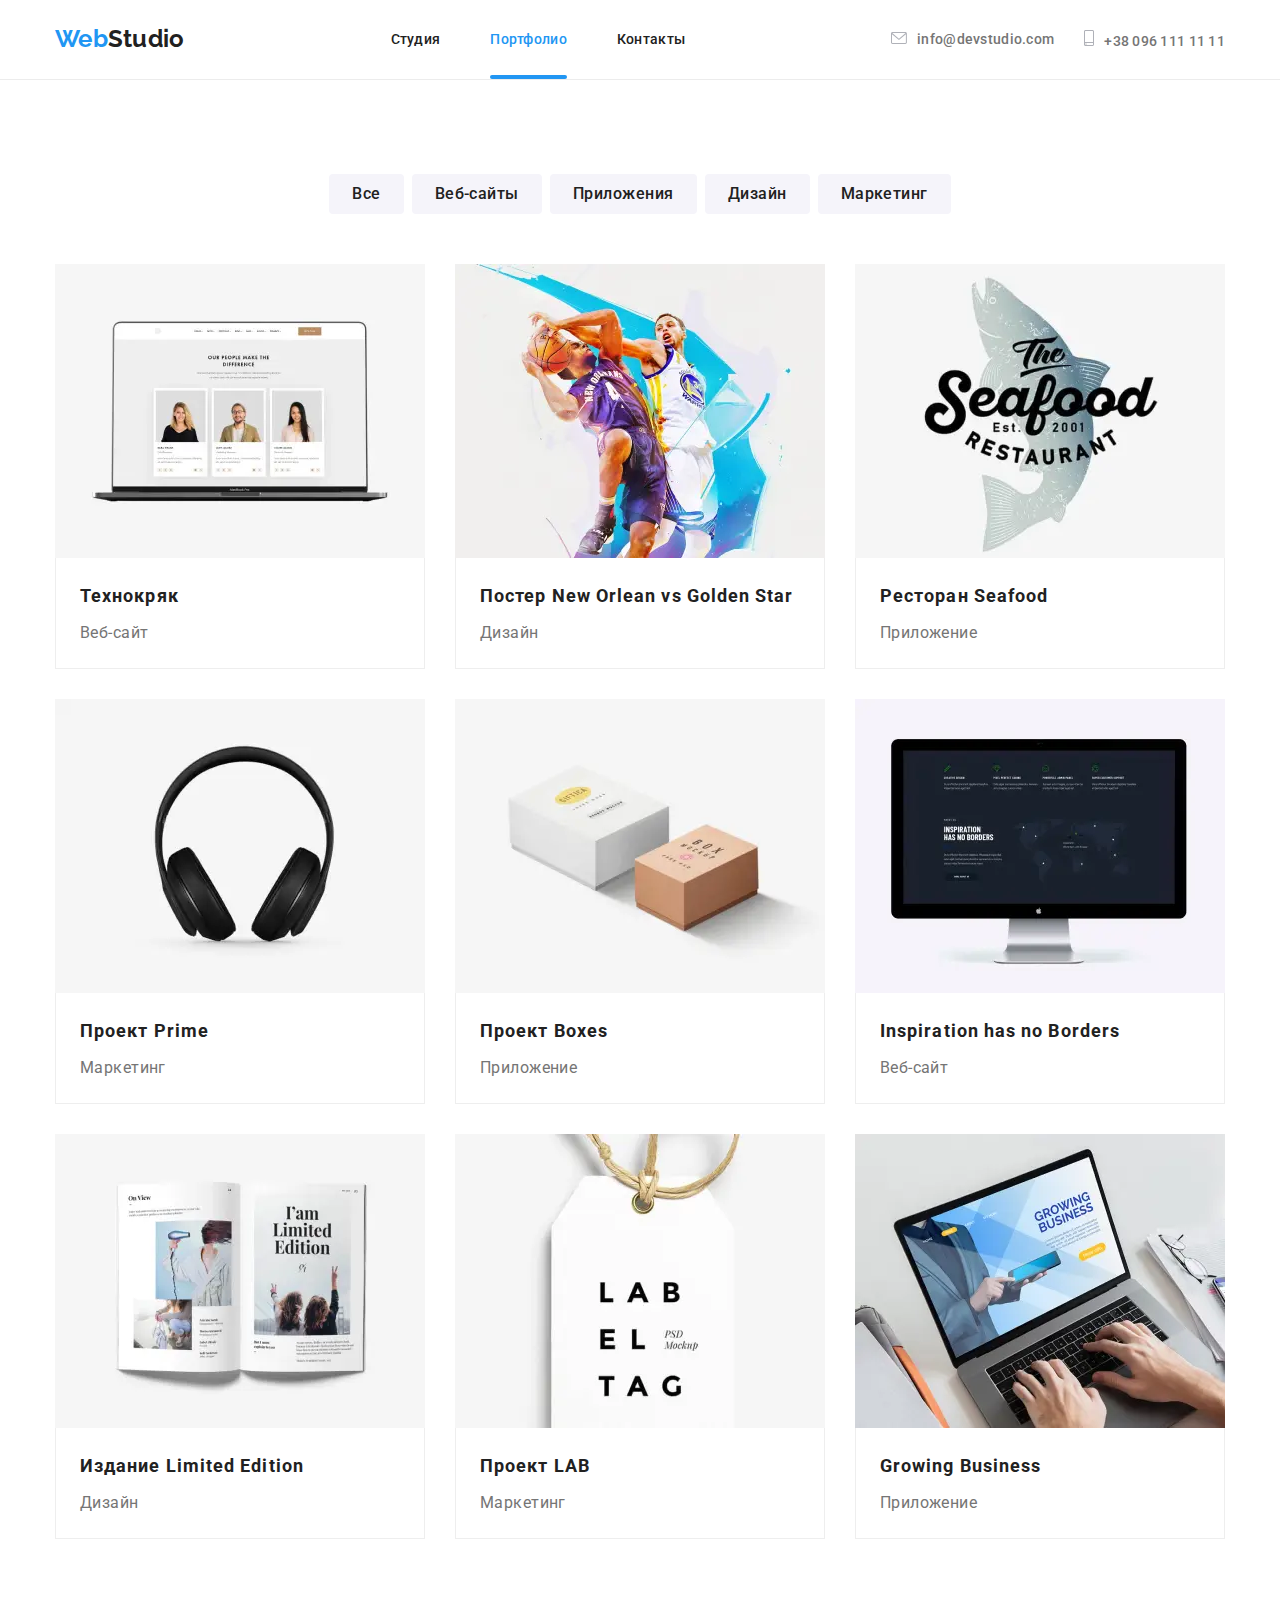
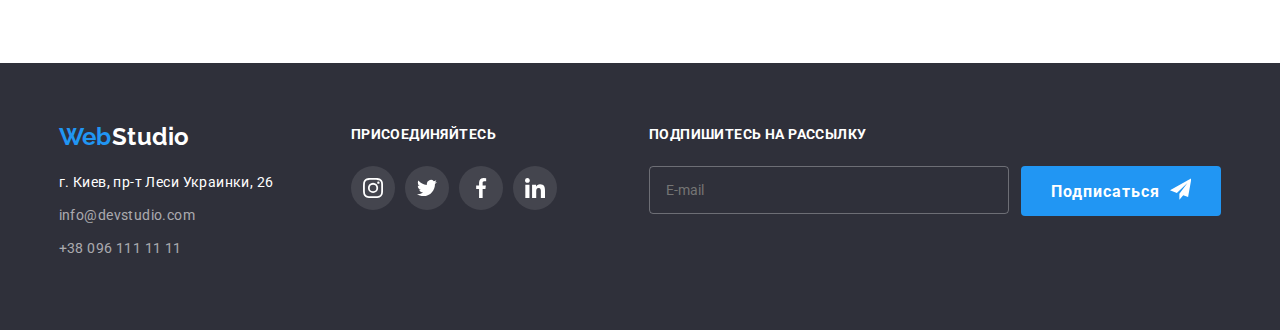
==== commit 43c72d51: "Optimization modal, portfolio and footer" ====
--- a/portfolio.html
+++ b/portfolio.html
@@ -22,46 +22,113 @@
   <body>
     <!-- P__HEADER -->
 
-    <header class="header">
+   <header class="header">
       <div class="container container--flex">
-        <a class="logo" href="#">Web<span class="logo__header">Studio</span></a>
-
-        <nav class="nav">
-          <ul class="nav__item">
-            <li><a class="nav__link" href="./index.html">Студия</a></li>
-            <li><a class="nav__link nav__link--active" href="./portfolio.html">Портфолио</a></li>
-            <li><a class="nav__link" href="#">Контакты</a></li>
-          </ul>
+        <nav class="navigation">
+          <a class="logo" href="#">Web<span class="logo__header">Studio</span></a>
+
+          <!-- ! Nav ! -->
+          <div class="nav">
+              <ul class="nav__item">
+                <li><a class="nav__link" href="./index.html">Студия</a></li>
+                <li><a class="nav__link nav__link--active" href="./portfolio.html">Портфолио</a></li>
+                <li><a class="nav__link" href="#">Контакты</a></li>
+              </ul>
+            </div>
+
+            <!-- ! Contacts ! -->
+
+            <div class="contacts">
+              <ul class="contacts__into">
+                <li>
+                  <a class="contacts__item" href="mailto:info@devstudio.com">
+                    <svg class="contact__svg contact__svg--envelope-icon">
+                      <use
+                  href="./images/svg_directory/svg_sprite.svg#icon-envelope_vector"></use>
+                    </svg>info@devstudio.com</a>
+                </li>
+                <li>
+                  <a class="contacts__item" href="tel:+380961111111">
+                    <svg class="contact__svg contact__svg--smartphone-icon">
+                      <use
+                  href="./images/svg_directory/svg_sprite.svg#icon-smartphone_vector">
+                      </use>
+                    </svg>+38 096 111 11 11</a>
+                </li>
+              </ul>
+            </div>
+
+            <!-- ! Burger - Button ! -->
+
+          
+          <button class="burger-button" type="button" data-burger-open>
+            <svg class="burger-button__item" aria-label="Переключатель мобильного меню">
+              <use class="burger-button__burger" href="./images/svg_directory/svg_sprite.svg#icon-burger_vector"></use>
+          </button>
+
+
+          <!-- !Burger - Menu!-->
+
+          <div class="burger-menu is-hidden" data-burger>
+            <button class="burger-menu__button" type="button" data-burger-close>
+              <svg class="burger-menu__icon">
+                <use class="burger-menu__cross" href="./images/svg_directory/svg_sprite.svg#icon-modal_cross"></use>
+              </svg>
+            </button>
+
+            <div class="burger-menu__into">
+              <!-- * Burger - Nav *-->
+            <div class="burger-nav">
+              <ul class="burger-nav__item">
+                <li><a class="burger-nav__link" href="./index.html">Студия</a></li>
+                <li><a class="burger-nav__link burger-nav__link--active" href="./portfolio.html">Портфолио</a></li>
+                <li><a class="burger-nav__link" href="#">Контакты</a></li>
+              </ul>
+            </div>
+
+            <!-- * Burger - Contacts * -->
+
+            <div class="burger-contacts">
+              <ul class="burger-contacts__into">
+                <li>
+                  <a class="burger-contacts__item" href="mailto:info@devstudio.com">info@devstudio.com</a>
+                </li>
+                <li>
+                  <a class="burger-contacts__item" href="tel:+380961111111">+38 096 111 11 11</a>
+                </li>
+              </ul>
+
+              <ul class="burger-network">
+              <li class="burger-network__item">
+                  <a class="burger-network__link">Instagram</a>
+                </li>
+                <li class="burger-network__item">
+                  <a class="burger-network__link">Twitter</a>
+                </li>
+                <li class="burger-network__item">
+                  <a class="burger-network__link">Facebook</a>
+                </li>
+                <li class="burger-network__item">
+                  <a class="burger-network__link">LinkedIn</a>
+                </li>
+            </ul>
+            </div>
+          </div>
+
+            <!-- * Burger - Network -->
+
         </nav>
-
-        <ul class="contacts">
-          <li>
-            <a class="contacts__item" href="mailto:info@devstudio.com">
-              <svg class="contact__svg contact__svg--envelope-icon">
-                <use
-                  href="./images/svg_directory/svg_sprite.svg#icon-envelope_vector"
-                ></use></svg
-              >info@devstudio.com</a
-            >
-          </li>
-          <li>
-            <a class="contacts__item" href="tel:+380961111111"
-              ><svg class="contact__svg contact__svg--smartphone-icon">
-                <use
-                  href="./images/svg_directory/svg_sprite.svg#icon-smartphone_vector"
-                ></use></svg
-              >+38 096 111 11 11</a
-            >
-          </li>
-        </ul>
       </div>
+
+      </div>
+
     </header>
 
     <main>
       <!-- PORTFOLIO -->
 
       <section class="section">
-        <div class="container">
+        <div class="container container--space">
           <!-- filter -->
 
           <h1 class="visually-hidden">Портфолио</h1>
--- a/css/main.min.css
+++ b/css/main.min.css
@@ -1,2 +1,2 @@
-:root{--title-color: #212121;--active-linc-color: #2196f3;--text-color: #757575;--header-white: #ffffff;--background-team: #f5f4fa;--background-footer-color: #2f303a;--contact-footer-color: rgba(255, 255, 255, 0.6);--portfolio-border-color: #eeeeee;--header-border-color: #ececec;--pictures-annotation-color: rgba(47, 48, 58, 0.8);--social-network-rest: #afb1b8;--social-network-footer: rgba(255, 255, 255, 0.1);--modal-alpha: rgba(0, 0, 0, 0.2);--modal-button-color: #000;--invisible: rgba(0, 0, 0, 0);--footer-form-email: rgba(255, 255, 255, 0.3);--modal-form-border: rgba(33, 33, 33, 0.2)}.visually-hidden{position:absolute;width:1px;height:1px;margin:-1px;border:0;padding:0;white-space:nowrap;clip-path:inset(100%);clip:rect(0 0 0 0);overflow:hidden}html{box-sizing:border-box}*,*::after,*::before{box-sizing:inherit}body{font-family:"Roboto", "Raleway", sans-serif;font-style:normal;color:var(--title-color, black);font-size:14px;font-weight:normal;line-height:1.14;letter-spacing:0.03em}ul{padding:0;margin:0}h1,h2,h3,h4,h5,h6,p{margin:0;padding:0}img{display:block}.address{font-style:normal;margin-bottom:9px}.container{padding:0px 15px;margin:0 auto;width:100%}@media screen and (min-width: 480px){.container{width:480px}}@media screen and (min-width: 768px){.container{width:768px}}@media screen and (min-width: 1200px){.container{width:1200px}}.container--flex{display:flex;align-items:center}.container--centering{padding-top:60px;padding-bottom:70px}@media screen and (min-width: 768px){.container--centering{display:flex;flex-wrap:wrap;justify-content:space-around}}@media screen and (min-width: 1200px){.container--centering{padding-bottom:60px}}.logo{text-decoration:none;font-family:"Raleway", sans-serif;font-size:24px;font-weight:bold;line-height:1.19;color:var(--active-linc-color, lightblue)}.logo__header{color:var(--title-color, black)}.logo__footer{color:var(--header-white, white)}.backdrop{position:fixed;z-index:20;overflow-y:scroll;top:0;width:100%;height:100%;background-color:var(--modal-alpha)}.backdrop.is-hidden{opacity:0;pointer-events:none;visibility:hidden}.burger-menu.is-hidden{display:none;pointer-events:none;visibility:hidden}.modal{position:absolute;top:50%;left:50%;transform:translate(-50%, -50%);width:528px;height:581px;text-align:center;background-color:var(--header-white, white)}.modal__button{display:flex;justify-content:center;align-items:center;width:30px;height:30px;padding:0;margin-left:auto;margin-top:8px;margin-right:8px;background-color:var(--header-white, white);border:1px solid rgba(0,0,0,0.1);border-radius:50%;cursor:pointer;transition-duration:250ms;transition-timing-function:cubic-bezier(0.4, 0, 0.2, 1)}.modal__svg{width:11px;height:11px;fill:var(--modal-button-color);transition-duration:250ms;transition-timing-function:cubic-bezier(0.4, 0, 0.2, 1)}.modal__button:hover .modal__svg,.modal__button:focus .modal__svg{fill:var(--active-linc-color)}.modal__title{margin-bottom:12px;font-size:20px;font-weight:bold;line-height:1.15}.section{margin-bottom:94px}@media screen and (max-width: 768px){.section{margin-bottom:60px}}.section--background{letter-spacing:0.06em;text-align:center;color:var(--header-white);padding:118px 0;max-width:480px;height:400px;background-image:linear-gradient(to right, rgba(47,48,58,0.4), rgba(47,48,58,0.4)),url("../images/hero_directory/hero1.jpg");background-color:var(--background-footer-color, gray);background-size:cover;background-repeat:no-repeat;background-position:center}@media (min-device-pixel-ratio: 2), (-webkit-min-device-pixel-ratio: 2), (min-resolution: 192dpi), (min-resolution: 2dppx){.section--background{background-image:linear-gradient(to right, rgba(47,48,58,0.4), rgba(47,48,58,0.4)),url("../../images/hero_directory/hero1@2x.jpg")}}@media screen and (min-width: 481px){.section--background{background-image:linear-gradient(to right, rgba(47,48,58,0.4), rgba(47,48,58,0.4)),url("../../images/hero_directory/hero2.jpg");padding:118px 0;max-width:100%;height:100%}}@media screen and (min-width: 481px) and (min-device-pixel-ratio: 2), screen and (min-width: 481px) and (-webkit-min-device-pixel-ratio: 2), screen and (min-width: 481px) and (min-resolution: 192dpi), screen and (min-width: 481px) and (min-resolution: 2dppx){.section--background{background-image:linear-gradient(to right, rgba(47,48,58,0.4), rgba(47,48,58,0.4)),url("../../images/hero_directory/hero2@2x.jpg")}}@media screen and (min-width: 768px){.section--background{background-image:linear-gradient(to right, rgba(47,48,58,0.4), rgba(47,48,58,0.4)),url("../../images/hero_directory/hero3.jpg");padding:200px 0;max-height:100%;max-width:100%}}@media screen and (min-width: 768px) and (min-device-pixel-ratio: 2), screen and (min-width: 768px) and (-webkit-min-device-pixel-ratio: 2), screen and (min-width: 768px) and (min-resolution: 192dpi), screen and (min-width: 768px) and (min-resolution: 2dppx){.section--background{background-image:linear-gradient(to right, rgba(47,48,58,0.4), rgba(47,48,58,0.4)),url("../../images/hero_directory/hero3@2x.jpg")}}.section--features{padding-bottom:0}@media screen and (min-width: 480px){.section--pictures{display:none}}.section--band{background-color:var(--background-team)}.title{font-size:36px;line-height:1.16;text-align:center;margin-bottom:50px}.header{display:flex;z-index:10;top:0;width:100%;height:80px;background-color:var(--header-white, white);border-bottom:1px solid var(--header-border-color);font-weight:500;letter-spacing:0.02em}@media screen and (max-width: 768px){.header{height:60px}}.navigation{display:flex;width:100%;align-items:center}.nav{margin:0 auto 0 auto}@media screen and (max-width: 767px){.nav{display:none}}.nav__item{list-style:none;padding:0;margin:0;display:flex}.nav__item li:not(:last-child){margin-right:50px}.nav__link{text-decoration:none;color:inherit;display:block;padding-top:32px}.contacts{display:flex;align-items:center;list-style:none}@media screen and (max-width: 767px){.contacts{display:none}}.contacts__into{list-style:none}@media screen and (min-width: 1200px){.contacts__into{align-items:center;display:flex}}@media screen and (max-width: 1199px){.contacts__into li:not(:last-child){margin-bottom:10px}}@media screen and (min-width: 1200px){.contacts__into li:not(:last-child){margin-right:30px}}.contacts__item{text-decoration:none;color:var(--text-color, gray);transition-duration:250ms;transition-timing-function:cubic-bezier(0.4, 0, 0.2, 1)}.contact__svg{margin-right:10px;fill:var(--social-network-rest, gray);transition-duration:250ms;transition-timing-function:cubic-bezier(0.4, 0, 0.2, 1)}.contacts__item:hover .contact__svg,.contacts__item:focus .contact__svg{fill:var(--active-linc-color, lightblue)}.contact__svg--envelope-icon{width:16px;height:12px}.contact__svg--smartphone-icon{width:10px;height:16px}.nav__link,.contacts__item{transition-duration:250ms;transition-timing-function:cubic-bezier(0.4, 0, 0.2, 1)}.nav__link:hover,.nav__link:focus,.contacts__item:hover,.contacts__item:focus{color:var(--active-linc-color, lightblue)}@media screen and (min-width: 768px){.nav__link::after{display:block;content:"";margin-top:28px;width:inherit;height:4px;background-color:var(--active-linc-color);border-radius:2px;transition-duration:250ms;transition-timing-function:cubic-bezier(0.4, 0, 0.2, 1);opacity:0}}.nav__link::after:hover::after{opacity:1}.nav__link--active{color:var(--active-linc-color, lightblue)}@media screen and (min-width: 768px){.nav__link--active::after{opacity:1}}.burger-button{margin:0 8px 0 auto;padding:0;border:none;background-color:transparent;cursor:pointer}@media screen and (min-width: 768px){.burger-button{display:none}}.burger-button .burger-button__item{width:24px;height:16px}.burger-menu{padding:48px 40px;background-color:lightblue}@media screen and (max-width: 767px){.burger-menu{position:fixed;width:100%;height:100vh;left:0;top:0}.burger-menu.is-open{display:block}}@media screen and (min-width: 768px){.burger-menu{display:flex}}.burger-menu__button{position:absolute;top:21px;right:25px;border:none;background-color:transparent;cursor:pointer}.burger-menu__icon{width:19px;height:19px}.burger-menu__into{display:flex;flex-direction:column;justify-content:space-between;height:100%}.burger-network{display:flex;list-style:none}@media screen and (min-width: 768px){.burger-network{display:none}}.burger-network__item{font-size:18px;line-height:1.22;color:var(--active-linc-color, lightblue)}.burger-network__item:not(:last-child){margin-right:10px;padding-right:10px;border-right:1px solid var(--modal-form-border)}.burger-nav__item{list-style:none}.burger-nav__item li:not(:last-child){margin-right:50px}@media screen and (max-width: 767px){.burger-nav__item li:not(:last-child){margin-bottom:32px}}.burger-nav__link{text-decoration:none;color:inherit}@media screen and (max-width: 767px){.burger-nav__link{font-size:40px;line-height:1.18}}.burger-nav__link,.burger-contacts__item{transition-duration:250ms;transition-timing-function:cubic-bezier(0.4, 0, 0.2, 1)}.burger-nav__link:hover,.burger-nav__link:focus,.burger-contacts__item:hover,.burger-contacts__item:focus{color:var(--active-linc-color, lightblue)}.burger-nav__link--active{color:var(--active-linc-color, lightblue)}.burger-contacts__into{margin-bottom:64px;align-items:center;list-style:none;padding:0;margin-left:auto}.burger-contacts__into li:not(:last-child){margin-bottom:32px}.burger-contacts__item{text-decoration:none;color:var(--text-color, gray);font-size:24px;line-height:1.17;transition-duration:250ms;transition-timing-function:cubic-bezier(0.4, 0, 0.2, 1)}.main__title{font-size:44px;font-weight:900;line-height:1.36;letter-spacing:0.06em;text-transform:uppercase;max-width:696px;margin:0 auto;margin-bottom:30px}@media screen and (max-width: 480px){.main__title{font-size:26px;letter-spacing:1.6}}.main__button{color:var(--header-white, white);background-color:var(--active-linc-color, lightblue);font-family:inherit;font-size:16px;font-weight:bold;line-height:1.87;letter-spacing:0.06em;cursor:pointer;min-width:200px;height:50px;border-radius:4px;padding:10px 32px;text-align:center;border:1px solid transparent;transition-duration:250ms;transition-timing-function:cubic-bezier(0.4, 0, 0.2, 1)}.main__button:hover,.main__button:focus{background-color:#188ce8}.features{list-style:none;text-align:left;padding:0}@media screen and (min-width: 480px){.features{display:block}}@media screen and (min-width: 768px) and (max-width: 1199px){.features{display:flex;flex-wrap:wrap}}@media screen and (min-width: 1200px){.features{display:flex}}.features__item::before{display:block;content:"";height:120px;margin-bottom:30px;background-repeat:no-repeat;background-size:contain;background-position:center;background-color:var(--background-team, gray)}@media screen and (max-width: 767px){.features__item{max-width:450px;margin-bottom:30px}}@media screen and (min-width: 768px){.features__item{width:calc((100% - 30px) / 2);margin-bottom:60px}}@media screen and (min-width: 768px) and (max-width: 1199px){.features__item:not(:nth-child(2n+2)){margin-right:30px}}@media screen and (min-width: 1200px){.features__item:not(:last-child){margin-right:30px}}.features__item.antenna__icon::before{background-image:url("../images/svg_directory/svg__features/antenna_vector.svg");background-size:70px}.features__item.clock__icon::before{background-image:url("../images/svg_directory/svg__features/clock_vector.svg");background-size:70px}.features__item.diagram__icon::before{background-image:url("../images/svg_directory/svg__features/diagram_vector.svg");background-size:70px}.features__item.astronaut__icon::before{background-image:url("../images/svg_directory/svg__features/astronaut_vector.svg");background-size:70px}.features__title{font-size:14px;text-align:center;text-transform:uppercase;margin-bottom:10px}@media screen and (min-width: 768px){.features__title{text-align:left}}.features__title--color-white{margin:0;color:var(--header-white, white)}.features__text{color:var(--text-color, gray);line-height:1.7;margin:0}.pictures{display:flex;justify-content:center;padding:0;list-style:none}.pictures__item{position:relative}.pictures__item:not(:last-child){margin-right:30px}.pictures__annotation{position:absolute;bottom:0;padding-top:27px;padding-bottom:27px;width:100%;text-align:center;background-color:var(--pictures-annotation-color)}.team{list-style:none;display:flex}@media screen and (max-width: 480px){.team{display:block}}.team__item{text-align:center;line-height:1.19;width:270px;background-color:var(--header-white, white);border-radius:0px 0px 4px 4px;box-shadow:0px 1px 3px rgba(0,0,0,0.12),0px 1px 1px rgba(0,0,0,0.14),0px 2px 1px rgba(0,0,0,0.2)}.team__item:not(:last-child){margin-right:30px}@media screen and (max-width: 480px){.team__item{width:450px;height:460px;margin:0 15px 30px 15px}}.team__photo,.portfolio__image{display:block}.team__info{padding-top:30px}.team__name{font-size:16px;font-weight:500;margin-bottom:10px}.team__prof{color:var(--text-color, gray)}.network{list-style:none;display:flex;padding:16px 32px 30px 32px}.network__into:not(:last-child){margin-right:10px}.network__link{display:flex;cursor:pointer;width:44px;height:44px;justify-content:center;align-items:center;border-radius:50%;transition-duration:250ms;transition-timing-function:cubic-bezier(0.4, 0, 0.2, 1)}.network__link:hover,.network__link:focus{background:var(--active-linc-color, teal)}.network__svg{width:20px;height:20px;fill:var(--social-network-rest, gray);transition-duration:250ms;transition-timing-function:cubic-bezier(0.4, 0, 0.2, 1)}.network__link:hover .network__svg,.network__link:focus .network__svg{fill:var(--header-white, white)}.client{list-style:none;display:flex}@media screen and (max-width: 1199px){.client{flex-wrap:wrap}}.client__item{width:calc((100% - 30px) / 2)}@media screen and (min-width: 768px) and (max-width: 1199px){.client__item{width:calc((100% - 60px) / 3);margin-right:30px}}@media screen and (max-width: 1199px){.client__item:not(:nth-child(2n+2)){margin-right:30px}}@media screen and (max-width: 767px){.client__item:nth-child(-n+4){margin-bottom:30px}}@media screen and (min-width: 768px) and (max-width: 1199px){.client__item:nth-child(-n+3){margin-bottom:30px}}@media screen and (min-width: 768px){.client__item:nth-child(3n+3){margin-right:0px}}@media screen and (min-width: 1200px){.client__item:not(:last-child){margin-right:30px}}.client__brand{display:flex;justify-content:center;align-items:center;border:1px solid var(--social-network-rest, gray);border-radius:4px;height:92px;transition-duration:250ms;transition-timing-function:cubic-bezier(0.4, 0, 0.2, 1)}.client__brand:hover,.client__brand:focus{border:1px solid var(--active-linc-color, teal)}.client__svg{width:106px;height:60px;fill:var(--social-network-rest, gray);transition-duration:250ms;transition-timing-function:cubic-bezier(0.4, 0, 0.2, 1)}.client__brand:hover .client__svg,.client__brand:focus .client__svg{fill:var(--active-linc-color, teal)}.filter{list-style:none;justify-content:left;display:flex;flex-wrap:wrap;margin-bottom:50px}@media screen and (min-width: 768px){.filter{justify-content:center}}.filter li:not(:last-child){margin-right:8px}@media screen and (max-width: 767px){.filter li:not(:nth-last-child(-n+2)){margin-bottom:15px}}.filter__button{font-family:inherit;font-size:16px;font-weight:500;line-height:1.62;letter-spacing:0.03em;cursor:pointer;color:inherit;background-color:var(--background-team);border-radius:4px;padding:6px 22px;text-align:center;border:1px solid transparent;white-space:nowrap;transition-duration:250ms;transition-timing-function:cubic-bezier(0.4, 0, 0.2, 1)}.filter__button:hover,.filter__button:focus{color:var(--header-white, white);background-color:var(--active-linc-color, lightblue);box-shadow:0px 3px 1px rgba(0,0,0,0.1),0px 1px 2px rgba(0,0,0,0.08),0px 2px 2px rgba(0,0,0,0.12)}.portfolio__items{list-style:none;display:block}@media screen and (min-width: 768px){.portfolio__items{display:flex;flex-wrap:wrap}}.portfolio__project{transition-duration:250ms;transition-timing-function:cubic-bezier(0.4, 0, 0.2, 1)}@media screen and (min-width: 768px) and (max-width: 1199px){.portfolio__project{flex-basis:calc((100% - 30px) / 2)}}@media screen and (min-width: 1200px){.portfolio__project{flex-basis:calc((100% - 60px) / 3)}}.portfolio__project:hover{cursor:pointer;box-shadow:0px 1px 1px rgba(0,0,0,0.12),0px 4px 4px rgba(0,0,0,0.06),1px 4px 6px rgba(0,0,0,0.16)}.portfolio__project:not(:last-child){margin-bottom:30px}@media screen and (min-width: 768px) and (max-width: 1199px){.portfolio__project:not(:nth-last-child(-n+2)){margin-bottom:30px}}@media screen and (min-width: 768px) and (max-width: 1199px){.portfolio__project:not(:nth-child(2n+2)){margin-right:30px}}@media screen and (min-width: 1200px){.portfolio__project:not(:nth-child(3n+3)){margin-right:30px}}.portfolio__thumb{position:relative;overflow:hidden}.portfolio__img{width:100%}.portfolio__window{position:absolute;bottom:0;width:100%;height:100%;font-size:18px;font-weight:normal;line-height:1.5;color:#ffffff;text-align:left;background-color:rgba(33,150,243,0.9);transform:translateY(100%);transition:transform 250ms cubic-bezier(0.4, 0, 0.2, 1)}.portfolio__window p{padding:63px 24px}.portfolio__project:hover .portfolio__window{transform:translateY(0)}.portfolio__item{padding:20px 24px;border-left:1px solid var(--portfolio-border-color, gray);border-right:1px solid var(--portfolio-border-color, gray);border-bottom:1px solid var(--portfolio-border-color, gray)}.portfolio__title{font-size:18px;line-height:2;letter-spacing:0.06em;margin-bottom:4px}.portfolio__specialization{font-size:16px;line-height:1.87;color:var(--text-color, gray)}.form-modal__item{padding-left:40px;padding-right:40px;margin-bottom:30px;text-align:left}.form-modal__list{margin-bottom:10px;list-style:none}.form-modal__list.list__textarea{margin-bottom:20px}.form-modal__list.list__checkbox .form-modal__label{font-size:14px;line-height:1.7;letter-spacing:0.03em}.form-modal__into{position:relative}.form-modal__label{display:block;margin-bottom:4px;font-size:12px;letter-spacing:0.01em;color:var(--text-color)}.form-modal__input{width:100%;height:40px;padding:12px 12px 12px 42px;border:1px solid var(--modal-form-border);border-radius:4px;outline:none;transition-duration:250ms;transition-timing-function:cubic-bezier(0.4, 0, 0.2, 1)}.form-modal__input:hover,.form-modal__input:focus{border:1px solid var(--active-linc-color)}.form-modal__input.comment{display:block;height:120px;padding:12px 16px;resize:none}.form-modal__svg{position:absolute;transition-duration:250ms;transition-timing-function:cubic-bezier(0.4, 0, 0.2, 1);top:50%;transform:translateY(-50%)}.form-modal__svg.man__svg{width:12px;height:12px;left:15px;fill:var(--modal-button-color, black)}.form-modal__svg.telephone__svg{width:13px;height:13px;left:14px}.form-modal__svg.envelope__svg{width:15px;height:12px;left:13.5px}.form-modal__input:hover+.form-modal__svg,.form-modal__input:focus+.form-modal__svg{fill:var(--active-linc-color)}.form-modal__link{text-decoration:underline;color:var(--active-linc-color)}.form-modal__label.label__checkbox{display:flex;justify-content:center;align-items:center}.form-modal__label.label__checkbox::before{content:"";display:block;width:16px;height:15px;margin-right:8px;border:1px solid var(--modal-button-color, black);border-radius:2px;cursor:pointer}.form-modal__checkbox:checked+.form-modal__label.label__checkbox::before{background-image:url(../images/svg_directory/box-check_svg.svg);background-position:center;background-repeat:no-repeat;background-size:contain;border:none}.footer{color:var(--header-white, white);background-color:var(--background-footer-color, black);line-height:1.7;text-align:center}@media screen and (min-width: 480px){.footer{text-align:center}}@media screen and (min-width: 1200px){.footer{text-align:left}}.footer__contacts{list-style:none;padding:0}.footer__contacts li:not(:last-child){margin-bottom:9px}.footer__contact{display:block;text-decoration:none;color:var(--contact-footer-color, white)}.footer .logo{display:block;margin-bottom:20px}.footer__contact{transition-duration:250ms;transition-timing-function:cubic-bezier(0.4, 0, 0.2, 1)}.footer__contact:hover,.footer__contact:focus{color:var(--active-linc-color, lightblue)}.footer__feedback{margin-bottom:60px}@media screen and (min-width: 768px){.footer-network{margin-right:85px}}.features__title--positioning{text-align:center;margin-bottom:20px}@media screen and (min-width: 1200px){.features__title--positioning{text-align:left}}.network--positioning{padding:0;justify-content:center;margin-bottom:60px}.network__link{background:var(--social-network-footer, gray);border-radius:50%}.network--positioning .network__link:hover,.network--positioning .network__link:focus{background:var(--active-linc-color, teal)}.network__svg--positioning{fill:var(--header-white)}@media screen and (min-width: 768px){.form__footer-item{width:100%}}@media screen and (min-width: 1200px){.form__footer-item{display:flex}}.form-mail__footer{width:100%;margin-right:12px;padding:15px 16px;color:var(--contact-footer-color);background-color:var(--invisible);border:1px solid var(--footer-form-email);border-radius:4px;outline:none;max-width:450px;margin-bottom:20px}@media screen and (min-width: 480px){.form-mail__footer{max-width:450px;margin-bottom:20px}}@media screen and (min-width: 1200px){.form-mail__footer{min-width:358px}}.main__button--flex{display:inline-flex;padding:10px 29px}.form-footer__svg{width:24px;height:24px;margin-left:10px;justify-content:center;align-items:center;fill:var(--header-white, white)}
+:root{--title-color: #212121;--active-linc-color: #2196f3;--text-color: #757575;--header-white: #ffffff;--background-team: #f5f4fa;--background-footer-color: #2f303a;--contact-footer-color: rgba(255, 255, 255, 0.6);--portfolio-border-color: #eeeeee;--header-border-color: #ececec;--pictures-annotation-color: rgba(47, 48, 58, 0.8);--social-network-rest: #afb1b8;--social-network-footer: rgba(255, 255, 255, 0.1);--modal-alpha: rgba(0, 0, 0, 0.2);--modal-button-color: #000;--invisible: rgba(0, 0, 0, 0);--footer-form-email: rgba(255, 255, 255, 0.3);--modal-form-border: rgba(33, 33, 33, 0.2)}.visually-hidden{position:absolute;width:1px;height:1px;margin:-1px;border:0;padding:0;white-space:nowrap;clip-path:inset(100%);clip:rect(0 0 0 0);overflow:hidden}html{box-sizing:border-box}*,*::after,*::before{box-sizing:inherit}body{font-family:"Roboto", "Raleway", sans-serif;font-style:normal;color:var(--title-color, black);font-size:14px;font-weight:normal;line-height:1.14;letter-spacing:0.03em}ul{padding:0;margin:0}h1,h2,h3,h4,h5,h6,p{margin:0;padding:0}img{display:block}.address{font-style:normal;margin-bottom:9px}.container{padding:0px 15px;margin:0 auto;width:100%}@media screen and (min-width: 480px){.container{width:480px}}@media screen and (min-width: 768px){.container{width:768px}}@media screen and (min-width: 1200px){.container{width:1200px}}.container--flex{display:flex;align-items:center}.container--centering{padding-top:60px;padding-bottom:70px}@media screen and (min-width: 768px){.container--centering{display:flex;flex-wrap:wrap;justify-content:space-around}}@media screen and (min-width: 1200px){.container--centering{padding-bottom:60px}}.container--space{margin-top:60px}@media screen and (min-width: 1200px){.container--space{margin-top:94px}}.logo{text-decoration:none;font-family:"Raleway", sans-serif;font-size:24px;font-weight:bold;line-height:1.19;color:var(--active-linc-color, lightblue)}.logo__header{color:var(--title-color, black)}.logo__footer{color:var(--header-white, white)}.backdrop{position:fixed;z-index:20;overflow-y:scroll;top:0;width:100vw;height:100vh;background-color:var(--modal-alpha)}.backdrop.is-hidden{opacity:0;pointer-events:none;visibility:hidden}.burger-menu.is-hidden{display:none;pointer-events:none;visibility:hidden}.modal{position:absolute;top:50%;left:50%;transform:translate(-50%, -50%);width:350px;padding-bottom:40px;text-align:center;background-color:var(--header-white, white)}@media screen and (min-width: 480px){.modal{width:390px}}@media screen and (min-width: 768px){.modal{width:450px}}@media screen and (min-width: 1200px){.modal{width:528px}}.modal__button{display:flex;justify-content:center;align-items:center;width:30px;height:30px;padding:0;margin-left:auto;margin-top:8px;margin-right:8px;background-color:var(--header-white, white);border:1px solid rgba(0,0,0,0.1);border-radius:50%;cursor:pointer;transition-duration:250ms;transition-timing-function:cubic-bezier(0.4, 0, 0.2, 1)}.modal__svg{width:11px;height:11px;fill:var(--modal-button-color);transition-duration:250ms;transition-timing-function:cubic-bezier(0.4, 0, 0.2, 1)}.modal__button:hover .modal__svg,.modal__button:focus .modal__svg{fill:var(--active-linc-color)}.modal__title{margin-bottom:12px;font-size:12px;font-weight:bold;line-height:1.15}@media screen and (min-width: 480px){.modal__title{font-size:14px}}@media screen and (min-width: 768px){.modal__title{font-size:18px}}@media screen and (min-width: 1200px){.modal__title{font-size:20px}}.section{margin-bottom:94px}@media screen and (max-width: 768px){.section{margin-bottom:60px}}.section--background{letter-spacing:0.06em;text-align:center;color:var(--header-white);padding:118px 0;max-width:480px;height:400px;background-image:linear-gradient(to right, rgba(47,48,58,0.4), rgba(47,48,58,0.4)),url("../images/hero_directory/hero1.jpg");background-color:var(--background-footer-color, gray);background-size:cover;background-repeat:no-repeat;background-position:center}@media (min-device-pixel-ratio: 2), (-webkit-min-device-pixel-ratio: 2), (min-resolution: 192dpi), (min-resolution: 2dppx){.section--background{background-image:linear-gradient(to right, rgba(47,48,58,0.4), rgba(47,48,58,0.4)),url("../images/hero_directory/hero1@2x.jpg")}}@media screen and (min-width: 481px){.section--background{background-image:linear-gradient(to right, rgba(47,48,58,0.4), rgba(47,48,58,0.4)),url("../images/hero_directory/hero2.jpg");padding:118px 0;max-width:100%;height:100%}}@media screen and (min-width: 481px) and (min-device-pixel-ratio: 2), screen and (min-width: 481px) and (-webkit-min-device-pixel-ratio: 2), screen and (min-width: 481px) and (min-resolution: 192dpi), screen and (min-width: 481px) and (min-resolution: 2dppx){.section--background{background-image:linear-gradient(to right, rgba(47,48,58,0.4), rgba(47,48,58,0.4)),url("../images/hero_directory/hero2@2x.jpg")}}@media screen and (min-width: 768px){.section--background{background-image:linear-gradient(to right, rgba(47,48,58,0.4), rgba(47,48,58,0.4)),url("../images/hero_directory/hero3.jpg");padding:200px 0;max-height:100%;max-width:100%}}@media screen and (min-width: 768px) and (min-device-pixel-ratio: 2), screen and (min-width: 768px) and (-webkit-min-device-pixel-ratio: 2), screen and (min-width: 768px) and (min-resolution: 192dpi), screen and (min-width: 768px) and (min-resolution: 2dppx){.section--background{background-image:linear-gradient(to right, rgba(47,48,58,0.4), rgba(47,48,58,0.4)),url("../images/hero_directory/hero3@2x.jpg")}}.section--features{padding-bottom:0}@media screen and (max-width: 1199px){.section--pictures{display:none}}.section--band{background-color:var(--background-team);padding:60px 0}@media screen and (min-width: 1200px){.section--band{padding:94px}}.title{font-size:36px;line-height:1.16;text-align:center;margin-bottom:50px}.header{display:flex;z-index:10;top:0;width:100%;height:80px;background-color:var(--header-white, white);border-bottom:1px solid var(--header-border-color);font-weight:500;letter-spacing:0.02em}@media screen and (max-width: 768px){.header{height:60px}}.navigation{display:flex;width:100%;align-items:center}.nav{margin:0 auto 0 auto}@media screen and (max-width: 767px){.nav{display:none}}.nav__item{list-style:none;padding:0;margin:0;display:flex}.nav__item li:not(:last-child){margin-right:50px}.nav__link{text-decoration:none;color:inherit;display:block;padding-top:32px}.contacts{display:flex;align-items:center;list-style:none}@media screen and (max-width: 767px){.contacts{display:none}}.contacts__into{list-style:none}@media screen and (min-width: 1200px){.contacts__into{align-items:center;display:flex}}@media screen and (max-width: 1199px){.contacts__into li:not(:last-child){margin-bottom:10px}}@media screen and (min-width: 1200px){.contacts__into li:not(:last-child){margin-right:30px}}.contacts__item{text-decoration:none;color:var(--text-color, gray);transition-duration:250ms;transition-timing-function:cubic-bezier(0.4, 0, 0.2, 1)}.contact__svg{margin-right:10px;fill:var(--social-network-rest, gray);transition-duration:250ms;transition-timing-function:cubic-bezier(0.4, 0, 0.2, 1)}.contacts__item:hover .contact__svg,.contacts__item:focus .contact__svg{fill:var(--active-linc-color, lightblue)}.contact__svg--envelope-icon{width:16px;height:12px}.contact__svg--smartphone-icon{width:10px;height:16px}.nav__link,.contacts__item{transition-duration:250ms;transition-timing-function:cubic-bezier(0.4, 0, 0.2, 1)}.nav__link:hover,.nav__link:focus,.contacts__item:hover,.contacts__item:focus{color:var(--active-linc-color, lightblue)}@media screen and (min-width: 768px){.nav__link::after{display:block;content:"";margin-top:28px;width:inherit;height:4px;background-color:var(--active-linc-color);border-radius:2px;transition-duration:250ms;transition-timing-function:cubic-bezier(0.4, 0, 0.2, 1);opacity:0}}.nav__link::after:hover::after{opacity:1}.nav__link--active{color:var(--active-linc-color, lightblue)}@media screen and (min-width: 768px){.nav__link--active::after{opacity:1}}.burger-button{margin:0 8px 0 auto;padding:0;border:none;background-color:transparent;cursor:pointer}@media screen and (min-width: 768px){.burger-button{display:none}}.burger-button .burger-button__item{width:24px;height:16px;transition-duration:250ms;transition-timing-function:cubic-bezier(0.4, 0, 0.2, 1)}.burger-button .burger-button:hover .burger-button__item,.burger-button .burger-button:focus .burger-button__item{fill:var(--active-linc-color)}.burger-menu{padding:48px 40px;background-color:lightblue}@media screen and (max-width: 767px){.burger-menu{position:fixed;width:100%;height:100vh;left:0;top:0}.burger-menu.is-open{display:block}}@media screen and (min-width: 768px){.burger-menu{display:flex}}.burger-menu__button{position:absolute;top:21px;right:25px;border:none;background-color:transparent;cursor:pointer}.burger-menu__icon{width:19px;height:19px;transition-duration:250ms;transition-timing-function:cubic-bezier(0.4, 0, 0.2, 1)}.burger-menu__button:hover .burger-menu__icon,.burger-menu__button:focus .burger-menu__icon{fill:var(--active-linc-color)}.burger-menu__into{display:flex;flex-direction:column;justify-content:space-between;height:100%}.burger-network{display:flex;list-style:none;flex-wrap:wrap}@media screen and (min-width: 768px){.burger-network{display:none}}.burger-network__item{font-size:18px;line-height:1.22;color:var(--active-linc-color, lightblue)}.burger-network__item:not(:last-child){margin-right:10px;padding-right:10px;border-right:1px solid var(--modal-form-border)}@media screen and (max-width: 440px){.burger-network__item{margin-bottom:5px}}.burger-nav__item{list-style:none}.burger-nav__item li:not(:last-child){margin-right:50px}@media screen and (max-width: 767px){.burger-nav__item li:not(:last-child){margin-bottom:32px}}.burger-nav__link{text-decoration:none;color:inherit}@media screen and (max-width: 767px){.burger-nav__link{font-size:40px;line-height:1.18}}.burger-nav__link,.burger-contacts__item{transition-duration:250ms;transition-timing-function:cubic-bezier(0.4, 0, 0.2, 1)}.burger-nav__link:hover,.burger-nav__link:focus,.burger-contacts__item:hover,.burger-contacts__item:focus{color:var(--active-linc-color, lightblue)}.burger-nav__link--active{color:var(--active-linc-color, lightblue)}.burger-contacts__into{margin-bottom:64px;align-items:center;list-style:none;padding:0;margin-left:auto}.burger-contacts__into li:not(:last-child){margin-bottom:32px}.burger-contacts__item{text-decoration:none;color:var(--text-color, gray);font-size:24px;line-height:1.17;transition-duration:250ms;transition-timing-function:cubic-bezier(0.4, 0, 0.2, 1)}.main__title{font-size:44px;font-weight:900;line-height:1.36;letter-spacing:0.06em;text-transform:uppercase;max-width:696px;margin:0 auto;margin-bottom:30px}@media screen and (max-width: 480px){.main__title{font-size:26px;letter-spacing:1.6}}.main__button{color:var(--header-white, white);background-color:var(--active-linc-color, lightblue);font-family:inherit;font-size:16px;font-weight:bold;line-height:1.87;letter-spacing:0.06em;cursor:pointer;min-width:200px;height:50px;border-radius:4px;padding:10px 32px;text-align:center;border:1px solid transparent;transition-duration:250ms;transition-timing-function:cubic-bezier(0.4, 0, 0.2, 1)}.main__button:hover,.main__button:focus{background-color:#188ce8}.features{list-style:none;text-align:left;padding:0}@media screen and (min-width: 480px){.features{display:block}}@media screen and (min-width: 768px) and (max-width: 1199px){.features{display:flex;flex-wrap:wrap}}@media screen and (min-width: 1200px){.features{display:flex}}.features__item::before{display:block;content:"";height:120px;margin-bottom:30px;background-repeat:no-repeat;background-size:contain;background-position:center;background-color:var(--background-team, gray)}@media screen and (max-width: 767px){.features__item{max-width:450px;margin-bottom:30px}}@media screen and (min-width: 768px){.features__item{width:calc((100% - 30px) / 2);margin-bottom:60px}}@media screen and (min-width: 768px) and (max-width: 1199px){.features__item:not(:nth-child(2n+2)){margin-right:30px}}@media screen and (min-width: 1200px){.features__item:not(:last-child){margin-right:30px}}.features__item.antenna__icon::before{background-image:url("../images/svg_directory/svg__features/antenna_vector.svg");background-size:70px}.features__item.clock__icon::before{background-image:url("../images/svg_directory/svg__features/clock_vector.svg");background-size:70px}.features__item.diagram__icon::before{background-image:url("../images/svg_directory/svg__features/diagram_vector.svg");background-size:70px}.features__item.astronaut__icon::before{background-image:url("../images/svg_directory/svg__features/astronaut_vector.svg");background-size:70px}.features__title{font-size:14px;text-align:center;text-transform:uppercase;margin-bottom:10px}@media screen and (min-width: 768px){.features__title{text-align:left}}.features__title--positining{margin:0;color:var(--header-white, white);text-align:center}.features__text{color:var(--text-color, gray);line-height:1.7;margin:0}.pictures{display:flex;justify-content:center;padding:0;list-style:none}.pictures__item{position:relative}.pictures__item:not(:last-child){margin-right:30px}.pictures__annotation{position:absolute;bottom:0;padding-top:27px;padding-bottom:27px;width:100%;text-align:center;background-color:var(--pictures-annotation-color)}.team{list-style:none;display:block}@media screen and (min-width: 768px){.team{display:flex;flex-wrap:wrap}}.team__item{text-align:center;line-height:1.19;padding-bottom:24px;background-color:var(--header-white, white);border-radius:0px 0px 4px 4px;box-shadow:0px 1px 3px rgba(0,0,0,0.12),0px 1px 1px rgba(0,0,0,0.14),0px 2px 1px rgba(0,0,0,0.2)}@media screen and (min-width: 1200px){.team__item{padding-bottom:30px}}@media screen and (max-width: 767px){.team__item:not(:last-child){margin-bottom:30px}}@media screen and (min-width: 768px) and (max-width: 1199px){.team__item:not(:nth-last-child(-n+2)){margin-bottom:30px}}@media screen and (min-width: 768px) and (max-width: 1199px){.team__item:not(:nth-child(2n+2)){margin-right:30px}}@media screen and (min-width: 1200px){.team__item:not(:last-child){margin-right:30px}}.team__photo{width:100%}.team__photo,.portfolio__image{display:block}.team__info{padding-top:30px}.team__name{font-size:16px;font-weight:500;margin-bottom:10px}.team__prof{color:var(--text-color, gray);margin-bottom:16px}.network{list-style:none;display:flex;justify-content:center;margin-bottom:24px}@media screen and (min-width: 1200px){.network{margin-bottom:30px}}.network__into:not(:last-child){margin-right:10px}.network__link{display:flex;cursor:pointer;width:44px;height:44px;justify-content:center;align-items:center;border-radius:50%;transition-duration:250ms;transition-timing-function:cubic-bezier(0.4, 0, 0.2, 1)}.network__link:hover,.network__link:focus{background:var(--active-linc-color, teal)}.network__svg{width:20px;height:20px;fill:var(--social-network-rest, gray);transition-duration:250ms;transition-timing-function:cubic-bezier(0.4, 0, 0.2, 1)}.network__link:hover .network__svg,.network__link:focus .network__svg{fill:var(--header-white, white)}.client{list-style:none;display:flex}@media screen and (max-width: 1199px){.client{flex-wrap:wrap}}.client__item{width:calc((100% - 30px) / 2)}@media screen and (min-width: 768px) and (max-width: 1199px){.client__item{width:calc((100% - 60px) / 3);margin-right:30px}}@media screen and (max-width: 1199px){.client__item:not(:nth-child(2n+2)){margin-right:30px}}@media screen and (max-width: 767px){.client__item:nth-child(-n+4){margin-bottom:30px}}@media screen and (min-width: 768px) and (max-width: 1199px){.client__item:nth-child(-n+3){margin-bottom:30px}}@media screen and (min-width: 768px){.client__item:nth-child(3n+3){margin-right:0px}}@media screen and (min-width: 1200px){.client__item:not(:last-child){margin-right:30px}}.client__brand{display:flex;justify-content:center;align-items:center;border:1px solid var(--social-network-rest, gray);border-radius:4px;height:92px;transition-duration:250ms;transition-timing-function:cubic-bezier(0.4, 0, 0.2, 1)}.client__brand:hover,.client__brand:focus{border:1px solid var(--active-linc-color, teal)}.client__svg{width:106px;height:60px;fill:var(--social-network-rest, gray);transition-duration:250ms;transition-timing-function:cubic-bezier(0.4, 0, 0.2, 1)}.client__brand:hover .client__svg,.client__brand:focus .client__svg{fill:var(--active-linc-color, teal)}.filter{list-style:none;justify-content:left;display:flex;flex-wrap:wrap;margin-bottom:50px}@media screen and (min-width: 768px){.filter{justify-content:center}}.filter li:not(:last-child){margin-right:8px}@media screen and (max-width: 767px){.filter li:not(:nth-last-child(-n+2)){margin-bottom:15px}}.filter__button{font-family:inherit;font-size:16px;font-weight:500;line-height:1.62;letter-spacing:0.03em;cursor:pointer;color:inherit;background-color:var(--background-team);border-radius:4px;padding:6px 22px;text-align:center;border:1px solid transparent;white-space:nowrap;transition-duration:250ms;transition-timing-function:cubic-bezier(0.4, 0, 0.2, 1)}.filter__button:hover,.filter__button:focus{color:var(--header-white, white);background-color:var(--active-linc-color, lightblue);box-shadow:0px 3px 1px rgba(0,0,0,0.1),0px 1px 2px rgba(0,0,0,0.08),0px 2px 2px rgba(0,0,0,0.12)}.portfolio__items{list-style:none;display:block}@media screen and (min-width: 768px){.portfolio__items{display:flex;flex-wrap:wrap}}.portfolio__project{transition-duration:250ms;transition-timing-function:cubic-bezier(0.4, 0, 0.2, 1)}@media screen and (min-width: 768px) and (max-width: 1199px){.portfolio__project{flex-basis:calc((100% - 30px) / 2)}}@media screen and (min-width: 1200px){.portfolio__project{flex-basis:calc((100% - 60px) / 3)}}.portfolio__project:hover{cursor:pointer;box-shadow:0px 1px 1px rgba(0,0,0,0.12),0px 4px 4px rgba(0,0,0,0.06),1px 4px 6px rgba(0,0,0,0.16)}.portfolio__project:not(:last-child){margin-bottom:30px}@media screen and (min-width: 768px) and (max-width: 1199px){.portfolio__project:not(:nth-last-child(-n+2)){margin-bottom:30px}}@media screen and (min-width: 768px) and (max-width: 1199px){.portfolio__project:not(:nth-child(2n+2)){margin-right:30px}}@media screen and (min-width: 1200px){.portfolio__project:not(:nth-child(3n+3)){margin-right:30px}}.portfolio__thumb{position:relative;overflow:hidden}.portfolio__img{width:100%}.portfolio__window{position:absolute;bottom:0;width:100%;height:100%;font-size:18px;font-weight:normal;line-height:1.5;color:#ffffff;text-align:left;background-color:rgba(33,150,243,0.9);transform:translateY(100%);transition:transform 250ms cubic-bezier(0.4, 0, 0.2, 1)}.portfolio__window p{padding:63px 24px}.portfolio__project:hover .portfolio__window{transform:translateY(0)}.portfolio__item{padding:20px 24px;border-left:1px solid var(--portfolio-border-color, gray);border-right:1px solid var(--portfolio-border-color, gray);border-bottom:1px solid var(--portfolio-border-color, gray)}.portfolio__title{font-size:18px;line-height:2;letter-spacing:0.06em;margin-bottom:4px}.portfolio__specialization{font-size:16px;line-height:1.87;color:var(--text-color, gray)}.form-modal__item{padding-left:40px;padding-right:40px;margin-bottom:30px;text-align:left}.form-modal__list{margin-bottom:10px;list-style:none}.form-modal__list.list__textarea{margin-bottom:20px}.form-modal__list.list__checkbox .form-modal__label{letter-spacing:0.03em;font-size:10px;line-height:1.2}@media screen and (min-width: 768px){.form-modal__list.list__checkbox .form-modal__label{font-size:12px;line-height:1.2}}@media screen and (min-width: 1200px){.form-modal__list.list__checkbox .form-modal__label{font-size:14px;line-height:1.7}}.form-modal__into{position:relative}.form-modal__label{display:block;margin-bottom:4px;font-size:12px;letter-spacing:0.01em;color:var(--text-color)}.form-modal__input{width:100%;height:40px;padding:12px 12px 12px 42px;border:1px solid var(--modal-form-border);border-radius:4px;outline:none;transition-duration:250ms;transition-timing-function:cubic-bezier(0.4, 0, 0.2, 1)}.form-modal__input:hover,.form-modal__input:focus{border:1px solid var(--active-linc-color)}.form-modal__input.comment{display:block;height:120px;padding:12px 16px;resize:none}.form-modal__svg{position:absolute;transition-duration:250ms;transition-timing-function:cubic-bezier(0.4, 0, 0.2, 1);top:50%;transform:translateY(-50%)}.form-modal__svg.man__svg{width:12px;height:12px;left:15px;fill:var(--modal-button-color, black)}.form-modal__svg.telephone__svg{width:13px;height:13px;left:14px}.form-modal__svg.envelope__svg{width:15px;height:12px;left:13.5px}.form-modal__input:hover+.form-modal__svg,.form-modal__input:focus+.form-modal__svg{fill:var(--active-linc-color)}.form-modal__link{text-decoration:underline;color:var(--active-linc-color)}.form-modal__label.label__checkbox{display:flex;justify-content:center;align-items:center}.form-modal__label.label__checkbox::before{content:"";display:block;width:12px;height:11px;margin-right:8px;border:1px solid var(--modal-button-color, black);border-radius:2px;cursor:pointer}@media screen and (min-width: 1200px){.form-modal__label.label__checkbox::before{width:16px;height:15px}}.form-modal__checkbox:checked+.form-modal__label.label__checkbox::before{background-image:url(../images/svg_directory/box-check_svg.svg);background-position:center;background-repeat:no-repeat;background-size:contain;border:none}.footer{color:var(--header-white, white);background-color:var(--background-footer-color, black);line-height:1.7;text-align:center}@media screen and (min-width: 480px){.footer{text-align:center}}@media screen and (min-width: 1200px){.footer{text-align:left}}.footer__contacts{list-style:none;padding:0}.footer__contacts li:not(:last-child){margin-bottom:9px}.footer__contact{display:block;text-decoration:none;color:var(--contact-footer-color, white)}.footer .logo{display:block;margin-bottom:20px}.footer__contact{transition-duration:250ms;transition-timing-function:cubic-bezier(0.4, 0, 0.2, 1)}.footer__contact:hover,.footer__contact:focus{color:var(--active-linc-color, lightblue)}@media screen and (max-width: 1199px){.footer__feedback{margin-bottom:60px}}@media screen and (min-width: 1200px){.footer__feedback{margin-right:70px}}@media screen and (min-width: 768px){.footer-network{margin-right:85px}}.features__title--positioning{text-align:center;margin-bottom:20px}@media screen and (min-width: 1200px){.features__title--positioning{text-align:left}}.network--positioning{padding:0;justify-content:center;margin-bottom:60px}.network__link{background:var(--social-network-footer, gray);border-radius:50%}.network--positioning .network__link:hover,.network--positioning .network__link:focus{background:var(--active-linc-color, teal)}.network__svg--positioning{fill:var(--header-white)}@media screen and (min-width: 768px){.form__footer-item{width:100%}}@media screen and (min-width: 1200px){.form__footer-item{display:flex}}.form-mail__footer{width:100%;padding:15px 16px;color:var(--contact-footer-color);background-color:var(--invisible);border:1px solid var(--footer-form-email);border-radius:4px;outline:none;max-width:450px;margin-bottom:20px}@media screen and (min-width: 480px){.form-mail__footer{max-width:450px;margin-bottom:20px}}@media screen and (min-width: 1200px){.form-mail__footer{min-width:358px;margin-right:12px}}.main__button--flex{display:inline-flex;padding:10px 29px}.form-footer__svg{width:24px;height:24px;margin-left:10px;justify-content:center;align-items:center;fill:var(--header-white, white)}
 /*# sourceMappingURL=main.min.css.map */